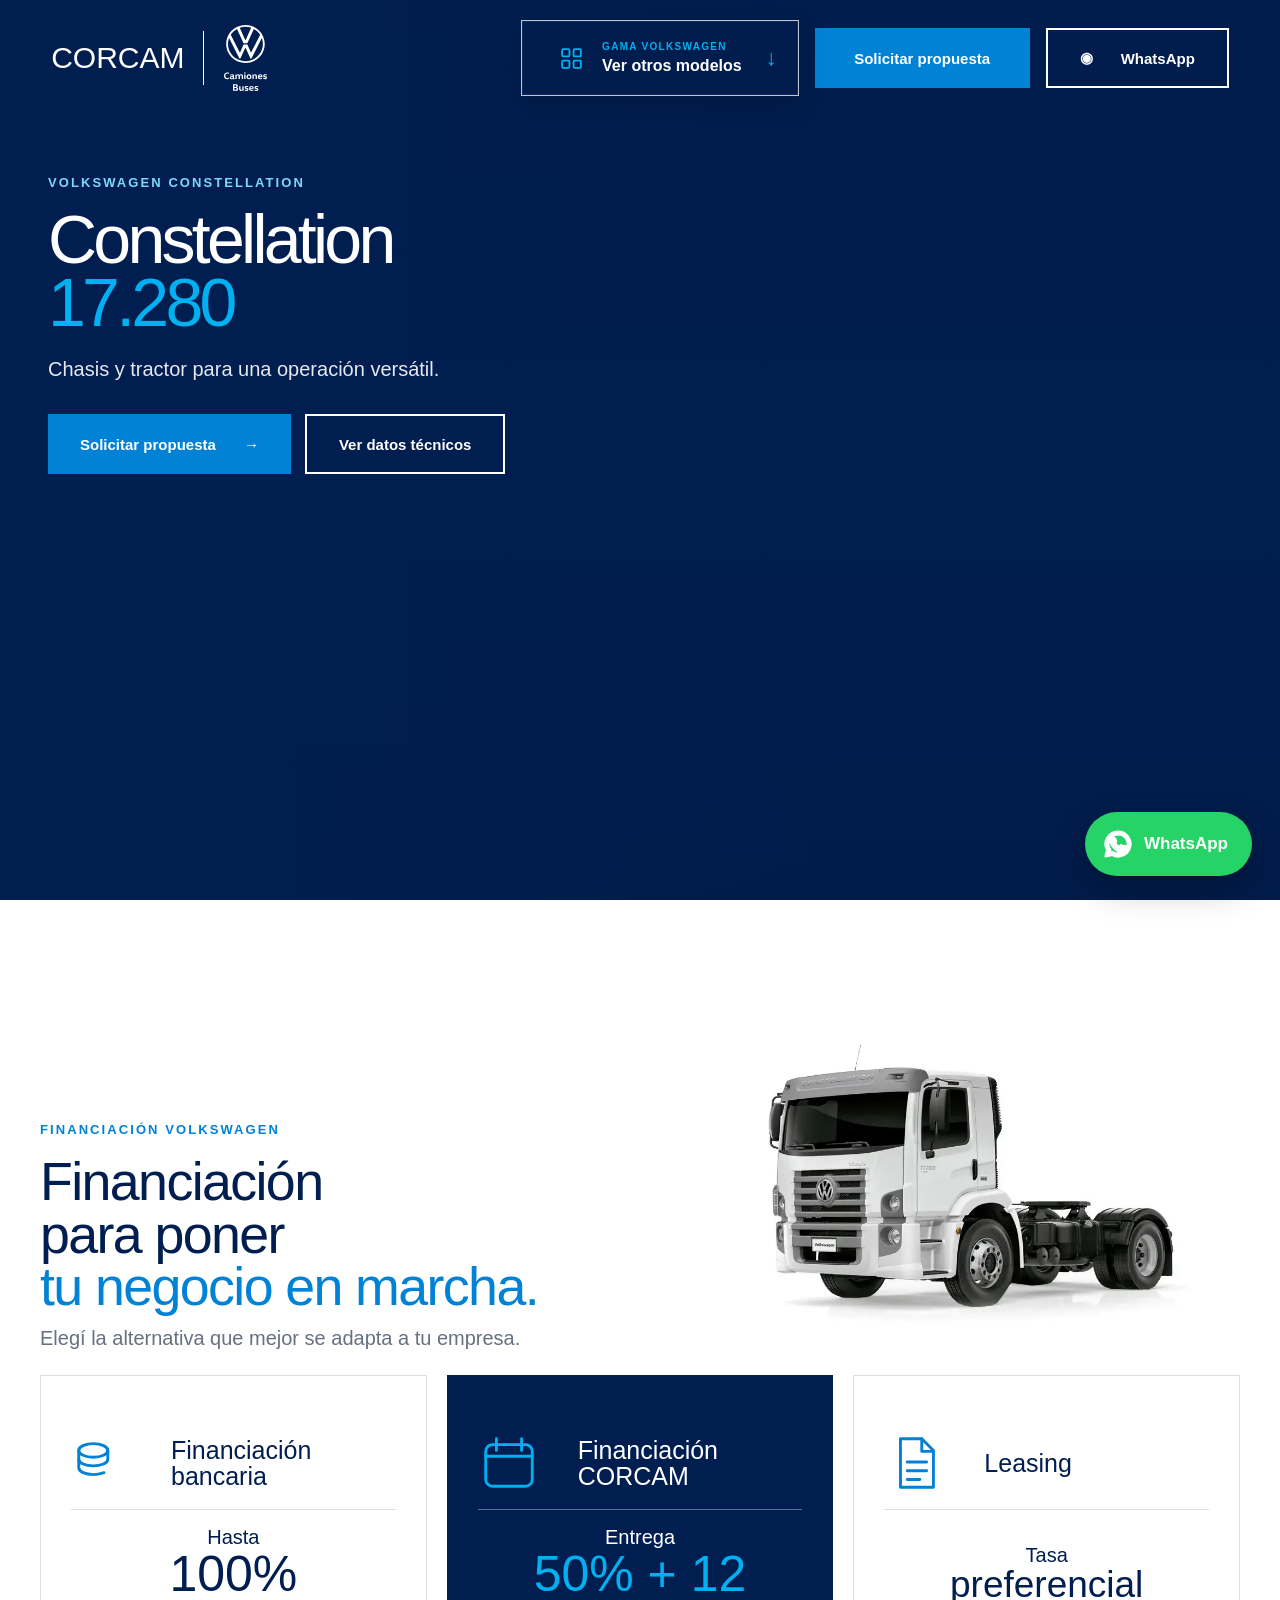
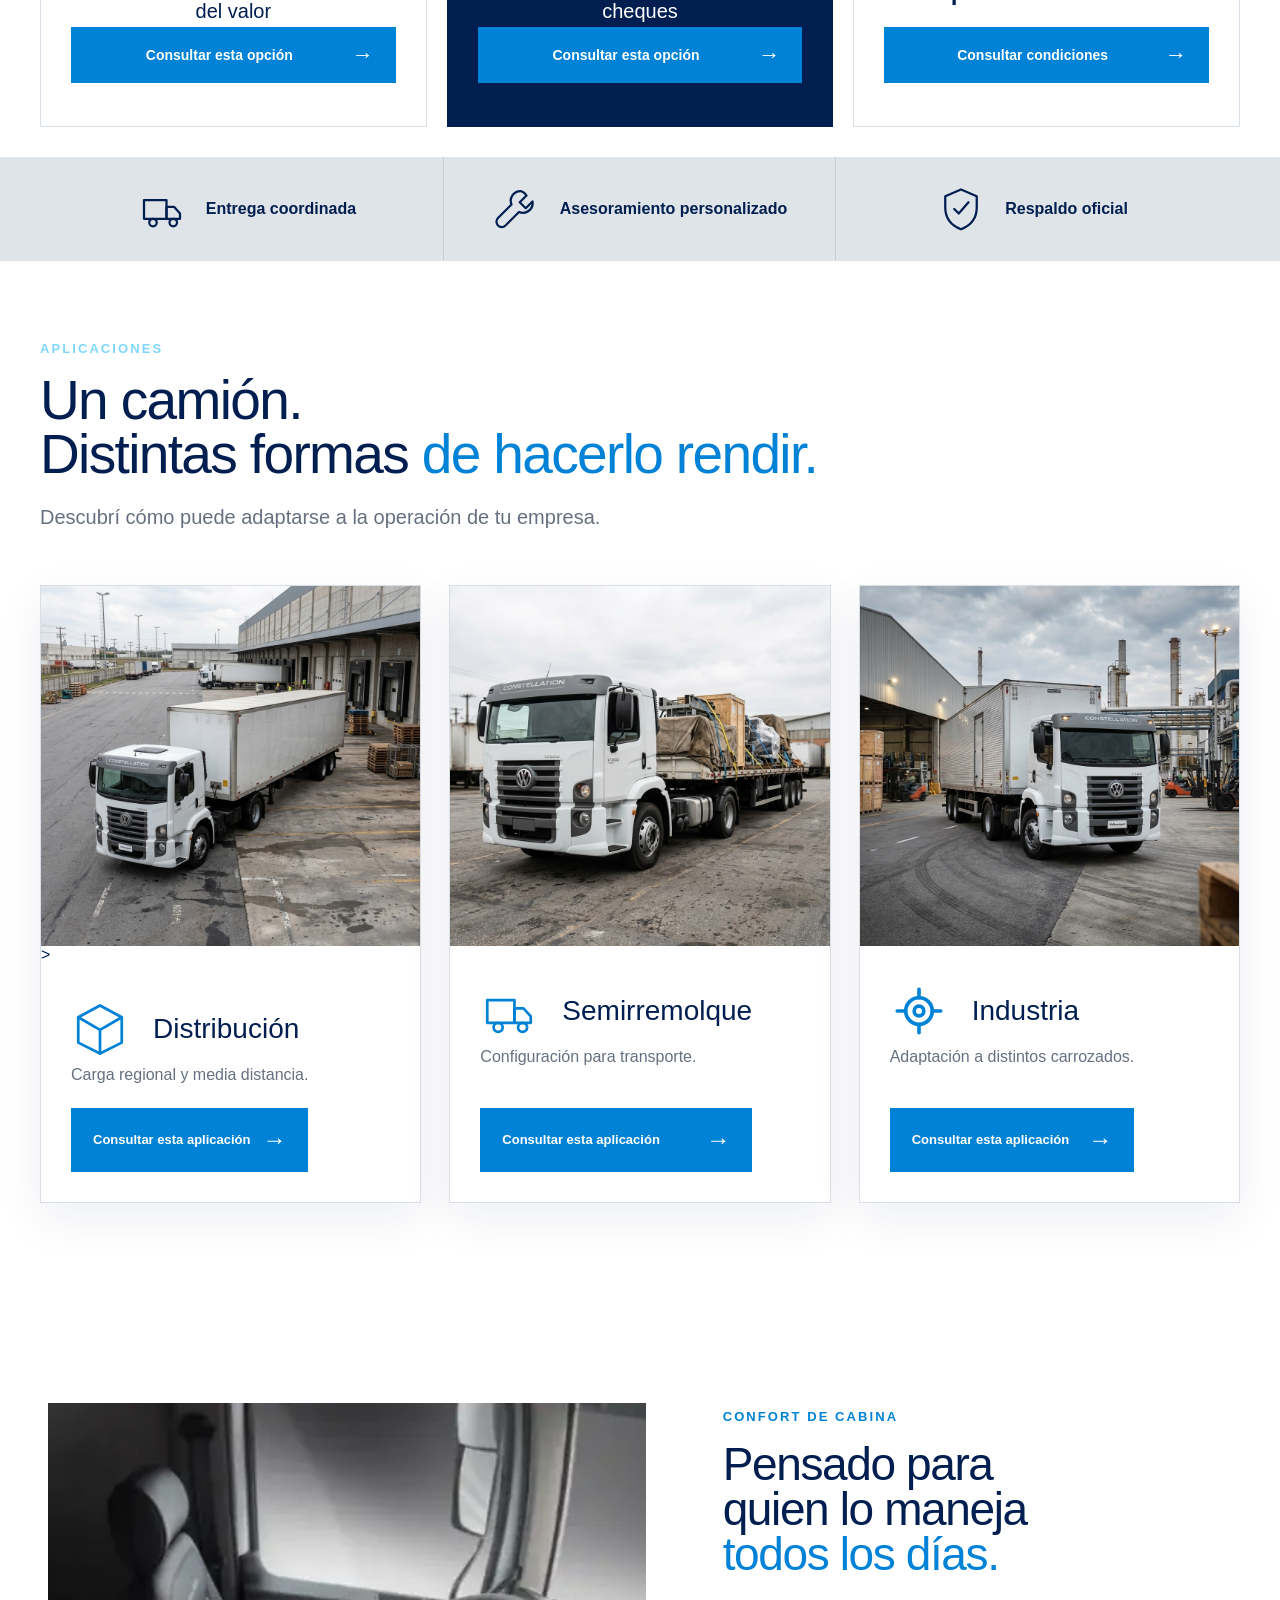
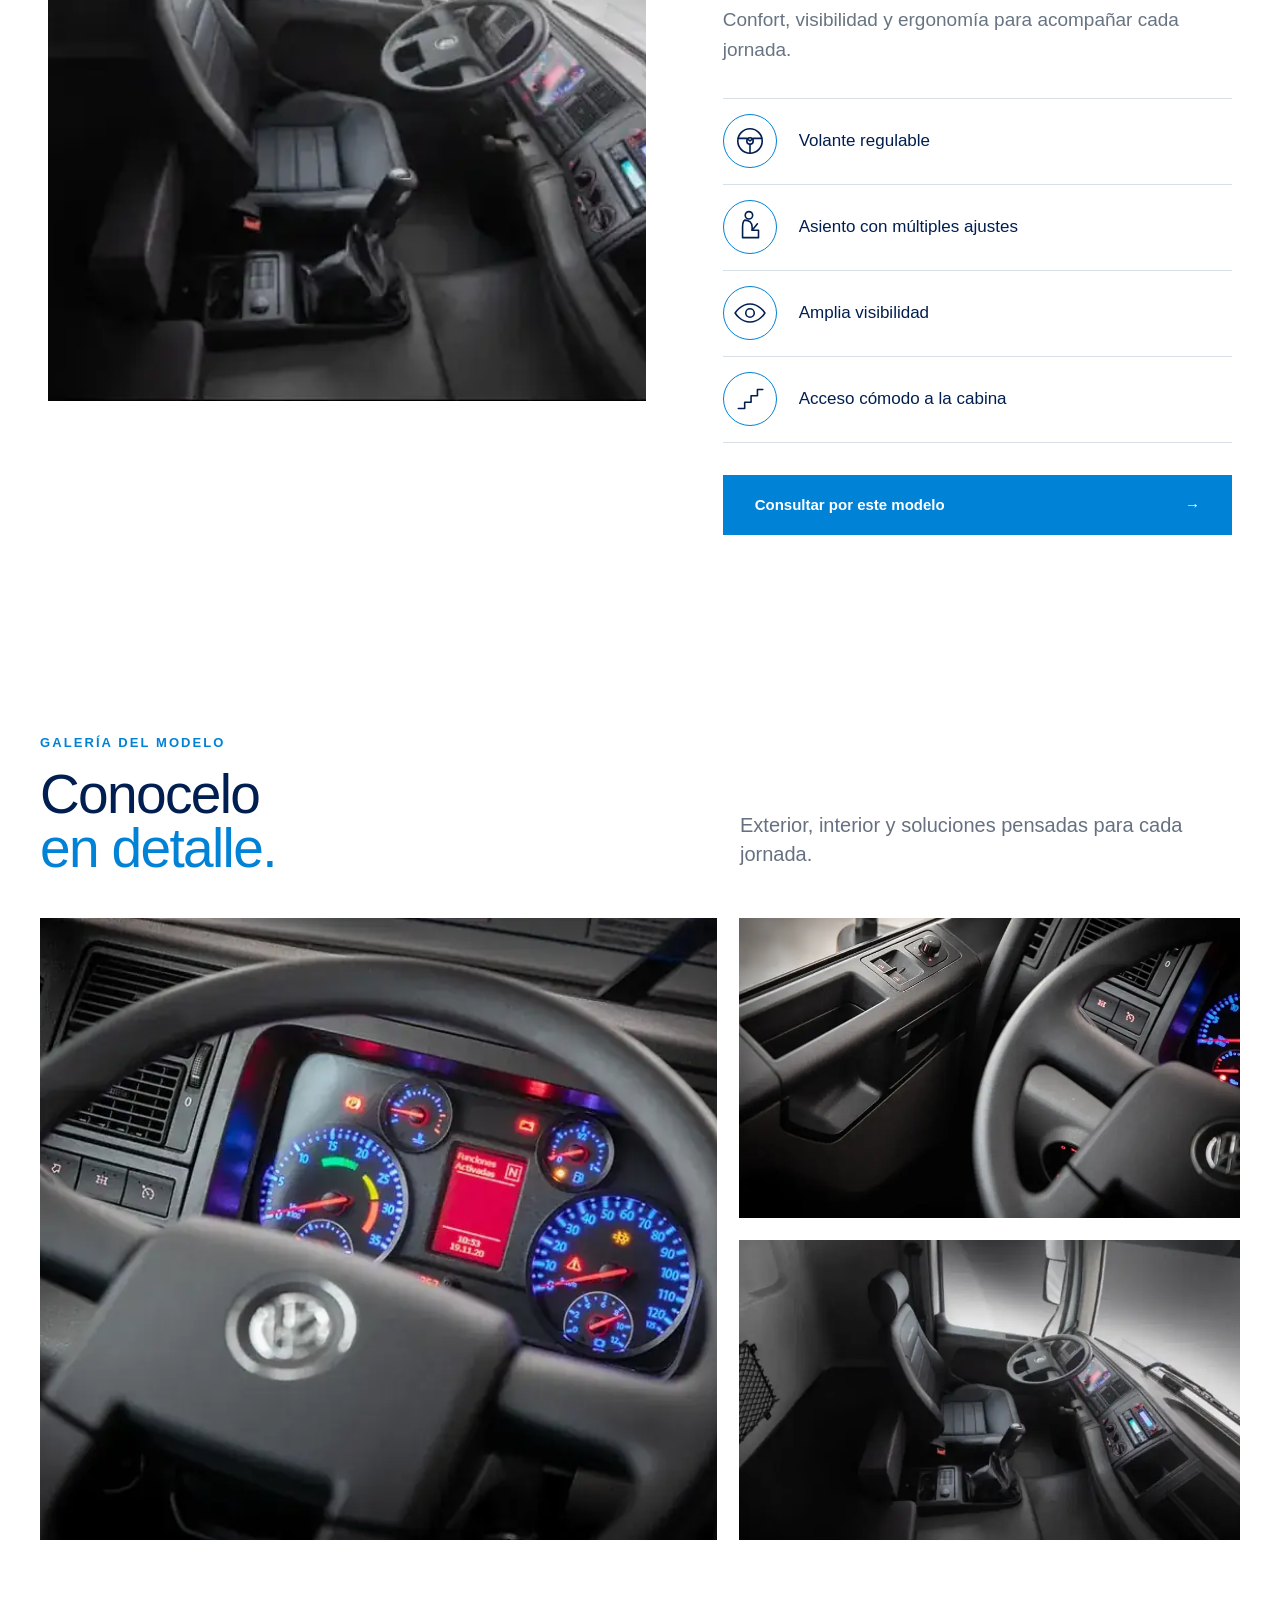
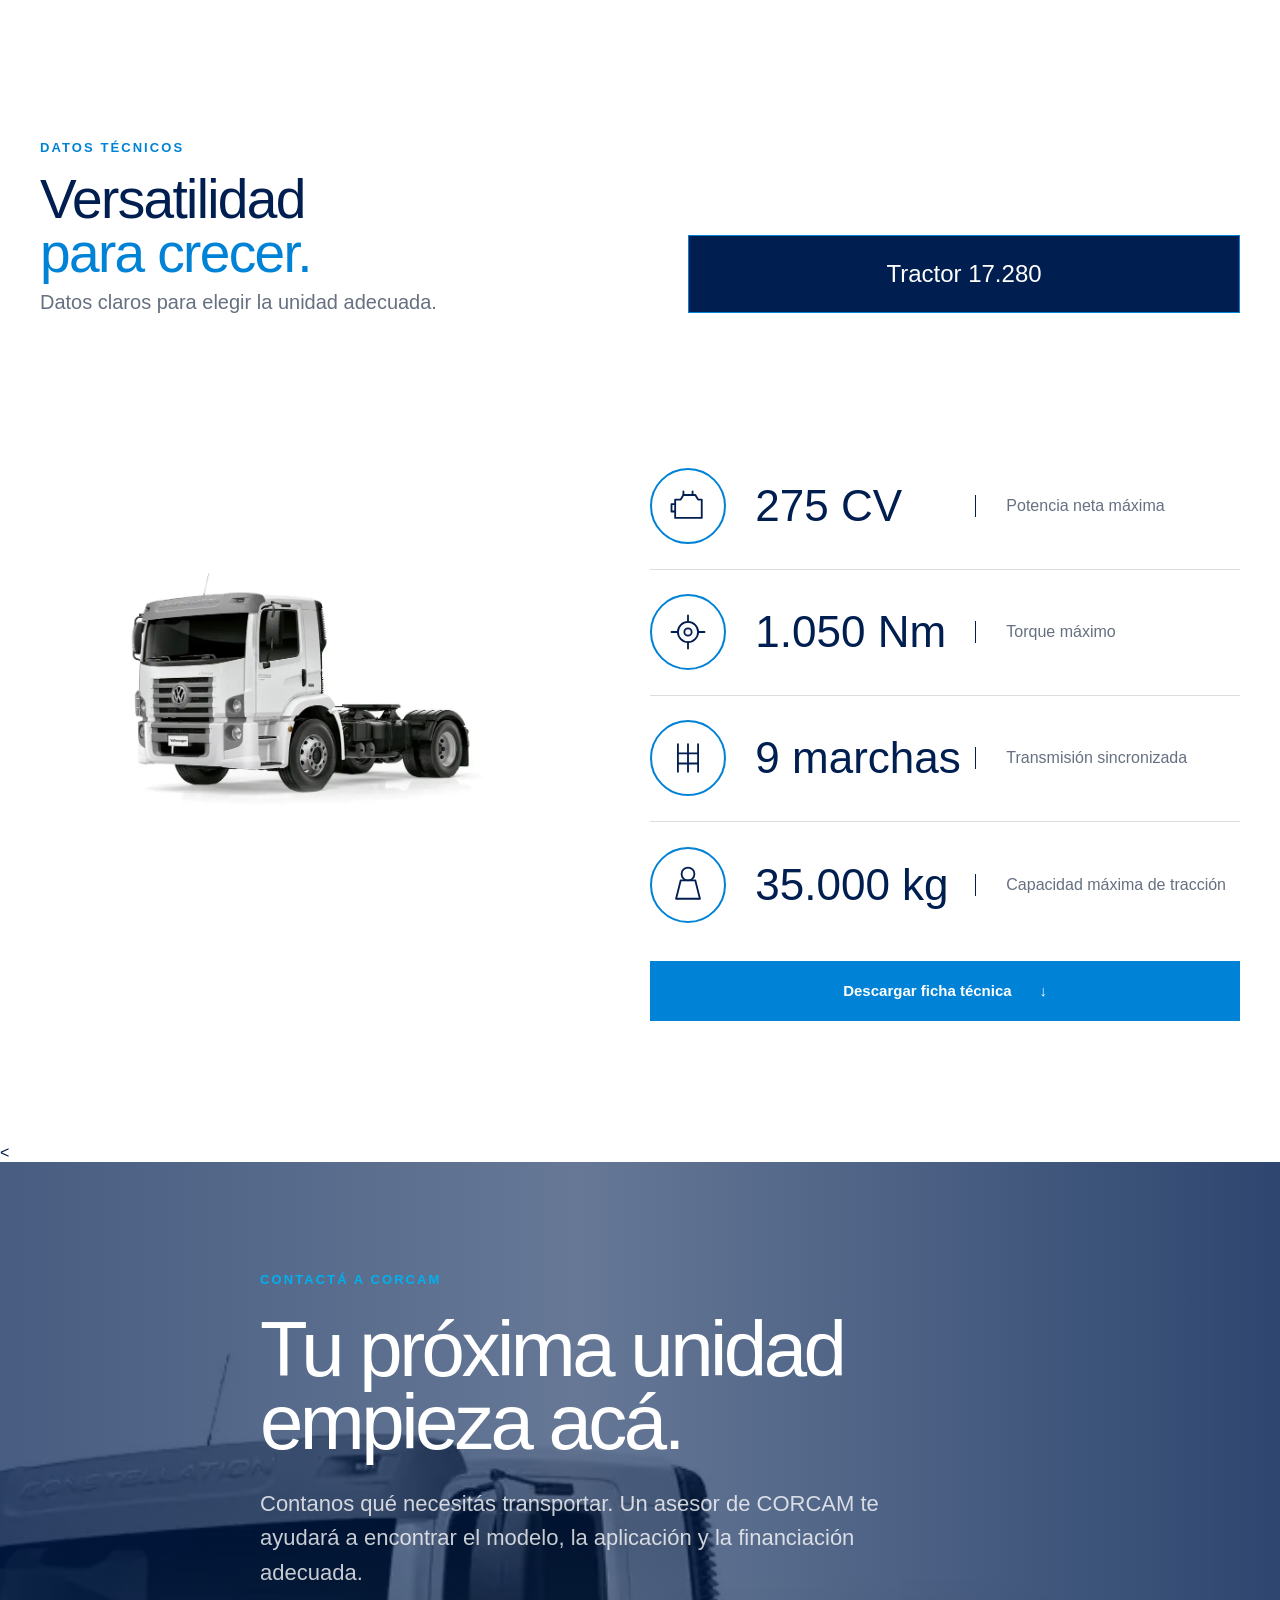
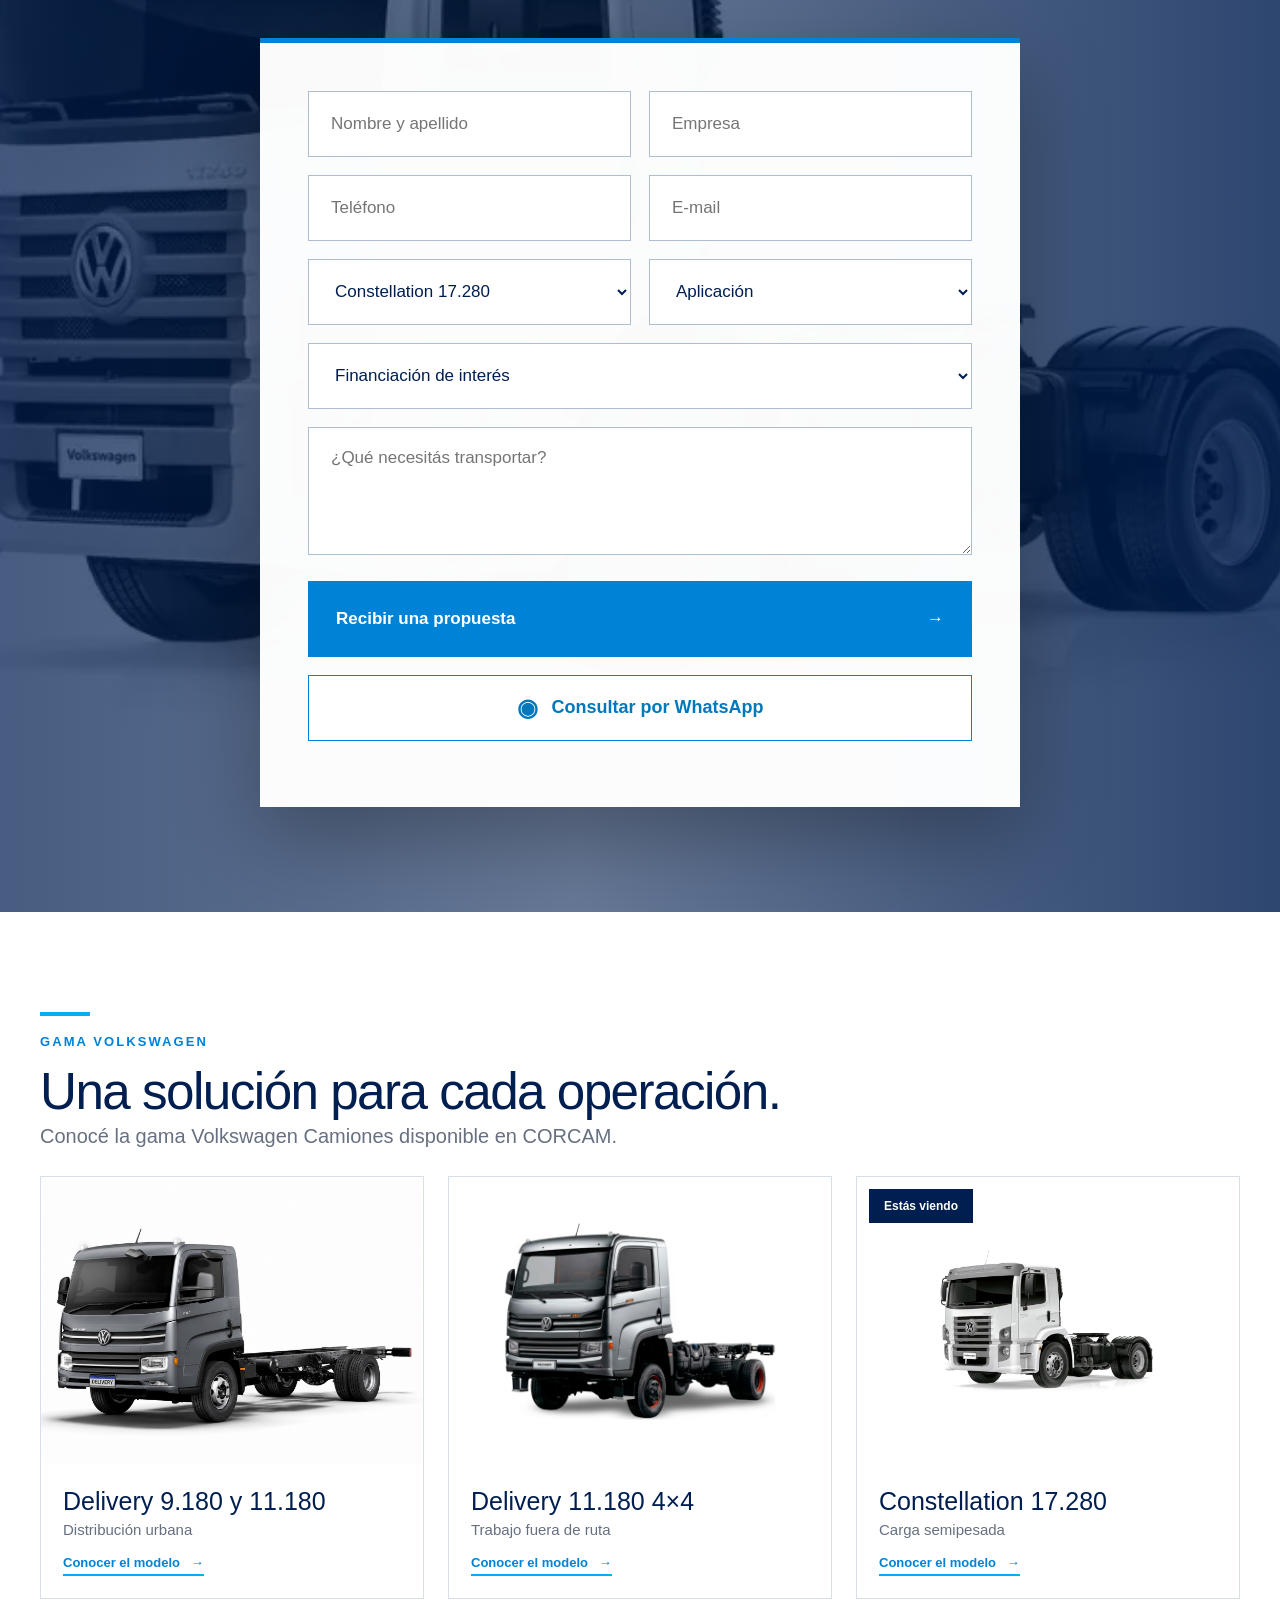
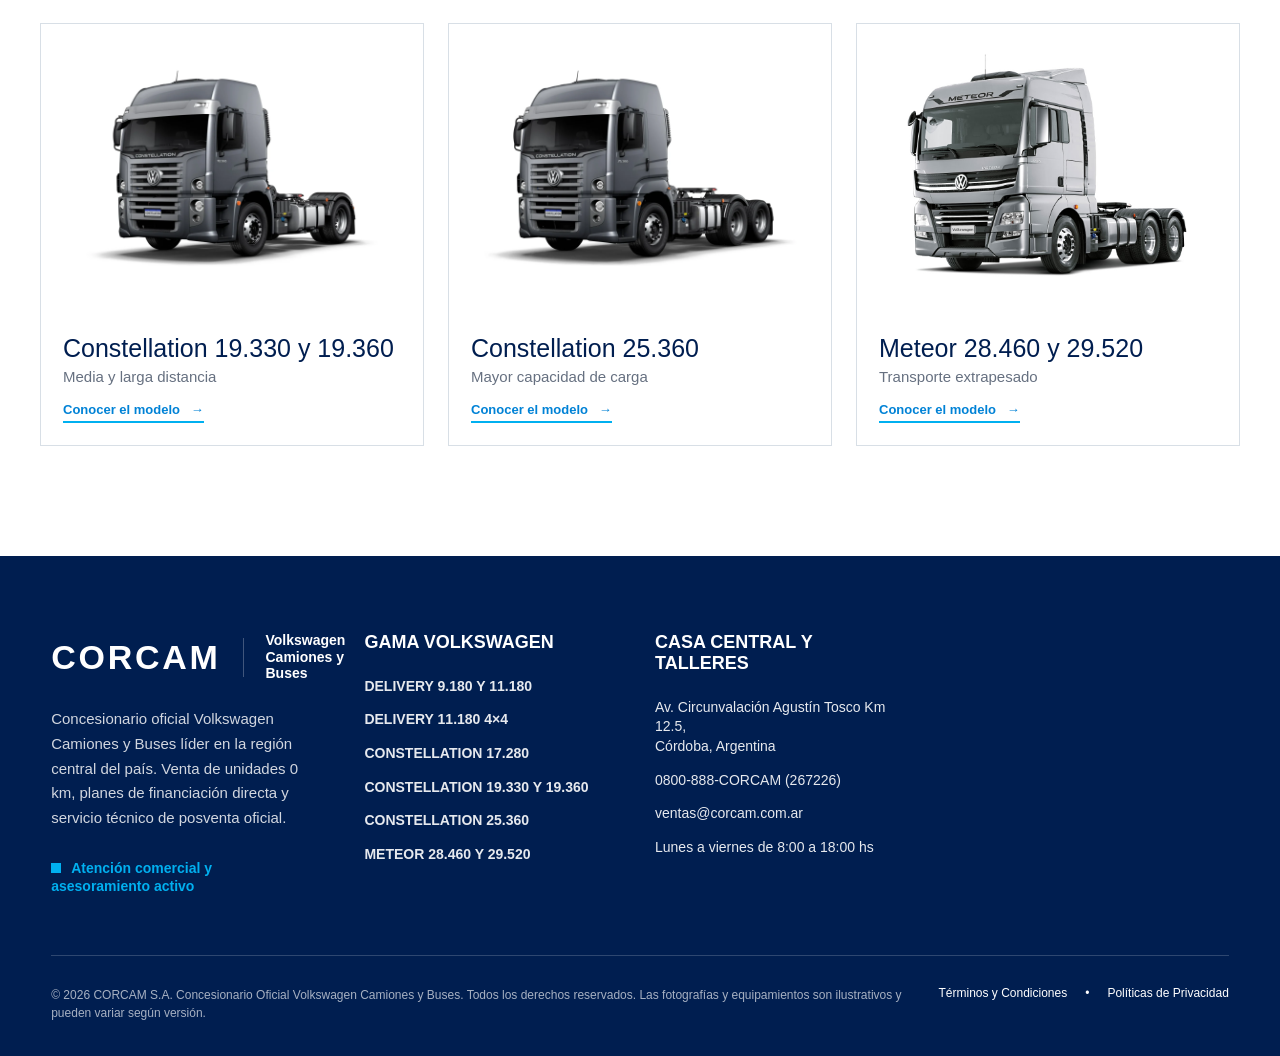
==== constellation-17280/index.html @ d04916b6 "Primer commit" ====
<!doctype html>
<html lang="es" data-model="constellation-17280" data-region="nacional">
<head>
  <meta charset="utf-8">
  <meta name="viewport" content="width=device-width,initial-scale=1">
  <meta name="description" content="Constellation 17.280 en CORCAM Volkswagen Camiones.">
  <title>Constellation 17.280 | CORCAM Volkswagen Camiones</title>
  <link rel="stylesheet" href="../assets/css/styles.css">
  <script>window.CORCAM_ANALYTICS={gtmId:"GTM-XXXXXXX"};</script>
  <script>window.CORCAM_PAGE={"model":"constellation-17280","region":"nacional","campaign":"","variants":[["Tractor 17.280",[["engine","275 CV","Potencia neta máxima"],["gear","1.050 Nm","Torque máximo"],["gearbox","9 marchas","Transmisión sincronizada"],["weight","35.000 kg","Capacidad máxima de tracción"]]]],"sheet":"../fichas/constellation-17280.pdf"};</script>
  <script src="../assets/js/analytics.js" defer></script>
  <script src="../assets/js/app.js" defer></script>
</head>
<body>
  <header class="topbar" id="inicio">
    <a class="brand" href="#inicio" aria-label="CORCAM Volkswagen Camiones y Buses"><strong>CORCAM</strong><i></i><img src="../assets/images/general/vw-logo-white.svg" alt="Volkswagen Camiones y Buses"></a>
     <nav><button
  class="model-trigger"
  type="button"
  aria-expanded="false"
  aria-controls="model-menu"
>
  <span class="model-trigger-icon" aria-hidden="true">
    <svg viewBox="0 0 24 24">
      <rect x="3" y="3" width="7" height="7" rx="1"></rect>
      <rect x="14" y="3" width="7" height="7" rx="1"></rect>
      <rect x="3" y="14" width="7" height="7" rx="1"></rect>
      <rect x="14" y="14" width="7" height="7" rx="1"></rect>
    </svg>
  </span>

  <span class="model-trigger-copy">
    <small>Gama Volkswagen</small>
    <strong>Ver otros modelos</strong>
  </span>

  <span class="model-trigger-arrow" aria-hidden="true">↓</span>
</button>

<a
  class="button button-primary"
  href="#contacto"
  data-track="cta_click"
  data-location="header"
>
  Solicitar propuesta
</a>

<a
  class="button button-outline whatsapp-link"
  href="#contacto"
  data-location="header"
>
  <span class="wa" aria-hidden="true">◉</span>
  WhatsApp
</a>

</nav>

<button
  class="mobile-trigger"
  type="button"
  aria-label="Abrir navegación"
  aria-expanded="false"
>
  ☰
</button>

<div class="model-menu" id="model-menu" hidden>
  <a href="../delivery-9180-11180/">
    Delivery 9.180 y 11.180
  </a>

  <a href="../delivery-11180-4x4/">
    Delivery 11.180 4×4
  </a>

  <a href="../constellation-17280/">
    Constellation 17.280
  </a>

  <a href="../constellation-19330-19360/">
    Constellation 19.330 y 19.360
  </a>

  <a href="../constellation-25360-6x2/">
    Constellation 25.360
  </a>

  <a href="../meteor-28460-29520/">
    Meteor 28.460 y 29.520
  </a>
</div>
  </header>
  <main>
   <section class="hero">

  <!--
    MOBILE: video 9:16
    DESKTOP: video 16:9
  -->
  <video
    class="hero-video"
    autoplay
    muted
    loop
    playsinline
    webkit-playsinline
    preload="metadata"
    poster="../assets/images/constellation-17280/hero.webp"
    aria-label="Volkswagen Constellation 17.280 en operación"
  >

    <!-- VIDEO MOBILE 9:16 -->
    <source
      media="(max-width: 768px)"
      src="../assets/videos/constellation-17280-hero-mobile.mp4"
      type="video/mp4"
    >

    <!-- VIDEO DESKTOP 16:9 -->
    <source
      src="../assets/videos/constellation-17280-hero.mp4"
      type="video/mp4"
    >

  </video>

  <div class="hero-shade"></div>

  <div class="section-shell hero-content">

    <div class="hero-copy">

      <p class="eyebrow eyebrow-light">
        Volkswagen Constellation
      </p>

      <h1>
        Constellation<br>
        <strong>17.280</strong>
      </h1>

      <p class="hero-description">
        Chasis y tractor para una operación versátil.
      </p>

      <div class="hero-actions">

        <a
          class="button button-primary"
          href="#contacto"
          data-track="cta_click"
          data-location="hero"
        >
          Solicitar propuesta
          <span>→</span>
        </a>

        <a
          class="button button-secondary"
          href="#modelo"
        >
          Ver datos técnicos
        </a>

      </div>

    </div>

  </div>

</section>

    <section class="finance-section" id="financiacion">
      <div class="section-shell finance-heading"><div><p class="eyebrow">Financiación Volkswagen</p><h2>Financiación<br>para poner<br><em>tu negocio en marcha.</em></h2><p>Elegí la alternativa que mejor se adapta a tu empresa.</p></div>
        <!-- IMAGEN 2 · FINANCIACIÓN -->
        <img src="../assets/images/constellation-17280/image-04.webp" alt="Constellation 17.280">
      </div>
      <div class="section-shell finance-grid"><button class="finance-card" data-finance="Financiación bancaria"><div class="card-head"><span class="line-icon" data-icon="coins"></span><h3>Financiación<br>bancaria</h3></div><hr><p>Hasta <strong>100%</strong><span>del valor</span></p><b>Consultar esta opción <i>→</i></b></button><button class="finance-card featured" data-finance="Financiación Corcam"><div class="card-head"><span class="line-icon" data-icon="calendar"></span><h3>Financiación<br>CORCAM</h3></div><hr><p>Entrega <strong>50% + 12</strong><span>cheques</span></p><b>Consultar esta opción <i>→</i></b></button><button class="finance-card" data-finance="Leasing"><div class="card-head"><span class="line-icon" data-icon="document"></span><h3>Leasing</h3></div><hr><p>Tasa <strong class="word">preferencial</strong></p><b>Consultar condiciones <i>→</i></b></button></div>
      <div class="trust-bar"><span><i data-icon="truck"></i>Entrega coordinada</span><span><i data-icon="tools"></i>Asesoramiento personalizado</span><span><i data-icon="shield"></i>Respaldo oficial</span></div>
    </section>

    <section class="applications-section" id="aplicaciones"><div class="section-shell"><p class="eyebrow eyebrow-light">Aplicaciones</p><h2>Un camión.<br>Distintas formas <em>de hacerlo rendir.</em></h2><p>Descubrí cómo puede adaptarse a la operación de tu empresa.</p><div class="application-grid">
          <button class="application-card" data-application="Distribución">
           <img
  src="../assets/images/constellation-17280/aplicacion-distribucion.webp"
  alt="Volkswagen Constellation 17.280 para distribución regional"
>
>
            <div><div class="app-head"><span class="app-icon" data-icon="box"></span><h3>Distribución</h3></div><p>Carga regional y media distancia.</p><b>Consultar esta aplicación <span>→</span></b></div>
          </button>
          <button class="application-card" data-application="Semirremolque">
            <img
  src="../assets/images/constellation-17280/aplicacion-refrigerado.webp"
  alt="Volkswagen Constellation 17.280 para transporte refrigerado"
>
            <div><div class="app-head"><span class="app-icon" data-icon="truck"></span><h3>Semirremolque</h3></div><p>Configuración para transporte.</p><b>Consultar esta aplicación <span>→</span></b></div>
          </button>
          <button class="application-card" data-application="Industria">
           <img
  src="../assets/images/constellation-17280/aplicacion-industria.webp"
  alt="Volkswagen Constellation 17.280 para aplicaciones industriales"
>
            <div><div class="app-head"><span class="app-icon" data-icon="gear"></span><h3>Industria</h3></div><p>Adaptación a distintos carrozados.</p><b>Consultar esta aplicación <span>→</span></b></div>
          </button>
      </div></div></section>

    <section class="cabin-section" id="cabina">

  <div class="cabin-image cabin-video-block">

    <video
      class="cabin-video"
      autoplay
      muted
      loop
      playsinline
      preload="metadata"
      poster="../assets/images/constellation-17280/image-01.webp"
      aria-label="Interior del Volkswagen Constellation 17.280"
    >
      <source
        src="../assets/videos/constellation-17280-cabina.mp4"
        type="video/mp4"
      >
    </video>

  </div>

  <div class="cabin-copy">

    <p class="eyebrow">
      Confort de cabina
    </p>

    <h2>
      Pensado para<br>
      quien lo maneja<br>
      <em>todos los días.</em>
    </h2>

    <p>
      Confort, visibilidad y ergonomía para acompañar cada jornada.
    </p>

    <ul>
      <li>
        <i data-icon="steering"></i>
        <span>Volante regulable</span>
      </li>

      <li>
        <i data-icon="seat"></i>
        <span>Asiento con múltiples ajustes</span>
      </li>

      <li>
        <i data-icon="eye"></i>
        <span>Amplia visibilidad</span>
      </li>

      <li>
        <i data-icon="steps"></i>
        <span>Acceso cómodo a la cabina</span>
      </li>
    </ul>

    <!-- IMAGEN 7 · DETALLE DE CABINA -->
    <img
      src="../assets/images/constellation-17280/image-03.webp"
      alt="Detalle de cabina del Constellation 17.280"
    >

    <a
      class="button button-primary"
      href="#contacto"
      data-track="cta_click"
      data-location="cabin"
    >
      Consultar por este modelo
      <span>→</span>
    </a>

  </div>

</section>

    <section class="gallery-section" id="galeria"><div class="section-shell"><p class="eyebrow">Galería del modelo</p><div class="gallery-heading"><h2>Conocelo<br><em>en detalle.</em></h2><p>Exterior, interior y soluciones pensadas para cada jornada.</p></div><div class="model-gallery">
          <figure class="gallery-item gallery-item-1"><img src="../assets/images/constellation-17280/image-02.webp" alt="Constellation 17.280: vista 1" loading="lazy"></figure>
          <figure class="gallery-item gallery-item-2"><img src="../assets/images/constellation-17280/image-03.webp" alt="Constellation 17.280: vista 2" loading="lazy"></figure>
          <figure class="gallery-item gallery-item-3"><img src="../assets/images/constellation-17280/image-01.webp" alt="Constellation 17.280: vista 3" loading="lazy"></figure>
      </div></div></section>

    <section class="technical-section" id="modelo"><div class="section-shell"><div class="technical-title"><p class="eyebrow">Datos técnicos</p><h2>Versatilidad<br><em>para crecer.</em></h2><p>Datos claros para elegir la unidad adecuada.</p></div><div class="technical-tabs" id="technical-tabs"></div><div class="technical-layout">
      <!-- IMAGEN 11 · DATOS TÉCNICOS -->
      <img src="../assets/images/constellation-17280/image-04.webp" alt="Constellation 17.280">
      <div><div class="technical-data" id="technical-data"></div><a class="button button-primary technical-download" id="technical-download" href="../fichas/constellation-17280.pdf" download>Descargar ficha técnica <span>↓</span></a><p class="pending-note" id="download-note"></p></div></div></div></section>
<<section
  class="contact-section"
  id="contacto"
  style="
    position: relative;
    overflow: hidden;
    background: #001e50;
  "
>

  <!-- IMAGEN DE FONDO -->
  <img
    src="../assets/images/constellation-17280/image-04.webp"
    alt=""
    aria-hidden="true"
    style="
      position: absolute;
      inset: 0;
      z-index: 0;
      display: block;
      width: 100%;
      height: 100%;
      max-width: none;
      object-fit: cover;
      object-position: center;
      opacity: 1;
      mix-blend-mode: normal;
      pointer-events: none;
    "
  >

  <!-- CAPA AZUL -->
  <div
    aria-hidden="true"
    style="
      position: absolute;
      inset: 0;
      z-index: 1;
      background: linear-gradient(
        90deg,
        rgba(0, 30, 80, 0.72) 0%,
        rgba(0, 30, 80, 0.60) 45%,
        rgba(0, 30, 80, 0.82) 100%
      );
      pointer-events: none;
    "
  ></div>

  <div
    class="section-shell contact-layout"
    style="position: relative; z-index: 2;"
  >

    <div class="contact-copy">

      <p class="eyebrow eyebrow-light">
        Contactá a CORCAM
      </p>

      <h2>
        Tu próxima unidad<br>
        <em>empieza acá.</em>
      </h2>

      <p>
        Contanos qué necesitás transportar. Un asesor de CORCAM te ayudará
        a encontrar el modelo, la aplicación y la financiación adecuada.
      </p>

    </div>

    <form class="lead-form" id="lead-form">

      <div class="field-row">

        <label>
          <span>Nombre y apellido</span>
          <input
            name="nombre"
            required
            autocomplete="name"
            placeholder="Nombre y apellido"
          >
        </label>

        <label>
          <span>Empresa</span>
          <input
            name="empresa"
            autocomplete="organization"
            placeholder="Empresa"
          >
        </label>

      </div>

      <div class="field-row">

        <label>
          <span>Teléfono</span>
          <input
            name="telefono"
            required
            autocomplete="tel"
            placeholder="Teléfono"
          >
        </label>

        <label>
          <span>E-mail</span>
          <input
            type="email"
            name="email"
            required
            autocomplete="email"
            placeholder="E-mail"
          >
        </label>

      </div>

      <div class="field-row">

        <label>
          <span>Modelo de interés</span>

          <select name="modelo" id="form-model">

            <option value="delivery-9180-11180">
              Delivery 9.180 y 11.180
            </option>

            <option value="delivery-11180-4x4">
              Delivery 11.180 4×4
            </option>

            <option
              value="constellation-17280"
              selected
            >
              Constellation 17.280
            </option>

            <option value="constellation-19330-19360">
              Constellation 19.330 y 19.360
            </option>

            <option value="constellation-25360-6x2">
              Constellation 25.360
            </option>

            <option value="meteor-28460-29520">
              Meteor 28.460 y 29.520
            </option>

          </select>
        </label>

        <label>
          <span>Aplicación</span>

          <select name="aplicacion" id="form-application">
            <option value="">Aplicación</option>
            <option value="Distribución">Distribución</option>
            <option value="Semirremolque">Semirremolque</option>
            <option value="Industria">Industria</option>
          </select>
        </label>

      </div>

      <label>
        <span>Financiación de interés</span>

        <select name="financiacion" id="form-finance">
          <option value="">Financiación de interés</option>
          <option value="Financiación bancaria">
            Financiación bancaria
          </option>
          <option value="Financiación CORCAM">
            Financiación CORCAM
          </option>
          <option value="Leasing">
            Leasing
          </option>
        </select>
      </label>

      <label>
        <span>¿Qué necesitás transportar?</span>

        <textarea
          name="mensaje"
          rows="4"
          placeholder="¿Qué necesitás transportar?"
        ></textarea>
      </label>

      <input
        type="hidden"
        name="region"
        id="form-region"
        value="nacional"
      >

      <input
        type="hidden"
        name="utm_source"
        id="utm-source"
      >

      <input
        type="hidden"
        name="utm_campaign"
        id="utm-campaign"
        value=""
      >

      <button
        class="button button-primary submit"
        type="submit"
      >
        Recibir una propuesta
        <span>→</span>
      </button>

      <a
        class="whatsapp-form whatsapp-link"
        href="#contacto"
        data-location="form"
      >
        <span>◉</span>
        Consultar por WhatsApp
      </a>

      <p
        class="form-status"
        id="form-status"
        role="status"
      ></p>

    </form>

  </div>

  <div
    class="contact-footer"
    style="position: relative; z-index: 2;"
  >
    <i></i>
    <strong>CORCAM</strong> · Volkswagen Camiones y Buses
    <i></i>
  </div>

</section>
    <section class="range-section" id="gama"><div class="section-shell"><div class="section-head"><span></span><p class="eyebrow">Gama Volkswagen</p><h2>Una solución para cada operación.</h2><p>Conocé la gama Volkswagen Camiones disponible en CORCAM.</p></div><div class="range-grid">
          <a class="range-card " href="../delivery-9180-11180/" data-track="model_navigation" data-model-target="delivery-9180-11180">
            <img src="../assets/images/general/range-1.webp" alt="Delivery 9.180 y 11.180">
            <div><small>01</small><h3>Delivery 9.180 y 11.180</h3><p>Distribución urbana</p><b>Conocer el modelo &nbsp; →</b></div>
          </a>
          <a class="range-card " href="../delivery-11180-4x4/" data-track="model_navigation" data-model-target="delivery-11180-4x4">
            <img src="../assets/images/general/range-2.webp" alt="Delivery 11.180 4×4">
            <div><small>02</small><h3>Delivery 11.180 4×4</h3><p>Trabajo fuera de ruta</p><b>Conocer el modelo &nbsp; →</b></div>
          </a>
          <a class="range-card current" href="../constellation-17280/" data-track="model_navigation" data-model-target="constellation-17280">
            <img src="../assets/images/general/range-3.webp" alt="Constellation 17.280">
            <div><small>03</small><h3>Constellation 17.280</h3><p>Carga semipesada</p><b>Conocer el modelo &nbsp; →</b></div>
          </a>
          <a class="range-card " href="../constellation-19330-19360/" data-track="model_navigation" data-model-target="constellation-19330-19360">
            <img src="../assets/images/general/range-4.webp" alt="Constellation 19.330 y 19.360">
            <div><small>04</small><h3>Constellation 19.330 y 19.360</h3><p>Media y larga distancia</p><b>Conocer el modelo &nbsp; →</b></div>
          </a>
          <a class="range-card " href="../constellation-25360-6x2/" data-track="model_navigation" data-model-target="constellation-25360-6x2">
            <img src="../assets/images/general/range-5.webp" alt="Constellation 25.360">
            <div><small>05</small><h3>Constellation 25.360</h3><p>Mayor capacidad de carga</p><b>Conocer el modelo &nbsp; →</b></div>
          </a>
          <a class="range-card " href="../meteor-28460-29520/" data-track="model_navigation" data-model-target="meteor-28460-29520">
            <img src="../assets/images/general/range-6.webp" alt="Meteor 28.460 y 29.520">
            <div><small>06</small><h3>Meteor 28.460 y 29.520</h3><p>Transporte extrapesado</p><b>Conocer el modelo &nbsp; →</b></div>
          </a>
      </div></div></section>

    
  </main>
  <a
  class="whatsapp-float whatsapp-link"
  href="#contacto"
  data-location="floating"
  aria-label="Consultar por WhatsApp"
>
  <svg viewBox="0 0 32 32" aria-hidden="true">
    <path d="M16 3a13 13 0 0 0-11.2 19.6L3 29l6.6-1.7A13 13 0 1 0 16 3Zm0 23.6a10.5 10.5 0 0 1-5.3-1.4l-.4-.2-3.9 1 1.1-3.8-.3-.4A10.6 10.6 0 1 1 16 26.6Zm5.8-7.9c-.3-.2-1.9-1-2.2-1.1-.3-.1-.5-.2-.7.2-.2.3-.8 1.1-1 1.3-.2.2-.4.2-.7.1-1.9-.9-3.2-1.7-4.5-3.9-.3-.6.3-.6.9-1.9.1-.2 0-.4 0-.6l-1-2.5c-.3-.7-.6-.6-.9-.6h-.8c-.3 0-.7.1-1 .5-.4.4-1.4 1.4-1.4 3.4s1.5 4 1.7 4.3c.2.3 2.9 4.5 7.1 6.3 2.6 1.1 3.6 1.2 4.9 1 1.5-.2 4-1.6 4.5-3.2.6-1.6.6-2.9.4-3.2-.2-.2-.5-.3-.8-.5Z"/>
  </svg>

  <span>WhatsApp</span>
</a>
<footer class="site-footer">
  <div class="site-footer__grid">

    <div class="site-footer__brand">
      <div class="site-footer__logo">
        <strong>CORCAM</strong>

        <span>
          Volkswagen<br>
          Camiones y Buses
        </span>
      </div>

      <p>
        Concesionario oficial Volkswagen Camiones y Buses líder en la región
        central del país. Venta de unidades 0 km, planes de financiación
        directa y servicio técnico de posventa oficial.
      </p>

      <b>Atención comercial y asesoramiento activo</b>
    </div>

    <div>
      <h2>Gama Volkswagen</h2>

      <nav class="site-footer__links">
        <a href="../delivery-9180-11180/">Delivery 9.180 y 11.180</a>
        <a href="../delivery-11180-4x4/">Delivery 11.180 4×4</a>
        <a href="../constellation-17280/">Constellation 17.280</a>
        <a href="../constellation-19330-19360/">
          Constellation 19.330 y 19.360
        </a>
        <a href="../constellation-25360-6x2/">Constellation 25.360</a>
        <a href="../meteor-28460-29520/">Meteor 28.460 y 29.520</a>
      </nav>
    </div>

   

    <div>
      <h2>Casa central y talleres</h2>

      <address class="site-footer__contact">
        <span>
          Av. Circunvalación Agustín Tosco Km 12.5,<br>
          Córdoba, Argentina
        </span>

        <a href="tel:0800888267226">
          0800-888-CORCAM (267226)
        </a>

        <a href="mailto:ventas@corcam.com.ar">
          ventas@corcam.com.ar
        </a>

        <span>Lunes a viernes de 8:00 a 18:00 hs</span>
      </address>
    </div>

  </div>

  <div class="site-footer__bottom">
    <p>
      © 2026 CORCAM S.A. Concesionario Oficial Volkswagen Camiones y Buses.
      Todos los derechos reservados. Las fotografías y equipamientos son
      ilustrativos y pueden variar según versión.
    </p>

    <nav>
      <a href="#">Términos y Condiciones</a>
      <span>•</span>
      <a href="#">Políticas de Privacidad</a>
    </nav>
  </div>
</footer>
</body>
</html>
---- assets/css/styles.css ----
/* =========================================================
   CORCAM · LANDINGS VOLKSWAGEN CAMIONES
   Stylesheet consolidado
   ========================================================= */

/* ---------- Fuentes ---------- */

@font-face {
  font-family: "VW Head";
  src:
    url("../fonts/VWHead-Regular.woff2") format("woff2"),
    url("../fonts/VWHead-Regular.otf") format("opentype");
  font-weight: 400;
  font-style: normal;
  font-display: swap;
}

/* =========================================================
   PORTADA · FORMULARIO COMERCIAL Y WHATSAPP FLOTANTE
   Estos estilos se aplican únicamente al index general.
   ========================================================= */

.home-landing .contact-section {
  padding-top: 110px;
  color: var(--white);
  background:
    radial-gradient(circle at 20% 70%, rgba(0, 149, 229, 0.2), transparent 38%),
    linear-gradient(135deg, #001e50 0%, #003b73 100%);
}

.home-landing .contact-copy .eyebrow,
.home-landing .contact-copy .eyebrow-light {
  color: #00b0f0;
}

.home-landing .contact-copy h2,
.home-landing .contact-copy h2 em {
  color: var(--white);
}

.home-landing .contact-copy > p:not(.eyebrow):not(.eyebrow-light) {
  color: rgba(255, 255, 255, 0.78);
}

.home-landing .contact-copy > img {
  filter: drop-shadow(0 28px 26px rgba(0, 0, 0, 0.25));
  mix-blend-mode: normal;
}

.home-landing .contact-benefits {
  margin: 28px 0 0;
  padding: 0;
  display: flex;
  flex-wrap: wrap;
  gap: 10px;
  list-style: none;
}

.home-landing .contact-benefits li {
  padding: 10px 14px;
  border: 1px solid rgba(255, 255, 255, 0.24);
  border-radius: 999px;
  color: var(--white);
  background: rgba(255, 255, 255, 0.08);
  font-size: 14px;
  font-weight: 700;
}

.home-landing .lead-form {
  border-top: 5px solid var(--vw-blue);
  box-shadow: 0 32px 80px rgba(0, 0, 0, 0.3);
}

.home-landing .lead-form .submit {
  min-height: 76px;
  font-size: 17px;
}

.home-landing .contact-footer {
  color: rgba(255, 255, 255, 0.7);
  border-color: rgba(255, 255, 255, 0.18);
}

.home-landing .whatsapp-float {
  position: fixed;
  right: 28px;
  bottom: 24px;
  z-index: 1000;
  min-height: 64px;
  padding: 0 24px 0 18px;
  display: inline-flex;
  align-items: center;
  gap: 11px;
  border-radius: 999px;
  color: #fff;
  background: #25d366;
  box-shadow: 0 14px 34px rgba(0, 0, 0, 0.24);
  font-size: 17px;
  font-weight: 700;
  text-decoration: none;
}

.home-landing .whatsapp-float svg {
  width: 30px;
  height: 30px;
  fill: currentColor;
}

@media (max-width: 700px) {
  .home-landing .contact-benefits {
    display: grid;
  }

  .home-landing .whatsapp-float {
    right: 16px;
    bottom: 16px;
    width: 58px;
    min-height: 58px;
    padding: 0;
    justify-content: center;
  }

  .home-landing .whatsapp-float span {
    display: none;
  }
}

@font-face {
  font-family: "VW Text";
  src: url("../fonts/vwtext-regular.woff2") format("woff2");
  font-weight: 400;
  font-style: normal;
  font-display: swap;
}

@font-face {
  font-family: "VW Text";
  src: url("../fonts/vwtext-bold.woff2") format("woff2");
  font-weight: 700;
  font-style: normal;
  font-display: swap;
}

/* ---------- Variables ---------- */

:root {
  --vw-navy: #001e50;
  --vw-navy-deep: #001432;
  --vw-blue: #0082d6;
  --vw-blue-dark: #006ba6;
  --vw-cyan: #00b0f0;
  --vw-grey: #dfe4e8;
  --vw-border: #d8dfe6;
  --vw-muted: #667080;
  --vw-soft: #f3f5f7;
  --white: #ffffff;
  --head: "VW Head", Arial, Helvetica, sans-serif;
  --text: "VW Text", Arial, Helvetica, sans-serif;
  --shell: min(1548px, calc(100% - 80px));
  --section-space: 100px;
}

/* ---------- Reset y base ---------- */

*,
*::before,
*::after {
  box-sizing: border-box;
}

html {
  width: 100%;
  scroll-behavior: smooth;
  overflow-x: clip;
}

body {
  width: 100%;
  min-width: 0;
  margin: 0;
  overflow-x: clip;
  color: var(--vw-navy);
  background: var(--white);
  font-family: var(--text);
}

main,
section,
header,
footer,
nav,
div,
form {
  min-width: 0;
}

img,
video,
svg {
  display: block;
  max-width: 100%;
}

img,
video {
  height: auto;
}

button,
input,
select,
textarea {
  max-width: 100%;
  font: inherit;
}

button,
a {
  touch-action: manipulation;
}

button {
  color: inherit;
}

a {
  color: inherit;
  text-decoration: none;
}

svg {
  fill: none;
  stroke: currentColor;
  stroke-width: 3;
  stroke-linecap: round;
  stroke-linejoin: round;
}

.section-shell {
  width: var(--shell);
  margin-inline: auto;
}

.eyebrow,
.overline {
  margin: 0 0 18px;
  color: var(--vw-blue);
  font-size: 13px;
  font-weight: 700;
  letter-spacing: 0.16em;
  text-transform: uppercase;
}

.eyebrow-light {
  color: #7fd8fb;
}

.hero h1,
.finance-heading h2,
.applications-section h2,
.cabin-copy h2,
.gallery-heading h2,
.technical-title h2,
.section-head h2,
.contact-copy h2 {
  margin: 0;
  font-family: var(--head);
  font-weight: 400;
  line-height: 0.98;
  letter-spacing: -0.03em;
}

.finance-heading h2 em,
.applications-section h2 em,
.cabin-copy h2 em,
.gallery-heading h2 em,
.technical-title h2 em,
.contact-copy h2 em {
  color: var(--vw-blue);
  font-style: normal;
}

/* ---------- Botones ---------- */

.button {
  min-height: 60px;
  padding: 0 32px;
  border: 0;
  border-radius: 0;
  display: inline-flex;
  align-items: center;
  justify-content: center;
  gap: 28px;
  font-size: 15px;
  font-weight: 700;
  cursor: pointer;
  transition:
    background-color 180ms ease,
    color 180ms ease,
    border-color 180ms ease;
}

.button-primary {
  color: var(--white);
  background: var(--vw-blue);
}

.button-primary:hover,
.button-primary:focus-visible {
  background: var(--vw-cyan);
}

.button-secondary,
.button-outline {
  color: var(--white);
  border: 2px solid var(--white);
  background: transparent;
}

.button-secondary:hover,
.button-outline:hover {
  color: var(--vw-navy);
  background: var(--white);
}

/* =========================================================
   CABECERA Y NAVEGACIÓN
   ========================================================= */

.topbar {
  position: absolute;
  z-index: 30;
  inset: 0 0 auto;
  height: 116px;
  padding-inline: max(4vw, calc((100vw - 1548px) / 2));
  display: flex;
  align-items: center;
  justify-content: space-between;
  color: var(--white);
}

.brand {
  height: 72px;
  display: flex;
  align-items: center;
  gap: 18px;
  color: var(--white);
}

.brand strong {
  font-family: var(--head);
  font-size: 30px;
  font-weight: 400;
}

.brand > i {
  width: 1px;
  height: 54px;
  background: currentColor;
}

.brand img {
  width: 48px;
  height: 66px;
  object-fit: contain;
}

.topbar nav {
  display: flex;
  align-items: center;
  gap: 16px;
}

.topbar .button-primary {
  min-width: 215px;
}

.model-trigger {
  padding: 18px;
  border: 0;
  color: var(--white);
  background: transparent;
  font-weight: 700;
  cursor: pointer;
}

.model-trigger span {
  margin-left: 10px;
  font-size: 22px;
}

.mobile-trigger {
  display: none;
  border: 0;
  color: var(--white);
  background: transparent;
  font-size: 28px;
}

.model-menu {
  position: absolute;
  top: 96px;
  right: max(4vw, calc((100vw - 1548px) / 2));
  width: min(520px, calc(100vw - 32px));
  padding: 8px;
  color: var(--vw-navy);
  background: var(--white);
  box-shadow: 0 22px 55px rgba(0, 30, 80, 0.24);
}

.model-menu[hidden] {
  display: none;
}

.model-menu a {
  display: block;
  padding: 15px;
  border-bottom: 1px solid var(--vw-border);
}

.model-menu a:hover,
.model-menu a.active {
  color: var(--white);
  background: var(--vw-blue);
}

/* =========================================================
   HERO
   Desktop: video · Mobile: imagen fija
   ========================================================= */

.hero {
  position: relative;
  width: 100%;
  min-height: 900px;
  overflow: hidden;
  color: var(--white);
  background: var(--vw-navy);
}

.hero-video,
.hero-mobile-image,
.hero-photo {
  position: absolute;
  inset: 0;
  z-index: 0;
  width: 100%;
  height: 100%;
  object-fit: cover;
  object-position: center;
}

.hero-mobile-image {
  display: none;
}

.hero-photo.product-cutout {
  left: auto;
  right: -2%;
  width: 68%;
  object-fit: contain;
  object-position: center right;
}

.hero-shade {
  position: absolute;
  inset: 0;
  z-index: 1;
  pointer-events: none;
  background: linear-gradient(
      90deg,
      rgba(0, 30, 80, 0.96) 0%,
      rgba(0, 30, 80, 0.86) 22%,
      rgba(0, 30, 80, 0.55) 38%,
      rgba(0, 30, 80, 0.15) 55%,
      rgba(0, 30, 80, 0) 72%
    ),
    linear-gradient(
      180deg,
      rgba(0, 20, 52, 0.12) 0%,
      rgba(0, 20, 52, 0) 55%,
      rgba(0, 20, 52, 0.22) 100%
    );
}

.hero-photo.product-cutout + .hero-shade {
  background: linear-gradient(
    90deg,
    rgba(0, 20, 50, 0.98) 0%,
    rgba(0, 30, 80, 0.9) 38%,
    rgba(0, 30, 80, 0.25) 66%,
    rgba(0, 30, 80, 0) 84%
  );
}

.hero-content {
  position: relative;
  z-index: 2;
  width: min(1680px, calc(100% - 96px));
  min-height: 900px;
  margin-inline: auto;
  padding: 175px 0 245px;
}

.hero-copy {
  width: min(620px, 48vw);
}

.hero-copy h1 {
  width: 100%;
  margin: 12px 0 22px;
  color: var(--white);
  font-size: clamp(68px, 5.3vw, 96px);
  line-height: 0.92;
  letter-spacing: -0.055em;
}

.hero-copy h1 strong {
  display: block;
  color: var(--vw-cyan);
  font-size: 0.9em;
  font-weight: 400;
  white-space: nowrap;
}

.hero-subtitle,
.hero-description {
  width: min(520px, 100%);
  margin: 0 0 30px;
  color: rgba(255, 255, 255, 0.9);
  font-size: 20px;
  line-height: 1.45;
}

.hero-actions {
  display: flex;
  flex-wrap: wrap;
  gap: 14px;
}

.hero-button {
  width: 385px;
  margin-top: 22px;
  justify-content: space-between;
}

/* Banda de financiación opcional del hero */

.hero-finance {
  position: absolute;
  bottom: 54px;
  left: 0;
  width: 720px;
  min-height: 132px;
  padding: 24px 30px;
  display: grid;
  grid-template-columns: 170px minmax(0, 1fr) 210px;
  align-items: center;
  gap: 30px;
  border: 1px solid var(--vw-cyan);
  color: var(--white);
  background: rgba(0, 35, 88, 0.88);
  box-shadow: 0 18px 45px rgba(0, 20, 52, 0.24);
  backdrop-filter: blur(10px);
}

.hero-finance-brand {
  display: flex;
  flex-direction: column;
}

.hero-finance-brand small,
.hero-finance-brand strong {
  color: var(--vw-cyan);
  font-size: 14px;
  font-weight: 700;
  line-height: 1.2;
  letter-spacing: 0.14em;
  text-transform: uppercase;
}

.hero-finance-offer {
  padding-left: 28px;
  border-left: 1px solid rgba(255, 255, 255, 0.25);
}

.hero-finance-offer > span {
  display: block;
  margin-bottom: 6px;
  font-size: 15px;
}

.hero-finance-offer > div {
  display: flex;
  align-items: baseline;
  gap: 8px;
  white-space: nowrap;
}

.hero-finance-offer strong {
  color: var(--vw-cyan);
  font-size: 38px;
  font-weight: 400;
  line-height: 1;
}

.hero-finance-offer i {
  color: var(--vw-cyan);
  font-size: 26px;
  font-style: normal;
}

.hero-finance-offer small {
  font-size: 16px;
}

.hero-finance > a {
  padding-left: 28px;
  border-left: 1px solid rgba(255, 255, 255, 0.25);
  display: flex;
  align-items: center;
  justify-content: space-between;
  gap: 18px;
  font-size: 16px;
  font-weight: 700;
  line-height: 1.2;
}

.hero-finance > a b {
  color: var(--vw-cyan);
  font-size: 24px;
  font-weight: 400;
  transition: transform 180ms ease;
}

.hero-finance > a:hover b {
  transform: translateY(4px);
}

/* Compatibilidad con el callout original */

.finance-callout {
  width: min(575px, 100%);
  min-height: 142px;
  padding: 23px 28px;
  display: flex;
  align-items: center;
  gap: 24px;
  border: 1px solid rgba(0, 176, 240, 0.9);
  color: var(--white);
  background: rgba(0, 30, 80, 0.74);
  backdrop-filter: blur(7px);
}

.finance-symbol {
  width: 98px;
  padding-right: 22px;
  border-right: 1px solid rgba(255, 255, 255, 0.55);
  color: var(--vw-cyan);
}

.finance-symbol svg {
  width: 68px;
  height: 68px;
}

.finance-callout > div {
  display: grid;
  gap: 5px;
}

.finance-callout small {
  font-size: 12px;
  font-weight: 700;
  letter-spacing: 0.16em;
  text-transform: uppercase;
}

.finance-callout strong {
  font-family: var(--head);
  font-size: 30px;
  font-weight: 400;
}

.finance-callout div span {
  font-size: 18px;
}

/* =========================================================
   FINANCIACIÓN
   ========================================================= */

.finance-section {
  padding: 90px 0 0;
  background: var(--white);
}

.finance-heading {
  min-height: 385px;
  display: grid;
  grid-template-columns: 1.2fr 1fr;
  align-items: end;
}

.finance-heading h2 {
  font-size: clamp(48px, 4.2vw, 72px);
}

.finance-heading p:last-child {
  margin: 14px 0 25px;
  color: var(--vw-muted);
  font-size: 20px;
}

.finance-heading > img {
  width: 100%;
  height: 385px;
  object-fit: contain;
  object-position: right bottom;
}

.finance-grid {
  display: grid;
  grid-template-columns: repeat(3, minmax(0, 1fr));
  gap: 20px;
}

.finance-card {
  min-width: 0;
  min-height: 352px;
  padding: 28px 30px 22px;
  border: 1px solid var(--vw-border);
  border-radius: 0;
  text-align: left;
  background: var(--white);
  cursor: pointer;
  transition:
    border-color 180ms ease,
    transform 180ms ease;
}

.finance-card:hover {
  border-color: var(--vw-blue);
  transform: translateY(-3px);
}

.finance-card.featured {
  color: var(--white);
  border-color: var(--vw-navy);
  background: var(--vw-navy);
}

.card-head {
  min-height: 76px;
  display: grid;
  grid-template-columns: 100px 1fr;
  align-items: center;
}

.line-icon {
  color: var(--vw-blue);
}

.featured .line-icon {
  color: var(--vw-cyan);
}

.line-icon svg {
  width: 62px;
  height: 62px;
}

.finance-card h3 {
  margin: 0;
  font-family: var(--head);
  font-size: 25px;
  font-weight: 400;
  line-height: 1.05;
}

.finance-card hr {
  margin: 8px 0 12px;
  border: 0;
  border-top: 1px solid var(--vw-border);
}

.finance-card.featured hr {
  border-color: rgba(255, 255, 255, 0.35);
}

.finance-card p {
  min-height: 105px;
  margin: 0;
  display: flex;
  flex-direction: column;
  align-items: center;
  justify-content: center;
  font-size: 20px;
  line-height: 1.05;
}

.finance-card p strong {
  color: var(--vw-navy);
  font-family: var(--head);
  font-size: 50px;
  font-weight: 400;
}

.finance-card.featured p strong {
  color: var(--vw-cyan);
}

.finance-card p strong.word {
  font-size: 37px;
}

.finance-card b {
  position: relative;
  min-height: 56px;
  padding: 14px 46px 14px 18px;
  display: flex;
  align-items: center;
  justify-content: center;
  color: var(--white);
  background: var(--vw-blue);
  font-size: 14px;
  text-align: center;
}

.finance-card b:hover {
  background: var(--vw-cyan);
}

.finance-card b i {
  position: absolute;
  right: 22px;
  font-size: 22px;
  font-style: normal;
}

.trust-bar {
  min-height: 104px;
  margin-top: 30px;
  padding-inline: max(4vw, calc((100vw - 1548px) / 2));
  display: grid;
  grid-template-columns: repeat(3, minmax(0, 1fr));
  background: var(--vw-grey);
}

.trust-bar span {
  display: flex;
  align-items: center;
  justify-content: center;
  gap: 20px;
  border-right: 1px solid #c6ced3;
  font-weight: 700;
}

.trust-bar span:last-child {
  border-right: 0;
}

.trust-bar i,
.cabin-copy li i {
  display: grid;
  place-items: center;
  font-style: normal;
}

.trust-bar svg {
  width: 48px;
  height: 48px;
  color: var(--vw-navy);
}

/* =========================================================
   APLICACIONES
   ========================================================= */

.applications-section {
  padding: 80px 0 100px;
  color: var(--vw-navy);
  background: var(--white);
}

.applications-section h2 {
  max-width: 1250px;
  margin-bottom: 24px;
  color: var(--vw-navy);
  font-size: clamp(48px, 4.3vw, 72px);
}

.applications-section > .section-shell > p:not(.eyebrow) {
  margin: 0 0 56px;
  color: var(--vw-muted);
  font-size: 20px;
}

.application-grid {
  display: grid;
  grid-template-columns: repeat(3, minmax(0, 1fr));
  gap: 28px;
}

.application-card {
  min-width: 0;
  padding: 0;
  overflow: hidden;
  display: flex;
  flex-direction: column;
  border: 1px solid #d9dfe7;
  border-radius: 0;
  color: var(--vw-navy);
  background: var(--white);
  text-align: left;
  cursor: pointer;
  box-shadow: 0 16px 45px rgba(0, 30, 80, 0.07);
  transition:
    transform 250ms ease,
    box-shadow 250ms ease,
    border-color 250ms ease;
}

.application-card:hover {
  transform: translateY(-6px);
  border-color: var(--vw-blue);
  box-shadow: 0 24px 60px rgba(0, 30, 80, 0.13);
}

.application-card > img {
  width: 100%;
  height: 360px;
  object-fit: cover;
  object-position: center;
}

.application-card > div {
  flex: 1;
  padding: 30px;
  display: flex;
  flex-direction: column;
}

.app-head {
  min-height: 70px;
  display: grid;
  grid-template-columns: 82px 1fr;
  align-items: center;
}

.app-icon {
  color: var(--vw-blue);
}

.app-icon svg {
  width: 58px;
  height: 58px;
}

.application-card h3 {
  margin: 0;
  font-family: var(--head);
  font-size: 28px;
  font-weight: 400;
}

.application-card p {
  margin: 2px 0 24px;
  color: var(--vw-muted);
  font-size: 16px;
}

.application-card b {
  width: 100%;
  margin-top: auto;
  padding: 18px 22px;
  display: flex;
  align-items: center;
  justify-content: space-between;
  color: var(--white);
  background: var(--vw-blue);
  font-size: 13px;
  text-align: center;
}

.application-card b:hover {
  background: var(--vw-blue-dark);
}

.application-card b span {
  font-size: 24px;
}

/* =========================================================
   CABINA
   ========================================================= */

.cabin-section {
  width: min(1480px, calc(100% - 96px));
  margin-inline: auto;
  padding: var(--section-space) 0;
  display: grid;
  grid-template-columns: minmax(0, 1.08fr) minmax(420px, 0.92fr);
  align-items: start;
  gap: clamp(64px, 6vw, 110px);
  background: var(--white);
}

.cabin-image {
  width: 100%;
  max-width: 800px;
  display: flex;
  flex-direction: column;
  gap: 20px;
}

.cabin-image .cabin-main-photo {
  width: 100%;
  aspect-ratio: 3 / 2;
  object-fit: cover;
  object-position: center;
}

.cabin-image .cabin-detail-photo {
  width: 100%;
  aspect-ratio: 16 / 6;
  object-fit: cover;
  object-position: center;
}

.cabin-copy {
  width: 100%;
  max-width: 540px;
  padding-top: 6px;
}

.cabin-copy h2 {
  max-width: 530px;
  font-size: clamp(46px, 3.4vw, 64px);
}

.cabin-copy > p:not(.eyebrow) {
  max-width: 500px;
  margin: 28px 0 34px;
  color: #687482;
  font-size: 19px;
  line-height: 1.55;
}

.cabin-copy ul {
  margin: 0;
  padding: 0;
  list-style: none;
  border-top: 1px solid var(--vw-border);
}

.cabin-copy li {
  min-height: 86px;
  display: grid;
  grid-template-columns: 76px 1fr;
  align-items: center;
  border-bottom: 1px solid var(--vw-border);
  font-size: 17px;
}

.cabin-copy li i {
  width: 54px;
  height: 54px;
  border: 1px solid var(--vw-blue);
  border-radius: 50%;
}

.cabin-copy li svg {
  width: 34px;
  height: 34px;
}

.cabin-copy > img {
  display: none;
}

.cabin-copy .button {
  width: 100%;
  margin-top: 32px;
  justify-content: space-between;
}

/* =========================================================
   GALERÍA
   ========================================================= */

.gallery-section {
  padding: var(--section-space) 0;
  background: var(--white);
}

.gallery-heading {
  margin-bottom: 42px;
  display: flex;
  align-items: end;
  justify-content: space-between;
  gap: 50px;
}

.gallery-heading h2 {
  font-size: clamp(50px, 4.3vw, 72px);
}

.gallery-heading p {
  max-width: 500px;
  margin: 0 0 7px;
  color: var(--vw-muted);
  font-size: 20px;
  line-height: 1.45;
}

.model-gallery {
  display: grid;
  grid-template-columns: 1.35fr 1fr;
  grid-template-rows: 300px 300px;
  gap: 22px;
}

.gallery-item {
  margin: 0;
  overflow: hidden;
  background: var(--vw-soft);
}

.gallery-item:first-child {
  grid-row: 1 / 3;
}

.gallery-item img {
  width: 100%;
  height: 100%;
  object-fit: cover;
  transition: transform 500ms ease;
}

.gallery-item:hover img {
  transform: scale(1.025);
}

/* =========================================================
   DATOS TÉCNICOS
   ========================================================= */

.technical-section {
  padding: var(--section-space) 0;
  background: var(--white);
}

.technical-section .section-shell {
  position: relative;
}

.technical-title h2 {
  font-size: clamp(50px, 4.3vw, 72px);
}

.technical-title > p:last-child {
  margin: 10px 0 0;
  color: var(--vw-muted);
  font-size: 20px;
}

.technical-tabs {
  position: absolute;
  top: 95px;
  right: 0;
  width: 46%;
  display: grid;
  grid-auto-flow: column;
  grid-auto-columns: 1fr;
}

.technical-tabs button {
  height: 78px;
  border: 1px solid var(--vw-blue);
  border-radius: 0;
  color: var(--vw-navy);
  background: var(--white);
  font-family: var(--head);
  font-size: 24px;
  cursor: pointer;
}

.technical-tabs button.active {
  color: var(--white);
  background: var(--vw-navy);
}

.technical-layout {
  margin-top: 20px;
  display: grid;
  grid-template-columns: minmax(0, 0.95fr) minmax(520px, 1.05fr);
  align-items: center;
  gap: clamp(50px, 6vw, 100px);
}

.technical-layout > img {
  width: 82%;
  max-width: 720px;
  max-height: 520px;
  margin: auto;
  object-fit: contain;
  object-position: center;
}

.technical-data {
  padding-top: 110px;
}

.technical-row {
  min-height: 126px;
  display: grid;
  grid-template-columns: 105px 220px 1fr;
  align-items: center;
  border-bottom: 1px solid #d9dee3;
}

.technical-row:last-child {
  border-bottom: 0;
}

.technical-row .spec-icon {
  width: 76px;
  height: 76px;
  display: grid;
  place-items: center;
  border: 2px solid var(--vw-blue);
  border-radius: 50%;
  color: var(--vw-navy);
  background: #ffffff;
}

.technical-row .spec-icon svg {
  width: 44px;
  height: 44px;
  fill: none;
  stroke: currentColor;
  stroke-width: 2;
  stroke-linecap: round;
  stroke-linejoin: round;
}

.technical-row strong {
  font-family: var(--head);
  font-size: 44px;
  font-weight: 400;
  line-height: 0.95;
}

.technical-row small {
  padding-left: 30px;
  border-left: 1px solid var(--vw-navy);
  color: var(--vw-muted);
  font-size: 16px;
  line-height: 1.35;
}

.technical-download {
  width: 100%;
  margin-top: 13px;
}

.pending-note {
  min-height: 15px;
  margin: 8px 0 0;
  color: #914040;
  font-size: 11px;
  text-align: center;
}

/* =========================================================
   GAMA
   ========================================================= */

.range-section {
  padding: 100px 0 110px;
  background: var(--white);
}

.section-head > span {
  display: block;
  width: 50px;
  height: 4px;
  margin-bottom: 18px;
  background: var(--vw-cyan);
}

.section-head h2 {
  font-size: clamp(44px, 4vw, 66px);
}

.section-head > p:last-child {
  margin: 8px 0 28px;
  color: var(--vw-muted);
  font-size: 20px;
}

.range-grid {
  display: grid;
  grid-template-columns: repeat(3, minmax(0, 1fr));
  gap: 24px;
}

.range-card {
  position: relative;
  min-width: 0;
  overflow: hidden;
  border: 1px solid var(--vw-border);
  background: var(--white);
  transition: border-color 180ms ease;
}

.range-card:hover {
  border-color: var(--vw-blue);
}

.range-card > img {
  width: 100%;
  height: 290px;
  object-fit: contain;
  object-position: center;
  background: var(--white);
}

.range-card:nth-child(3) > img {
  transform: scale(1.2);
  transform-origin: center;
}

.range-card > div {
  position: relative;
  z-index: 2;
  padding: 20px 22px 22px;
  background: var(--white);
}

.range-card small {
  display: none;
}

.range-card h3 {
  margin: 0 0 5px;
  font-family: var(--head);
  font-size: 25px;
  font-weight: 400;
}

.range-card p {
  margin: 0 0 15px;
  color: var(--vw-muted);
  font-size: 15px;
}

.range-card b {
  display: inline-block;
  padding-bottom: 4px;
  border-bottom: 2px solid var(--vw-cyan);
  color: var(--vw-blue);
  font-size: 13px;
}

.range-card.current::after {
  content: "Estás viendo";
  position: absolute;
  top: 12px;
  left: 12px;
  padding: 10px 15px;
  color: var(--white);
  background: var(--vw-navy);
  font-size: 12px;
  font-weight: 700;
}

/* =========================================================
   CONTACTO
   ========================================================= */

.contact-section {
  position: relative;
  overflow: hidden;
  padding: 105px 0;
  color: var(--white);

  background-color: #001e50;

  background-image:
    linear-gradient(
      90deg,
      rgba(0, 30, 80, 0.72) 0%,
      rgba(0, 30, 80, 0.64) 45%,
      rgba(0, 30, 80, 0.82) 100%
    ),
    url("../images/delivery-9180-11180/contacto.webp");

  background-repeat: no-repeat;
  background-position: center;
  background-size: cover;
}

.contact-layout {
  position: relative;
  z-index: 2;
  width: min(1740px, calc(100% - 108px));
  margin-inline: auto;
  padding-bottom: 0;
  display: grid;
  grid-template-columns:
    minmax(0, 1fr)
    minmax(520px, 0.86fr);
  align-items: center;
  gap: clamp(60px, 7vw, 120px);
}

.contact-copy {
  max-width: 780px;
  display: flex;
  flex-direction: column;
}

.contact-copy .eyebrow,
.contact-copy .eyebrow-light {
  margin-bottom: 26px;
  color: var(--vw-cyan);
}

.contact-copy h2 {
  max-width: 760px;
  margin: 0 0 28px;
  color: var(--white);
  font-size: clamp(60px, 5.2vw, 98px);
  line-height: 0.94;
  letter-spacing: -0.045em;
}

.contact-copy h2 em {
  color: var(--white);
  font-style: normal;
}

.contact-copy > p:not(.eyebrow):not(.eyebrow-light) {
  max-width: 690px;
  margin: 0;
  color: rgba(255, 255, 255, 0.82);
  font-size: 22px;
  line-height: 1.55;
}

/* Oculta la imagen rectangular anterior */
.contact-copy > img {
  display: none !important;
}

/* Beneficios comerciales */
.contact-benefits {
  margin: 34px 0 0;
  padding: 0;
  display: flex;
  flex-wrap: wrap;
  gap: 11px;
  list-style: none;
}

.contact-benefits li {
  padding: 11px 15px;
  border: 1px solid rgba(255, 255, 255, 0.3);
  border-radius: 999px;
  color: var(--white);
  background: rgba(0, 30, 80, 0.42);
  backdrop-filter: blur(7px);
  font-size: 14px;
  font-weight: 700;
}

.contact-benefits li::before {
  content: "✓";
  margin-right: 7px;
  color: var(--vw-cyan);
}

/* =========================================================
   FORMULARIO
   ========================================================= */

.lead-form {
  position: relative;
  padding: 48px;
  display: flex;
  flex-direction: column;
  gap: 18px;
  border: 0;
  border-top: 6px solid var(--vw-cyan);
  color: var(--vw-navy);
  background: rgba(255, 255, 255, 0.98);
  box-shadow:
    0 35px 90px rgba(0, 0, 0, 0.35),
    0 0 0 1px rgba(255, 255, 255, 0.15);
}

.lead-form .field-row,
.field-row {
  display: grid;
  grid-template-columns:
    repeat(2, minmax(0, 1fr));
  gap: 18px;
}

.lead-form label {
  display: block;
}

.lead-form label > span {
  position: absolute;
  width: 1px;
  height: 1px;
  overflow: hidden;
  clip: rect(0 0 0 0);
}

.lead-form input,
.lead-form select,
.lead-form textarea {
  width: 100%;
  border: 1px solid #aebed1;
  border-radius: 0;
  color: var(--vw-navy);
  background: var(--white);
  font-size: 17px;
  transition:
    border-color 180ms ease,
    box-shadow 180ms ease;
}

.lead-form input,
.lead-form select {
  height: 66px;
  padding: 0 22px;
}

.lead-form textarea {
  min-height: 128px;
  padding: 20px 22px;
  resize: vertical;
}

.lead-form input:focus,
.lead-form select:focus,
.lead-form textarea:focus {
  outline: none;
  border-color: var(--vw-blue);
  box-shadow:
    0 0 0 3px rgba(0, 139, 210, 0.12);
}

.lead-form .submit {
  width: 100%;
  min-height: 72px;
  margin-top: 4px;
  padding: 0 28px;
  justify-content: space-between;
  font-size: 17px;
}

.whatsapp-form {
  min-height: 66px;
  display: flex;
  align-items: center;
  justify-content: center;
  gap: 14px;
  border: 1px solid var(--vw-blue);
  color: #0078ba;
  background: var(--white);
  font-size: 18px;
  font-weight: 700;
  transition:
    background 180ms ease,
    color 180ms ease;
}

.whatsapp-form:hover {
  color: var(--white);
  background: var(--vw-blue);
}

.whatsapp-form span {
  font-size: 24px;
}

.form-status {
  margin: 0;
  color: #087e38;
  font-size: 12px;
}

/* Elimina el recuadro angosto anterior */
.contact-footer {
  display: none !important;
}

/* =========================================================
   CONTACTO RESPONSIVE
   ========================================================= */

@media (max-width: 1000px) {
  .contact-section {
    padding: 80px 0;

    background-image:
      linear-gradient(
        rgba(0, 30, 80, 0.78),
        rgba(0, 30, 80, 0.88)
      ),
      url("../images/delivery-9180-11180/contacto.webp");

    background-position: center;
    background-size: cover;
  }
}

  .contact-layout {
    width: min(100% - 40px, 760px);
    grid-template-columns: 1fr;
    gap: 48px;
  }

  .contact-copy {
    max-width: 100%;
  }

  .contact-copy h2 {
    font-size: clamp(52px, 10vw, 78px);
  }


@media (max-width: 700px) {
  .contact-section {
    padding: 65px 0;
    background-position: 58% center;
  }

  .contact-layout {
    width: calc(100% - 28px);
  }

  .contact-copy h2 {
    font-size: clamp(48px, 14vw, 64px);
  }

  .contact-copy > p:not(.eyebrow):not(.eyebrow-light) {
    font-size: 18px;
  }

  .contact-benefits {
    display: grid;
  }

  .contact-benefits li {
    width: fit-content;
  }

  .lead-form {
    padding: 30px 20px;
  }

  .lead-form .field-row,
  .field-row {
    grid-template-columns: 1fr;
  }
}

/* =========================================================
   ANALYTICS
   ========================================================= */

.analytics-toggle {
  position: fixed;
  z-index: 90;
  right: 18px;
  bottom: 18px;
  height: 46px;
  padding: 0 18px;
  border: 1px solid var(--vw-cyan);
  border-radius: 23px;
  color: var(--white);
  background: var(--vw-navy);
  box-shadow: 0 12px 35px rgba(0, 0, 0, 0.28);
  font-size: 12px;
  font-weight: 700;
  cursor: pointer;
}

.analytics-toggle span {
  margin-left: 7px;
  color: var(--vw-cyan);
}

.analytics-drawer {
  position: fixed;
  z-index: 100;
  top: 0;
  right: 0;
  width: min(430px, 100vw);
  height: 100vh;
  padding: 0 22px 24px;
  overflow: auto;
  color: #eaf4ff;
  background: var(--vw-navy-deep);
  box-shadow: -18px 0 55px rgba(0, 0, 0, 0.35);
  transform: translateX(105%);
  transition: transform 250ms ease;
}

.analytics-drawer.open {
  transform: translateX(0);
}

.analytics-drawer header {
  height: 88px;
  display: flex;
  align-items: center;
  justify-content: space-between;
  border-bottom: 1px solid #29425d;
}

.analytics-drawer header div {
  display: grid;
  gap: 4px;
}

.analytics-drawer header small {
  color: var(--vw-cyan);
  font-size: 10px;
  letter-spacing: 0.2em;
}

.analytics-drawer header strong {
  font-size: 19px;
}

.analytics-drawer header button {
  border: 0;
  color: var(--white);
  background: transparent;
  font-size: 30px;
  cursor: pointer;
}

.analytics-drawer section {
  padding: 20px 0;
  border-bottom: 1px solid #29425d;
}

.analytics-drawer label {
  display: grid;
  gap: 8px;
  color: #aebed0;
  font-size: 11px;
  text-transform: uppercase;
}

.analytics-drawer select {
  width: 100%;
  height: 48px;
  padding: 0 12px;
  border: 1px solid #4c6680;
  border-radius: 0;
  color: var(--white);
  background: #0a2847;
}

.analytics-go {
  width: 100%;
  height: 46px;
  margin-top: 10px;
  border: 0;
  color: var(--white);
  background: var(--vw-blue);
  font-size: 12px;
  font-weight: 700;
  cursor: pointer;
}

.analytics-meta {
  margin-top: 14px;
  display: grid;
  grid-template-columns: 1fr 1fr;
  gap: 8px;
}

.analytics-meta span {
  padding: 9px;
  color: #91a6ba;
  background: #092540;
  font-size: 10px;
}

.analytics-meta strong {
  display: block;
  margin-top: 4px;
  color: var(--white);
  font-size: 11px;
  word-break: break-word;
}

.analytics-stream-head {
  display: flex;
  align-items: center;
  justify-content: space-between;
}

.analytics-stream-head button {
  border: 0;
  color: var(--vw-cyan);
  background: transparent;
  font-size: 11px;
  cursor: pointer;
}

.analytics-stream {
  margin-top: 12px;
  display: grid;
  gap: 7px;
}

.analytics-event {
  width: 100%;
  padding: 10px;
  border: 1px solid #28445f;
  color: var(--white);
  background: #08223d;
  text-align: left;
  cursor: pointer;
}

.analytics-event strong {
  font-size: 12px;
}

.analytics-event span {
  float: right;
  color: var(--vw-cyan);
  font-size: 10px;
}

.analytics-event small {
  display: block;
  margin-top: 4px;
  color: #91a6ba;
}

.analytics-drawer pre {
  min-height: 150px;
  margin: 18px 0 0;
  padding: 14px;
  overflow: auto;
  color: #a9eaff;
  background: #00101f;
  font: 10px/1.45 monospace;
  white-space: pre-wrap;
  word-break: break-word;
}

/* =========================================================
   TABLET · hasta 1100 px
   ========================================================= */

@media (max-width: 1100px) {
  :root {
    --shell: calc(100% - 48px);
    --section-space: 88px;
  }

  .topbar {
    height: 82px;
    padding-inline: 24px;
  }

  .topbar nav {
    display: none;
  }

  .topbar.open nav {
    position: absolute;
    top: 82px;
    right: 0;
    left: 0;
    padding: 18px;
    display: flex;
    flex-direction: column;
    background: var(--vw-navy);
  }

  .mobile-trigger {
    display: block;
  }

  .brand {
    height: 58px;
  }

  .brand strong {
    font-size: 23px;
  }

  .brand > i {
    height: 42px;
  }

  .brand img {
    width: 38px;
    height: 50px;
  }

  .hero-content {
    width: calc(100% - 48px);
  }

  .hero-photo.product-cutout {
    right: -18%;
    width: 105%;
    opacity: 0.72;
  }

  .finance-heading {
    min-height: 0;
    padding-top: 20px;
    grid-template-columns: 1fr;
  }

  .finance-heading > img {
    height: 300px;
  }

  .finance-grid,
  .application-grid,
  .range-grid {
    grid-template-columns: repeat(2, minmax(0, 1fr));
  }

  .trust-bar {
    padding-inline: 0;
    grid-template-columns: 1fr;
  }

  .trust-bar span {
    min-height: 82px;
    border-right: 0;
    border-bottom: 1px solid #c7d0d6;
  }

  .trust-bar span:last-child {
    border-bottom: 0;
  }

  .cabin-section {
    width: min(760px, calc(100% - 48px));
    grid-template-columns: 1fr;
    gap: 58px;
  }

  .cabin-copy {
    max-width: 650px;
    padding-top: 0;
  }

  .gallery-heading {
    align-items: start;
    flex-direction: column;
    gap: 18px;
  }

  .model-gallery {
    grid-template-columns: 1fr 1fr;
    grid-template-rows: 420px 260px;
  }

  .gallery-item:first-child {
    grid-column: 1 / 3;
    grid-row: auto;
  }

  .technical-tabs {
    position: static;
    width: 100%;
    margin-top: 28px;
  }

  .technical-layout {
    grid-template-columns: 1fr;
    gap: 48px;
  }

  .technical-layout > img {
    width: 78%;
    max-height: 480px;
  }

  .technical-data {
    padding-top: 0;
  }

  .contact-layout {
    width: calc(100% - 68px);
    grid-template-columns: 1fr;
    gap: 54px;
  }

  .contact-copy {
    text-align: center;
  }

  .contact-copy h2,
  .contact-copy > p {
    margin-right: auto;
    margin-left: auto;
  }

  .contact-copy > img {
    height: 340px;
  }

  .lead-form {
    width: min(100%, 780px);
    margin-inline: auto;
  }
}

/* =========================================================
   MOBILE · hasta 700 px
   ========================================================= */

@media (max-width: 700px) {
  :root {
    --shell: calc(100% - 32px);
    --section-space: 70px;
  }

  html,
  body {
    overflow-x: clip;
  }

  .topbar {
    width: 100%;
    padding-inline: 16px;
  }

  .brand {
    gap: 10px;
  }

  .brand strong {
    font-size: 20px;
  }

  .brand > i {
    display: none;
  }

  .brand img {
    width: 34px;
    height: 44px;
  }

  .model-menu {
    right: 16px;
    left: 16px;
    width: auto;
  }

  /* Hero mobile limpio */

  .hero {
    min-height: 100svh;
  }

  .hero-video {
    display: none;
  }

  .hero-mobile-image {
    display: block;
    object-position: 60% center;
  }

  .hero-shade {
    background: linear-gradient(
        90deg,
        rgba(0, 30, 80, 0.94) 0%,
        rgba(0, 30, 80, 0.78) 55%,
        rgba(0, 30, 80, 0.3) 100%
      ),
      linear-gradient(
        180deg,
        rgba(0, 20, 52, 0.12) 0%,
        rgba(0, 20, 52, 0.05) 55%,
        rgba(0, 20, 52, 0.48) 100%
      );
  }

  .hero-content {
    width: calc(100% - 40px);
    min-height: 100svh;
    padding: 130px 0 64px;
    display: flex;
    align-items: flex-end;
  }

  .hero-copy {
    width: 100%;
    max-width: 100%;
  }

  .hero-copy h1 {
    margin: 10px 0 18px;
    font-size: clamp(52px, 16vw, 70px);
  }

  .hero-copy h1 strong {
    font-size: 0.72em;
    white-space: nowrap;
  }

  .hero-subtitle,
  .hero-description {
    width: 90%;
    margin-bottom: 26px;
    font-size: 17px;
  }

  .hero-actions {
    display: block;
  }

  .hero-actions .button-primary,
  .hero-button {
    width: min(100%, 250px);
    margin-top: 0;
  }

  .hero-actions .button-secondary,
  .hero-finance,
  .finance-callout {
    display: none;
  }

  /* Títulos */

  .finance-heading h2,
  .applications-section h2,
  .cabin-copy h2,
  .gallery-heading h2,
  .technical-title h2,
  .section-head h2,
  .contact-copy h2 {
    font-size: clamp(40px, 12vw, 52px);
  }

  /* Financiación */

  .finance-section {
    padding-top: 64px;
  }

  .finance-heading > img {
    width: 100%;
    height: 230px;
    object-position: center;
  }

  .finance-grid,
  .application-grid,
  .range-grid {
    grid-template-columns: 1fr;
  }

  .finance-card {
    width: 100%;
    padding: 24px 20px 20px;
  }

  .card-head {
    grid-template-columns: 76px 1fr;
  }

  .line-icon svg {
    width: 50px;
    height: 50px;
  }

  /* Aplicaciones */

  .applications-section {
    padding: 64px 0 72px;
  }

  .applications-section > .section-shell > p:not(.eyebrow) {
    margin-bottom: 34px;
    font-size: 17px;
  }

  .application-grid {
    gap: 24px;
  }

  .application-card > img {
  display: block;
  width: 100%;
  height: auto;
  aspect-ratio: 4 / 3;
  object-fit: contain;
  object-position: center;
}

.application-card > div {
  position: relative;
  z-index: 2;
  padding: 32px 20px 22px;
  overflow: visible;
  background: #ffffff;
}

.application-card .app-head {
  min-height: 0;
  margin-bottom: 12px;
  grid-template-columns: 64px minmax(0, 1fr);
  gap: 14px;
}

.application-card h3 {
  margin: 0;
  padding: 0;
  overflow: visible;
  font-size: 24px;
  line-height: 1.25;
}

  /* Cabina */

  .cabin-section {
    width: calc(100% - 32px);
    gap: 42px;
  }

  .cabin-image {
    gap: 12px;
  }

  .cabin-image .cabin-main-photo {
    aspect-ratio: 4 / 3;
  }

  .cabin-image .cabin-detail-photo {
    aspect-ratio: 16 / 7;
  }

  .cabin-copy > p:not(.eyebrow) {
    margin: 22px 0 28px;
    font-size: 17px;
  }

  .cabin-copy li {
    min-height: 78px;
    grid-template-columns: 68px 1fr;
  }

  .cabin-copy li i {
    width: 50px;
    height: 50px;
  }

  /* Galería */

  .gallery-heading p {
    font-size: 17px;
  }

  .model-gallery {
    grid-template-columns: 1fr;
    grid-template-rows: none;
    gap: 14px;
  }

  .gallery-item,
  .gallery-item:first-child {
    grid-column: auto;
    grid-row: auto;
    height: auto;
    aspect-ratio: 4 / 3;
  }

  .gallery-item img {
    width: 100%;
    height: 100%;
    object-fit: cover;
  }

  /* Datos técnicos */

  .technical-section .section-shell {
    width: calc(100% - 32px);
  }

  .technical-title > p:last-child {
    font-size: 17px;
  }

  .technical-tabs {
    grid-auto-flow: row;
    grid-template-columns: repeat(2, minmax(0, 1fr));
  }

  .technical-tabs button {
    height: 60px;
    font-size: 16px;
  }

  .technical-layout {
    gap: 30px;
  }

  .technical-layout > img {
    width: 100%;
    height: auto;
    max-height: 300px;
  }

  .technical-row {
    min-height: 110px;
    grid-template-columns: 72px minmax(0, 1fr);
  }

  .technical-row .spec-icon {
    width: 58px;
    height: 58px;
  }

  .technical-row svg {
    width: 37px;
    height: 37px;
  }

  .technical-row strong {
    font-size: 32px;
  }

  .technical-row small {
    grid-column: 2;
    padding: 5px 0 16px;
    border-left: 0;
  }

  /* Gama */

  .range-section {
    padding: 70px 0 78px;
  }

  .section-head > p:last-child {
    font-size: 17px;
  }

  .range-card > img {
    height: auto;
    aspect-ratio: 8 / 5;
    object-fit: contain;
  }

  /* Contacto */

  .contact-section {
    padding-top: 72px;
  }

  .contact-layout {
    width: calc(100% - 40px);
    padding-bottom: 72px;
    gap: 42px;
  }

  .contact-copy h2 {
    font-size: clamp(46px, 14vw, 64px);
  }

  .contact-copy > p:not(.eyebrow):not(.eyebrow-light) {
    font-size: 18px;
  }

  .contact-copy > img {
    width: 100%;
    height: auto;
    max-height: 250px;
    margin-top: 24px;
  }

  .lead-form {
    width: 100%;
    padding: 24px 20px;
    gap: 14px;
  }

  .lead-form .field-row,
  .field-row {
    grid-template-columns: 1fr;
    gap: 14px;
  }

  .lead-form input,
  .lead-form select {
    height: 60px;
  }

  .contact-footer {
    font-size: 11px;
    text-align: center;
  }

  .contact-footer i {
    width: 30px;
    margin-inline: 8px;
  }

  .analytics-toggle {
    right: 10px;
    bottom: 10px;
  }
}

/* ---------- Accesibilidad: movimiento reducido ---------- */

@media (prefers-reduced-motion: reduce) {
  html {
    scroll-behavior: auto;
  }

  *,
  *::before,
  *::after {
    animation-duration: 0.01ms !important;
    animation-iteration-count: 1 !important;
    transition-duration: 0.01ms !important;
  }
}

/* =========================================================
   FORMULARIO COMERCIAL
   ========================================================= */

.contact-section {
  padding-top: 110px;
  color: #ffffff;
  background:
    radial-gradient(
      circle at 20% 70%,
      rgba(0, 176, 240, 0.2),
      transparent 38%
    ),
    linear-gradient(
      135deg,
      #001e50 0%,
      #003b73 100%
    );
}

.contact-copy .eyebrow,
.contact-copy .eyebrow-light {
  color: #00b0f0;
}

.contact-copy h2,
.contact-copy h2 em {
  color: #ffffff;
}

.contact-copy > p:not(.eyebrow):not(.eyebrow-light) {
  color: rgba(255, 255, 255, 0.78);
}

.contact-copy > img {
  mix-blend-mode: normal;
  filter: drop-shadow(0 28px 26px rgba(0, 0, 0, 0.25));
}

.contact-benefits {
  margin: 28px 0 0;
  padding: 0;
  display: flex;
  flex-wrap: wrap;
  gap: 10px;
  list-style: none;
}

.contact-benefits li {
  padding: 10px 14px;
  border: 1px solid rgba(255, 255, 255, 0.25);
  border-radius: 999px;
  color: #ffffff;
  background: rgba(255, 255, 255, 0.08);
  font-size: 14px;
  font-weight: 700;
}

.lead-form {
  border-top: 5px solid #0082d6;
  box-shadow: 0 32px 80px rgba(0, 0, 0, 0.3);
}

.lead-form .submit {
  min-height: 76px;
  font-size: 17px;
}

/* =========================================================
   FOOTER
   ========================================================= */

.site-footer {
  padding: 76px clamp(30px, 4vw, 80px) 34px;
  color: #ffffff;
  background: #001e50;
}

.site-footer__grid {
  width: min(1680px, 100%);
  margin: 0 auto;
  display: grid;
  grid-template-columns: 1.1fr 1fr 1.1fr 1.15fr;
  gap: clamp(40px, 5vw, 90px);
}

.site-footer h2 {
  margin: 0 0 24px;
  color: #ffffff;
  font-size: 18px;
  font-weight: 700;
  text-transform: uppercase;
}

.site-footer__logo {
  margin-bottom: 25px;
  display: flex;
  align-items: center;
  gap: 22px;
}

.site-footer__logo strong {
  padding-right: 22px;
  border-right: 1px solid rgba(255, 255, 255, 0.25);
  font-size: 34px;
  letter-spacing: 0.08em;
}

.site-footer__logo span {
  font-size: 14px;
  font-weight: 700;
  line-height: 1.2;
}

.site-footer__brand p {
  max-width: 390px;
  margin: 0 0 28px;
  color: rgba(255, 255, 255, 0.82);
  font-size: 15px;
  line-height: 1.65;
}

.site-footer__brand b {
  color: #00b0f0;
  font-size: 14px;
}

.site-footer__brand b::before {
  content: "";
  width: 10px;
  height: 10px;
  margin-right: 10px;
  display: inline-block;
  background: #00b0f0;
}

.site-footer__links,
.site-footer__contact {
  display: flex;
  flex-direction: column;
  gap: 14px;
}

.site-footer__links a,
.site-footer__contact a,
.site-footer__contact span {
  color: rgba(255, 255, 255, 0.9);
  font-size: 14px;
  font-style: normal;
  line-height: 1.4;
  text-decoration: none;
}

.site-footer__links a {
  font-weight: 700;
  text-transform: uppercase;
}

.site-footer__links a:hover,
.site-footer__contact a:hover {
  color: #00b0f0;
}

.site-footer__services {
  margin: 0;
  padding: 0;
  display: grid;
  gap: 14px;
  list-style: none;
}

.site-footer__services li {
  color: rgba(255, 255, 255, 0.9);
  font-size: 14px;
  line-height: 1.4;
}

.site-footer__services li::before {
  content: "";
  width: 8px;
  height: 8px;
  margin-right: 12px;
  display: inline-block;
  background: #00b0f0;
}

.site-footer__bottom {
  width: min(1680px, 100%);
  margin: 60px auto 0;
  padding-top: 30px;
  display: flex;
  justify-content: space-between;
  gap: 30px;
  border-top: 1px solid rgba(255, 255, 255, 0.18);
}

.site-footer__bottom p {
  margin: 0;
  color: rgba(255, 255, 255, 0.65);
  font-size: 12px;
  line-height: 1.5;
}

.site-footer__bottom nav {
  flex-shrink: 0;
  display: flex;
  gap: 18px;
}

.site-footer__bottom a,
.site-footer__bottom span {
  color: #ffffff;
  font-size: 12px;
  text-decoration: none;
}

/* =========================================================
   WHATSAPP FLOTANTE
   ========================================================= */

.whatsapp-float {
  position: fixed;
  right: 28px;
  bottom: 24px;
  z-index: 1000;
  min-height: 64px;
  padding: 0 24px 0 18px;
  display: inline-flex;
  align-items: center;
  gap: 11px;
  border-radius: 999px;
  color: #ffffff;
  background: #25d366;
  box-shadow: 0 14px 34px rgba(0, 0, 0, 0.24);
  font-size: 17px;
  font-weight: 700;
  text-decoration: none;
}

.whatsapp-float svg {
  width: 30px;
  height: 30px;
  fill: currentColor;
}

@media (max-width: 1000px) {
  .site-footer__grid {
    grid-template-columns: repeat(2, minmax(0, 1fr));
  }
}

@media (max-width: 700px) {
  .contact-benefits {
    display: grid;
  }

  .site-footer {
    padding: 55px 24px 28px;
  }

  .site-footer__grid {
    grid-template-columns: 1fr;
    gap: 42px;
  }

  .site-footer__bottom {
    margin-top: 45px;
    flex-direction: column;
  }

  .site-footer__bottom nav {
    flex-wrap: wrap;
  }

  .whatsapp-float {
    right: 16px;
    bottom: 16px;
    width: 58px;
    min-height: 58px;
    padding: 0;
    justify-content: center;
  }

  .whatsapp-float span {
    display: none;
  }
}


/* =========================================================
  /* =========================================================
   BOTÓN VER OTROS MODELOS
   ========================================================= */

.topbar .model-trigger {
  min-width: 270px;
  min-height: 76px;
  padding: 0 24px;

  display: inline-grid;
  grid-template-columns: 32px minmax(0, 1fr) 18px;
  align-items: center;
  gap: 14px;

  border: 1px solid rgba(255, 255, 255, 0.75);
  border-radius: 0;

  color: #ffffff;
  background: rgba(0, 30, 80, 0.58);
  backdrop-filter: blur(10px);
  -webkit-backdrop-filter: blur(10px);

  box-shadow:
    0 10px 30px rgba(0, 0, 0, 0.16),
    inset 0 0 0 1px rgba(255, 255, 255, 0.06);

  cursor: pointer;

  transition:
    background 180ms ease,
    color 180ms ease,
    border-color 180ms ease,
    transform 180ms ease,
    box-shadow 180ms ease;
}

.topbar .model-trigger:hover,
.topbar .model-trigger[aria-expanded="true"] {
  color: var(--vw-navy);
  background: #ffffff;
  border-color: #ffffff;
  transform: translateY(-2px);

  box-shadow: 0 16px 36px rgba(0, 0, 0, 0.22);
}

/* Ícono de gama */
.model-trigger-icon {
  width: 30px;
  height: 30px;
  display: grid;
  place-items: center;
  color: var(--vw-cyan);
}

.model-trigger-icon svg {
  width: 25px;
  height: 25px;
  display: block;

  fill: none;
  stroke: currentColor;
  stroke-width: 1.7;
  stroke-linecap: round;
  stroke-linejoin: round;

  transition:
    color 180ms ease,
    transform 180ms ease;
}

.topbar .model-trigger:hover .model-trigger-icon svg,
.topbar .model-trigger[aria-expanded="true"] .model-trigger-icon svg {
  color: var(--vw-blue);
  transform: scale(1.06);
}

/* Textos */
.model-trigger-copy {
  min-width: 0;
  display: flex;
  flex-direction: column;
  align-items: flex-start;
  gap: 5px;
  text-align: left;
}

.model-trigger-copy small {
  color: var(--vw-cyan);
  font-size: 10px;
  font-weight: 700;
  line-height: 1;
  letter-spacing: 0.13em;
  text-transform: uppercase;
}

.model-trigger-copy strong {
  color: inherit;
  font-size: 16px;
  font-weight: 700;
  line-height: 1.1;
  white-space: nowrap;
}

/* Flecha */
.model-trigger-arrow {
  color: var(--vw-cyan);
  font-size: 18px;
  line-height: 1;
  transition:
    color 180ms ease,
    transform 180ms ease;
}

.topbar .model-trigger:hover .model-trigger-arrow,
.topbar .model-trigger[aria-expanded="true"] .model-trigger-arrow {
  color: var(--vw-blue);
}

.topbar .model-trigger[aria-expanded="true"] .model-trigger-arrow {
  transform: rotate(180deg);
}

/* =========================================================
   MENÚ DESPLEGABLE
   ========================================================= */

.topbar .model-menu {
  min-width: 330px;
  padding: 12px;

  border: 1px solid rgba(0, 30, 80, 0.1);
  border-top: 4px solid var(--vw-cyan);

  color: var(--vw-navy);
  background: #ffffff;

  box-shadow: 0 24px 60px rgba(0, 30, 80, 0.28);
}

.topbar .model-menu[hidden] {
  display: none;
}

.topbar .model-menu a {
  padding: 15px 17px;
  display: block;

  border-bottom: 1px solid #dce3e9;

  color: var(--vw-navy);
  background: transparent;

  font-size: 14px;
  font-weight: 700;
  line-height: 1.25;
  text-decoration: none;

  transition:
    padding-left 180ms ease,
    color 180ms ease,
    background 180ms ease;
}

.topbar .model-menu a:last-child {
  border-bottom: 0;
}

.topbar .model-menu a:hover {
  padding-left: 23px;
  color: var(--vw-blue);
  background: #f2f7fa;
}

/* =========================================================
   MOBILE
   ========================================================= */

@media (max-width: 1000px) {
  .topbar .model-trigger {
    width: 100%;
    min-width: 0;
    min-height: 64px;
  }

  .topbar .model-menu {
    width: 100%;
    min-width: 0;
  }
}

@media (max-width: 560px) {
  .topbar .model-trigger {
    padding: 0 18px;
    grid-template-columns: 28px minmax(0, 1fr) 16px;
    gap: 11px;
  }

  .model-trigger-icon {
    width: 27px;
    height: 27px;
  }

  .model-trigger-icon svg {
    width: 23px;
    height: 23px;
  }

  .model-trigger-copy strong {
    font-size: 15px;
  }
}

/* =========================================================
   VIDEO INTERIOR · CONSTELLATION 25.360
   ========================================================= */

.cabin-section .cabin-video-block {
  position: relative;
  width: 100%;
  height: 598px;
  min-height: 598px;
  overflow: hidden;
  background: #001e50;
}

.cabin-section .cabin-video {
  position: absolute;
  inset: 0;

  width: 100%;
  height: 100%;

  display: block;

  object-fit: cover;
  object-position: center center;
}

/* Tablet y mobile */
@media (max-width: 1000px) {
  .cabin-section .cabin-video-block {
    height: auto;
    min-height: 0;
    aspect-ratio: 3 / 4;
  }
}

/* =========================================================
   VIDEO VERTICAL DE CABINA · METEOR
   ========================================================= */

.cabin-video-block {
  position: relative;
  align-self: stretch;
  min-height: 0;
  overflow: hidden;
  background: #001e50;
}

.cabin-video {
  position: absolute;
  inset: 0;
  width: 100%;
  height: 100%;
  display: block;
  border: 0;
  object-fit: cover;
  object-position: center;
}

/* Celulares y tablets */
@media (max-width: 900px) {
  .cabin-video-block {
    width: 100%;
    min-height: auto;
    aspect-ratio: 3 / 4;
  }

  .cabin-video {
    position: absolute;
    inset: 0;
  }
}
/* =========================================================
   HERO DELIVERY · DESKTOP 16:9 / MOBILE 9:16
   ========================================================= */

.hero {
  position: relative;
  overflow: hidden;
}

.hero-video {
  position: absolute;
  inset: 0;
  z-index: 0;
  width: 100%;
  height: 100%;
  max-width: none;
  display: block;
  object-fit: cover;
  object-position: center;
}

/* Desktop */
.hero-video-desktop {
  display: block;
}

.hero-video-mobile {
  display: none;
}

/* Capas ubicadas sobre los videos */
.hero-shade {
  position: absolute;
  inset: 0;
  z-index: 1;
}

.hero-content {
  position: relative;
  z-index: 2;
}

/* Mobile */
@media (max-width: 768px) {
  .hero {
    min-height: 100svh;
  }

  .hero-video.hero-video-desktop {
    display: none !important;
  }

  .hero-video.hero-video-mobile {
    display: block !important;
    width: 100%;
    height: 100%;
    object-fit: cover;
    object-position: center;
  }

  /* Por si la imagen mobile anterior todavía aparece */
  .hero-mobile-image {
    display: none !important;
  }
}
/* =========================================================
   CORRECCIÓN DEL CONTENIDO DEL HERO EN MOBILE
   ========================================================= */

@media (max-width: 768px) {

  .hero {
    min-height: 100svh;
  }

  /* Elimina la distribución en columnas de escritorio */
  .hero .hero-content {
    position: relative;
    z-index: 2;

    width: 100%;
    min-height: 100svh;
    margin: 0;
    padding: 120px 22px 38px;

    display: flex !important;
    flex-direction: column !important;
    align-items: flex-start !important;
    justify-content: flex-end !important;
    gap: 0;

    grid-template-columns: none !important;
    grid-template-rows: none !important;
  }

  /* Todos los elementos ocupan la misma columna */
  .hero .hero-content > * {
    width: 100%;
    max-width: 100%;
    grid-column: auto !important;
    grid-row: auto !important;
  }

  .hero .overline {
    width: auto;
    margin: 0 0 12px;
    font-size: 11px;
    line-height: 1.2;
    letter-spacing: 0.17em;
  }

  .hero .hero-content h1 {
    width: 100%;
    max-width: 330px;
    margin: 0 0 14px;

    font-size: clamp(38px, 11vw, 52px);
    line-height: 0.95;
    letter-spacing: -0.035em;
  }

  .hero .hero-subtitle {
    width: 100%;
    max-width: 330px;
    margin: 0 0 20px;

    font-size: 16px;
    line-height: 1.4;
  }

  .hero .finance-callout {
    width: 100%;
    max-width: 360px;
    margin: 0 0 16px;
  }

  .hero .hero-button {
    width: 100%;
    max-width: 360px;
    min-height: 58px;
    margin: 0;

    display: flex;
    align-items: center;
    justify-content: space-between;
  }

  /* Video vertical ocupando todo el hero */
  .hero .hero-video-mobile {
    display: block !important;
    width: 100%;
    height: 100%;
    object-fit: cover;
    object-position: center;
  }

  .hero .hero-video-desktop {
    display: none !important;
  }
}

.hero-content h1 > strong {
  color: var(--vw-cyan);
  font: inherit;
  font-weight: inherit;
}
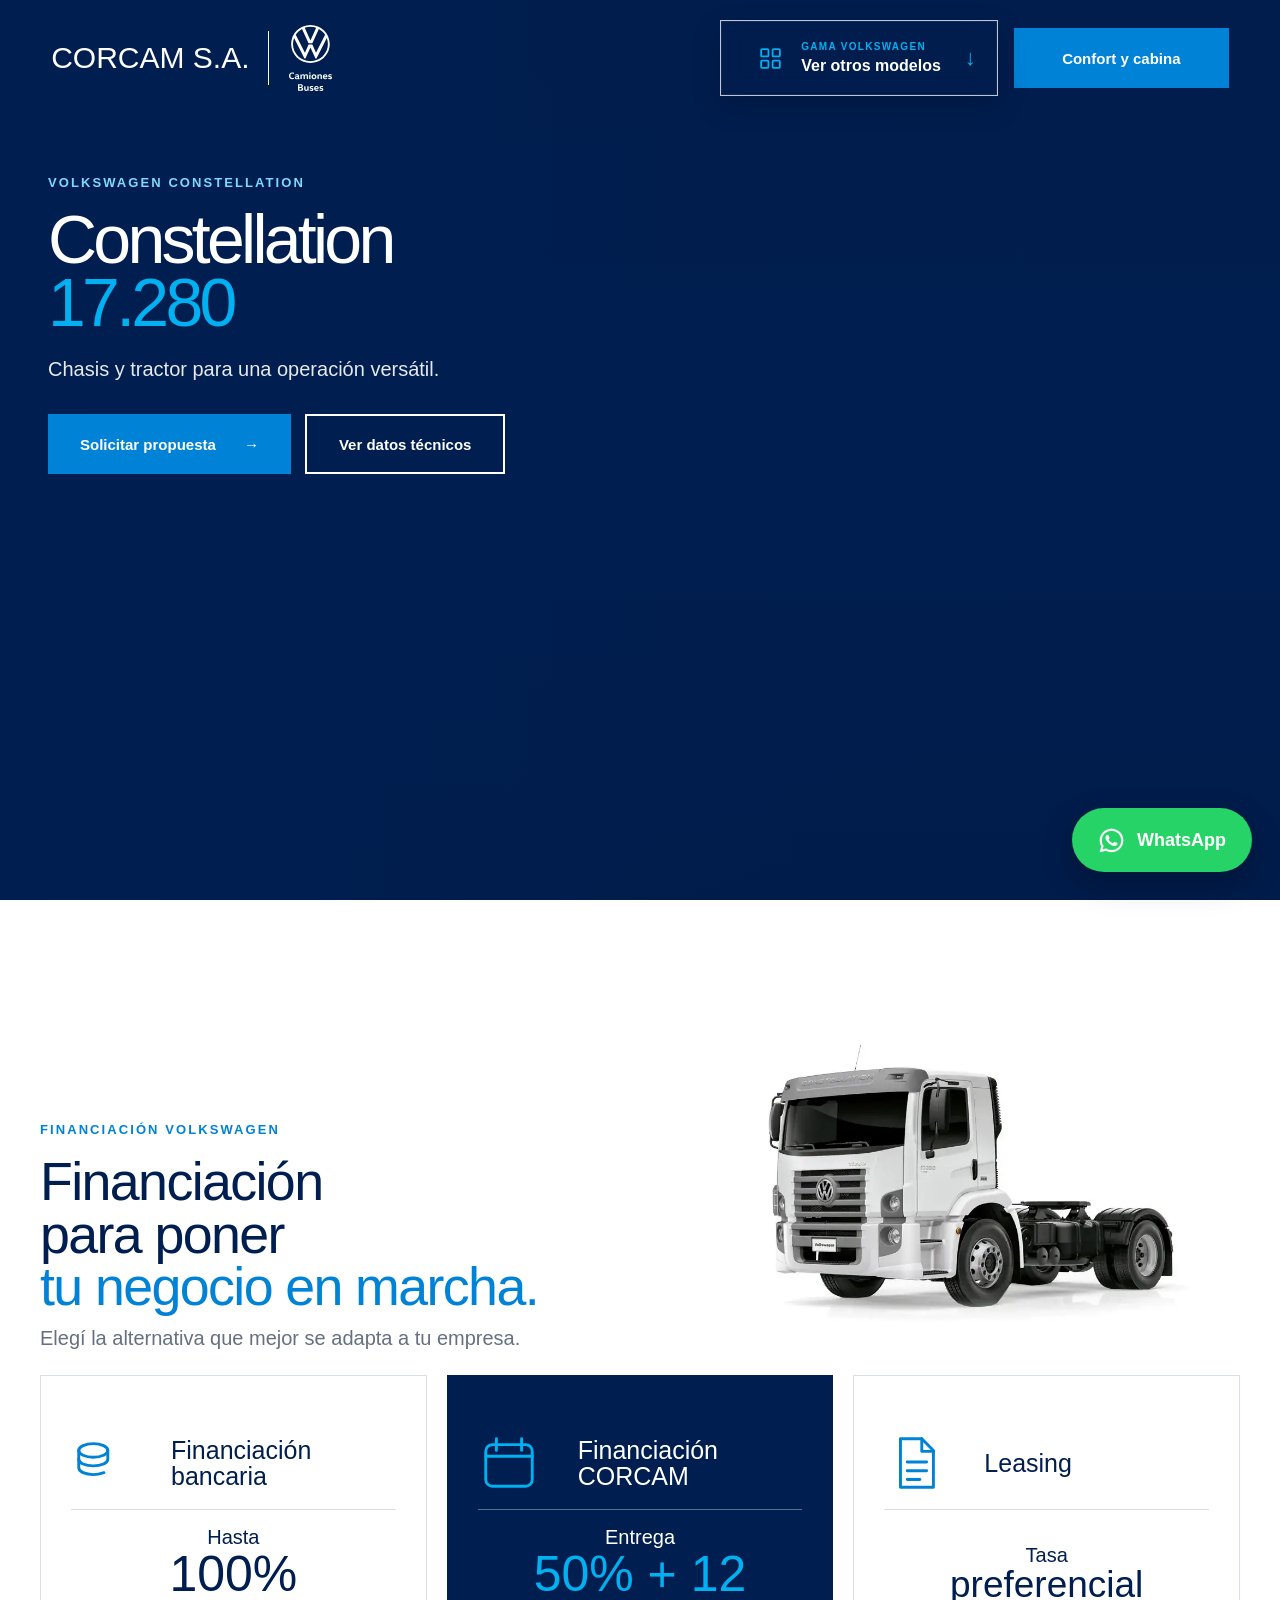
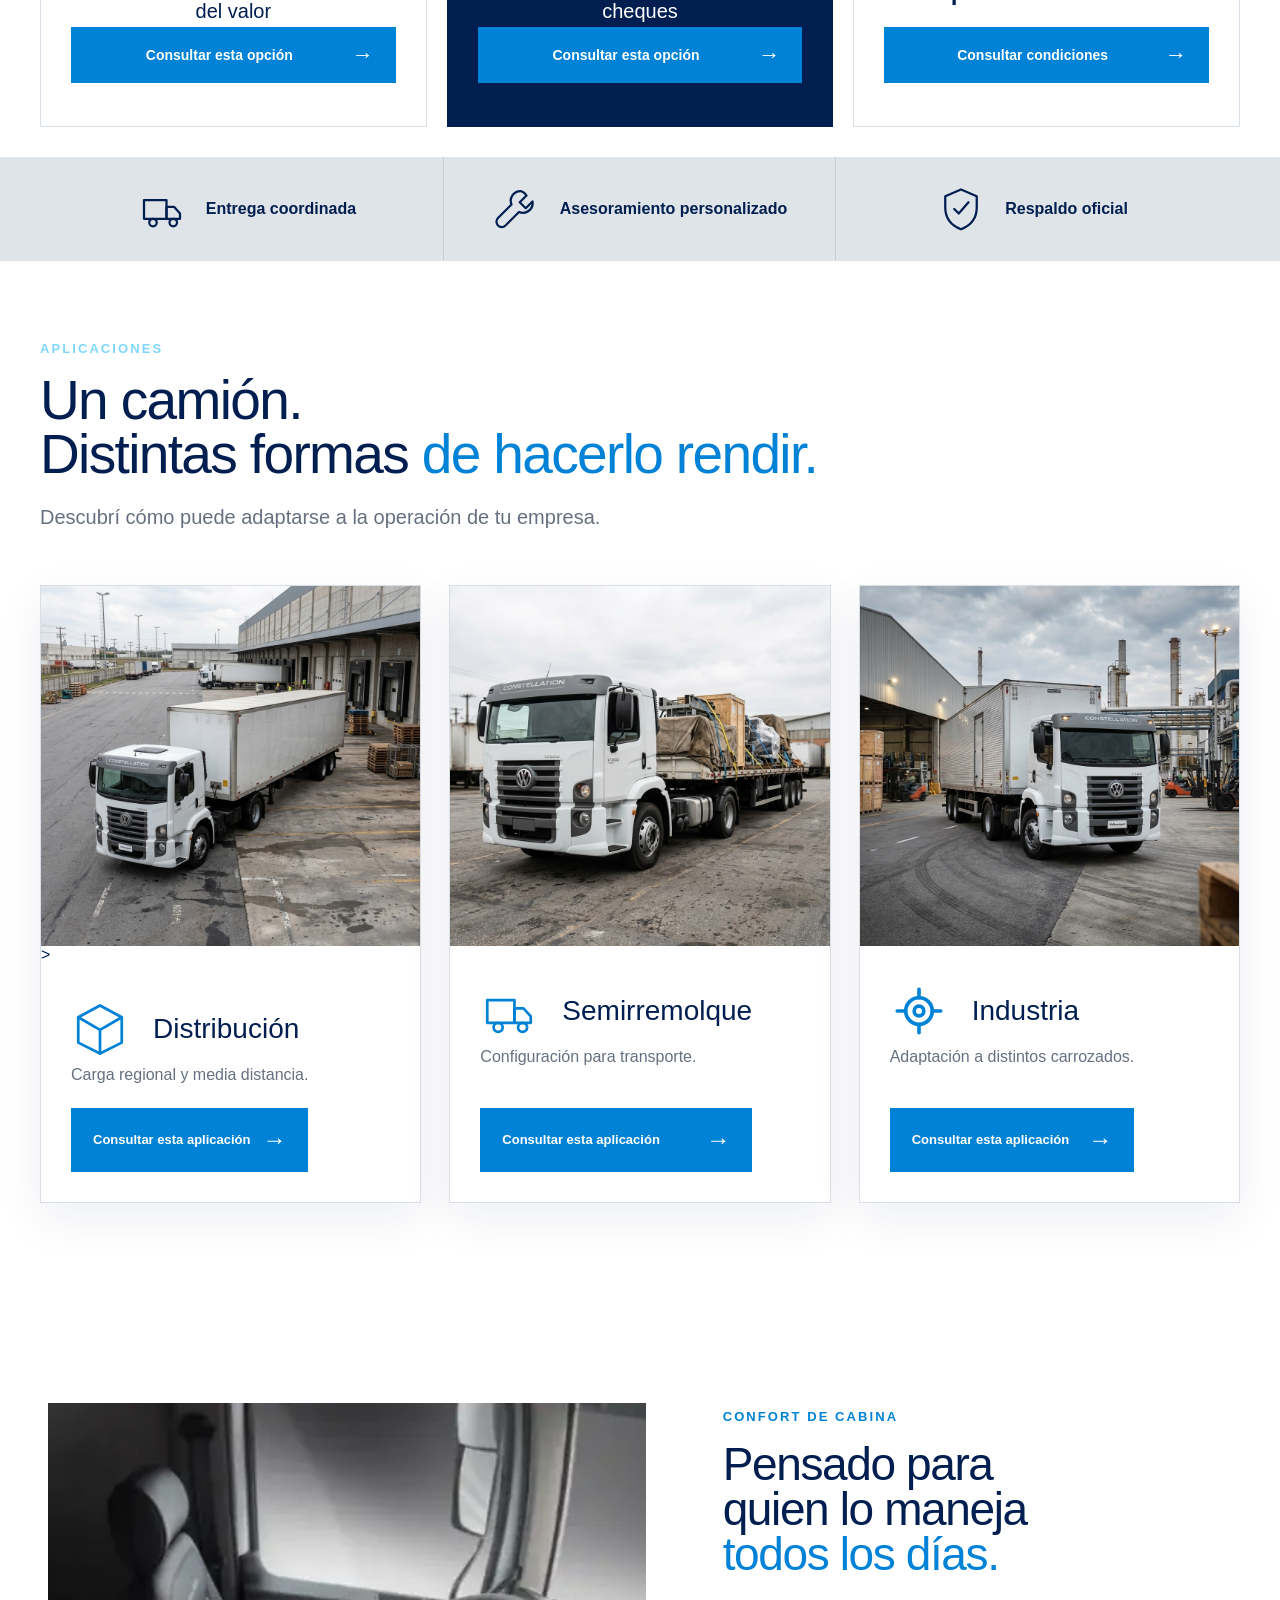
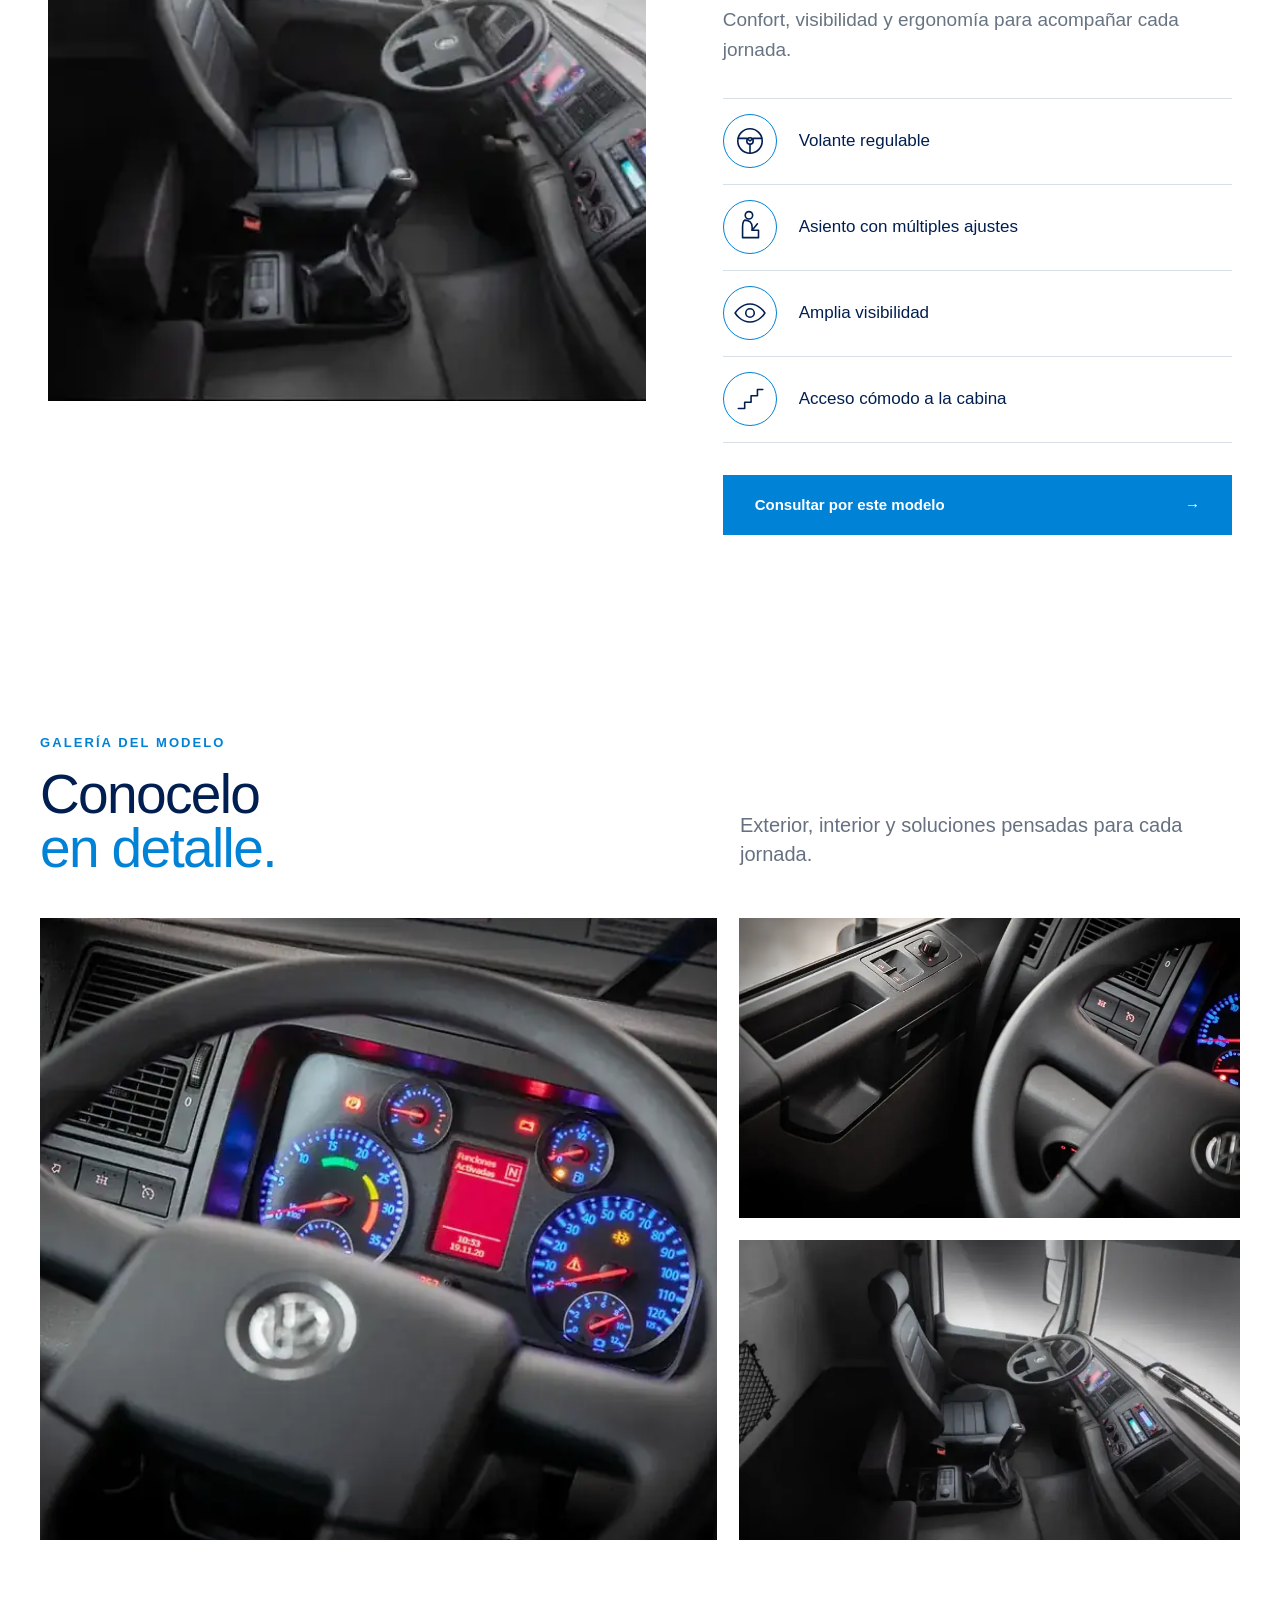
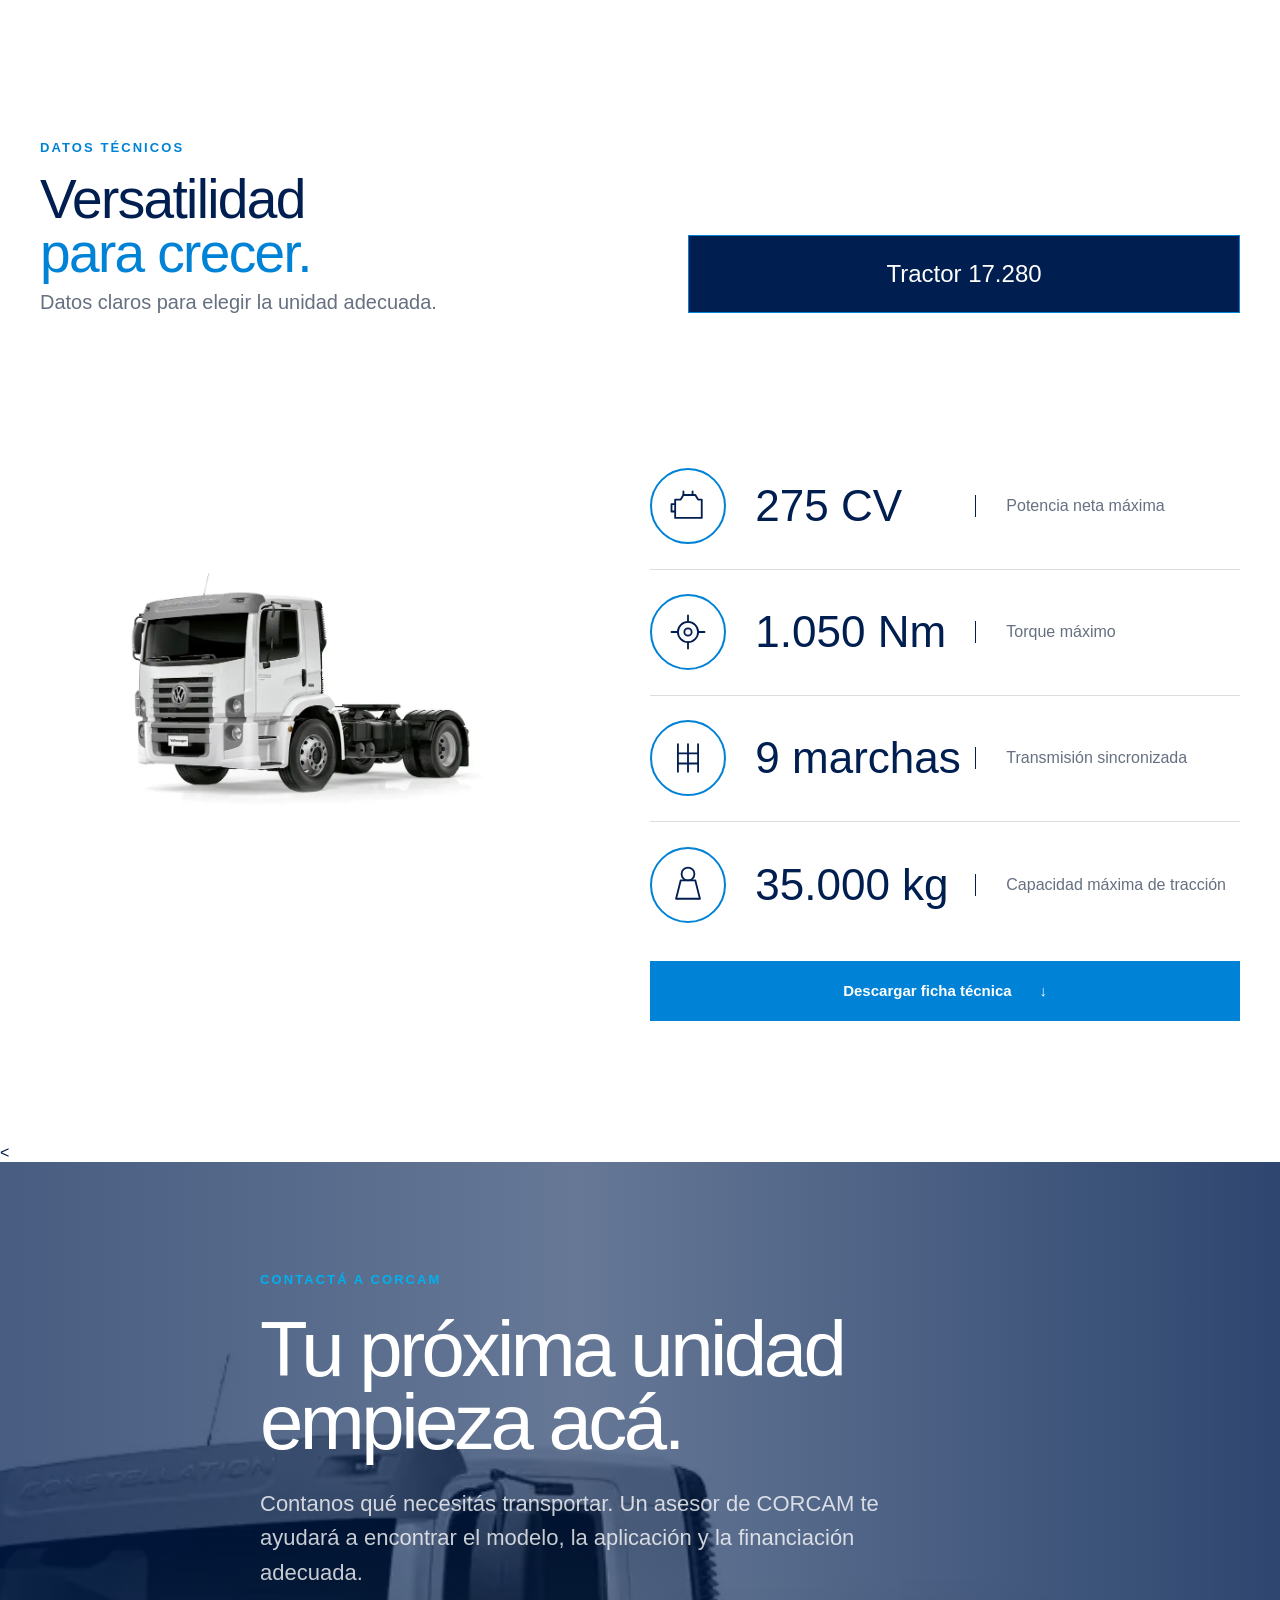
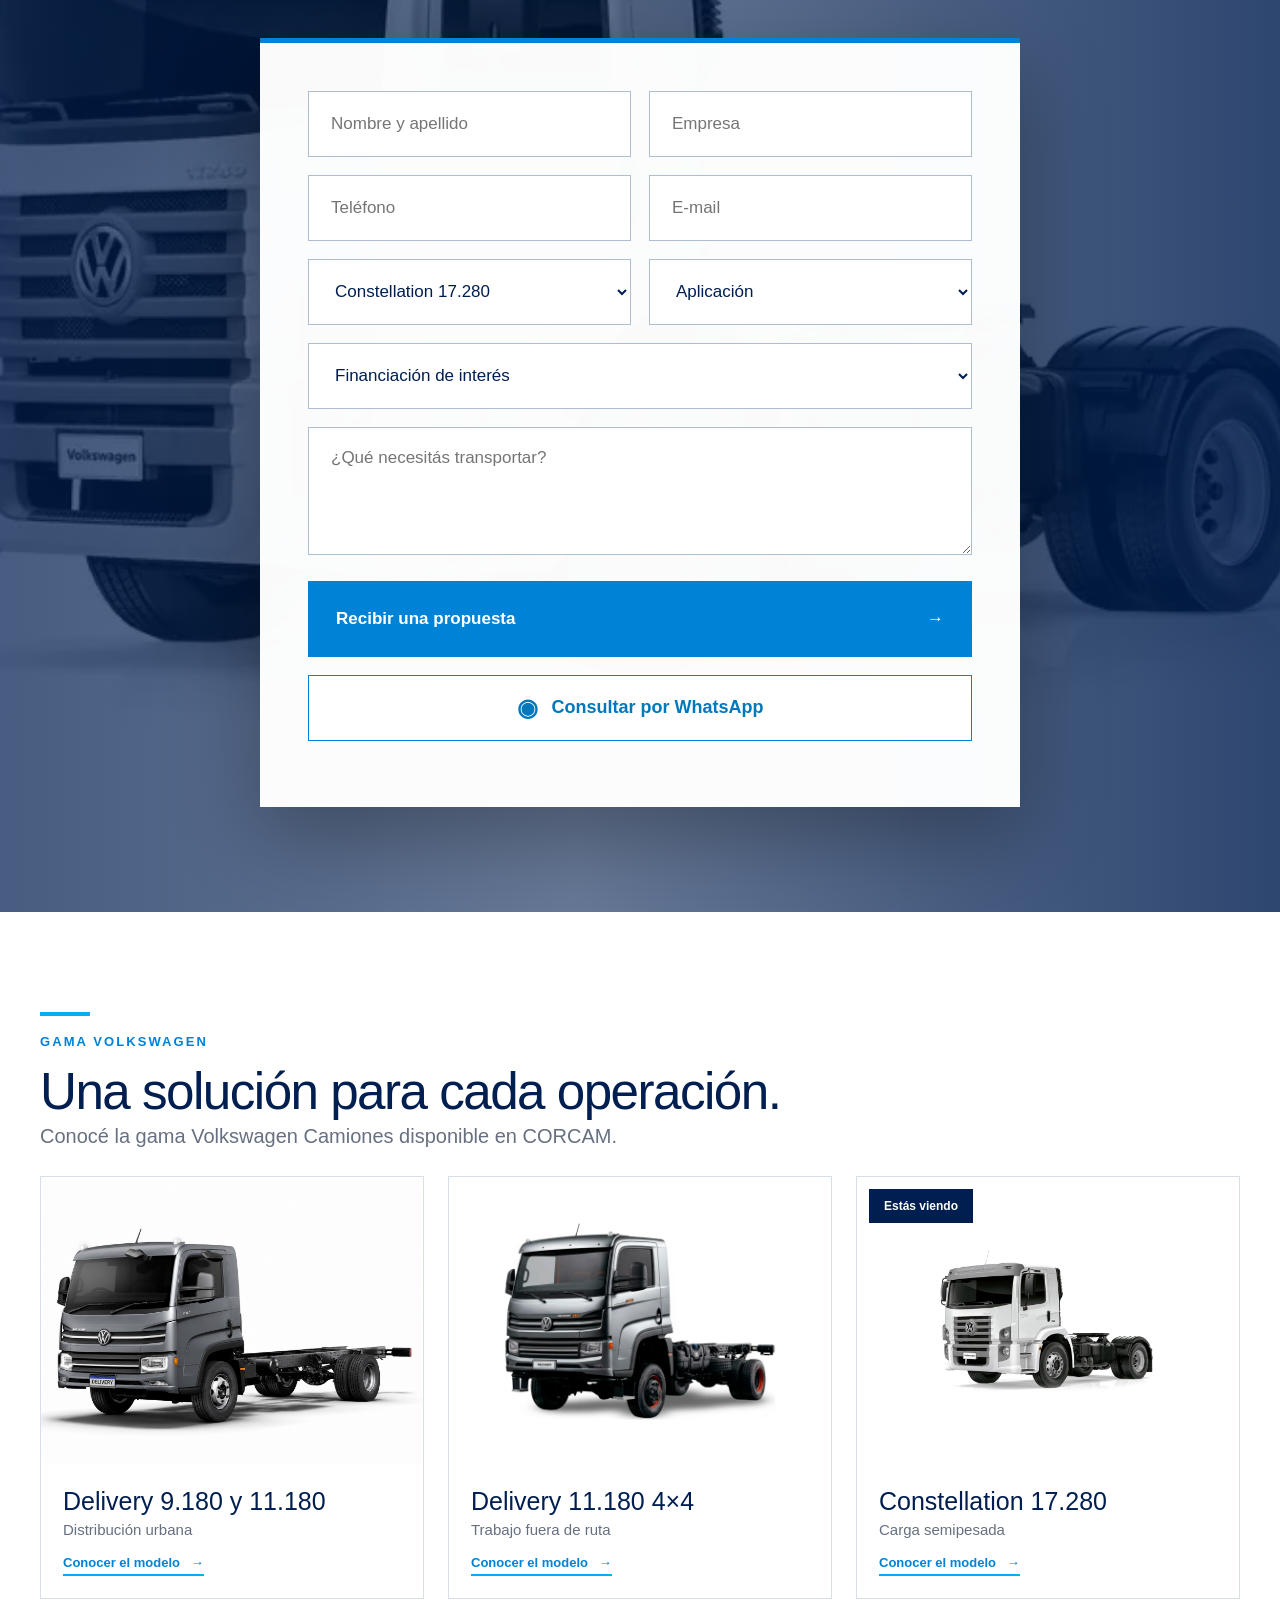
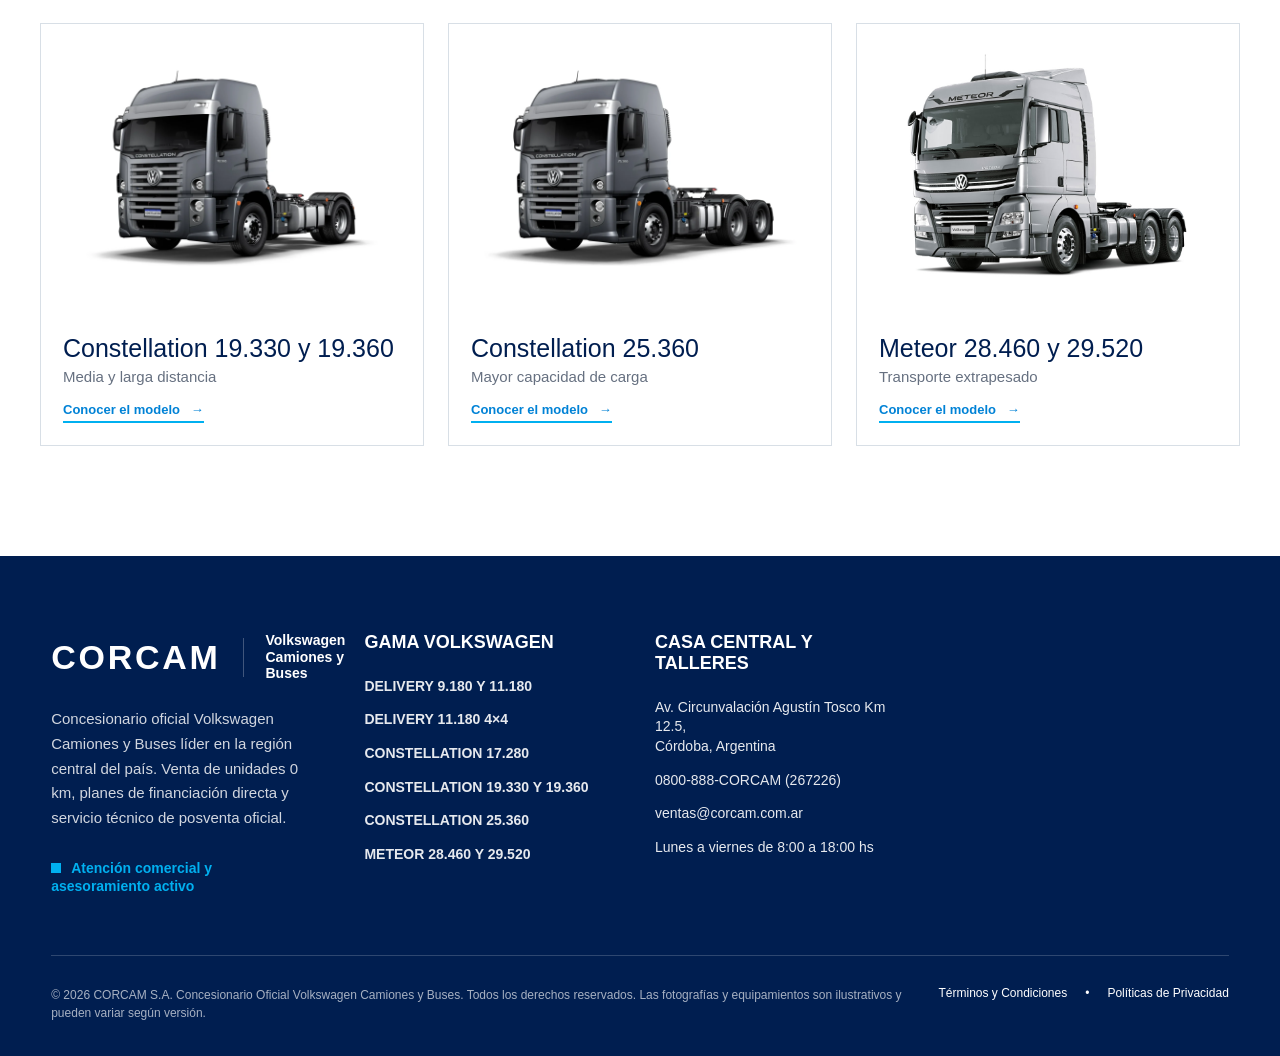
==== commit 10e287c6: "cambios" ====
--- a/constellation-17280/index.html
+++ b/constellation-17280/index.html
@@ -13,7 +13,20 @@
 </head>
 <body>
   <header class="topbar" id="inicio">
-    <a class="brand" href="#inicio" aria-label="CORCAM Volkswagen Camiones y Buses"><strong>CORCAM</strong><i></i><img src="../assets/images/general/vw-logo-white.svg" alt="Volkswagen Camiones y Buses"></a>
+    <a
+  class="brand"
+  href="#inicio"
+  aria-label="CORCAM S.A. Volkswagen Camiones y Buses"
+>
+  <strong>CORCAM S.A.</strong>
+
+  <i aria-hidden="true"></i>
+
+  <img
+    src="../assets/images/general/vw-logo-white.svg"
+    alt="Volkswagen Camiones y Buses"
+  >
+</a>
      <nav><button
   class="model-trigger"
   type="button"
@@ -39,21 +52,14 @@
 
 <a
   class="button button-primary"
-  href="#contacto"
+  href="#cabina"
   data-track="cta_click"
   data-location="header"
 >
-  Solicitar propuesta
+  Confort y cabina
 </a>
 
-<a
-  class="button button-outline whatsapp-link"
-  href="#contacto"
-  data-location="header"
->
-  <span class="wa" aria-hidden="true">◉</span>
-  WhatsApp
-</a>
+
 
 </nav>
 
@@ -581,14 +587,23 @@
     
   </main>
   <a
-  class="whatsapp-float whatsapp-link"
-  href="#contacto"
+  class="whatsapp-float"
+  href="https://wa.me/5493515938421?text=Hola%20CORCAM%2C%20quiero%20consultar%20por%20un%20camión."
+  target="_blank"
+  rel="noopener noreferrer"
   data-location="floating"
-  aria-label="Consultar por WhatsApp"
->
-  <svg viewBox="0 0 32 32" aria-hidden="true">
-    <path d="M16 3a13 13 0 0 0-11.2 19.6L3 29l6.6-1.7A13 13 0 1 0 16 3Zm0 23.6a10.5 10.5 0 0 1-5.3-1.4l-.4-.2-3.9 1 1.1-3.8-.3-.4A10.6 10.6 0 1 1 16 26.6Zm5.8-7.9c-.3-.2-1.9-1-2.2-1.1-.3-.1-.5-.2-.7.2-.2.3-.8 1.1-1 1.3-.2.2-.4.2-.7.1-1.9-.9-3.2-1.7-4.5-3.9-.3-.6.3-.6.9-1.9.1-.2 0-.4 0-.6l-1-2.5c-.3-.7-.6-.6-.9-.6h-.8c-.3 0-.7.1-1 .5-.4.4-1.4 1.4-1.4 3.4s1.5 4 1.7 4.3c.2.3 2.9 4.5 7.1 6.3 2.6 1.1 3.6 1.2 4.9 1 1.5-.2 4-1.6 4.5-3.2.6-1.6.6-2.9.4-3.2-.2-.2-.5-.3-.8-.5Z"/>
-  </svg>
+  aria-label="Consultar a CORCAM por WhatsApp"
+>
+ <svg
+  class="whatsapp-icon"
+  viewBox="0 0 448 512"
+  aria-hidden="true"
+>
+  <path
+    fill="currentColor"
+    d="M380.9 97.1C339 55.1 283.2 32 223.9 32c-122.4 0-222 99.6-222 222 0 39.1 10.2 77.3 29.6 111L.1 480l117.7-30.9c32.4 17.7 68.9 27 106 27h.1c122.3 0 224.1-99.6 224.1-222 0-59.3-25.2-115-67.1-157zm-157 341.6c-33.2 0-65.7-8.9-94-25.8l-6.7-4-69.8 18.3 18.6-68-4.4-7c-18.5-29.4-28.2-63.4-28.2-98.2 0-101.7 82.8-184.5 184.6-184.5 49.3 0 95.6 19.2 130.4 54.1 34.8 34.9 56.2 81.2 56.1 130.5 0 101.8-84.9 184.6-186.6 184.6zm101.2-138.2c-5.5-2.8-32.8-16.1-37.9-18-5.1-1.9-8.8-2.8-12.5 2.8-3.7 5.6-14.3 18-17.6 21.8-3.2 3.7-6.5 4.2-12 1.4-32.6-16.3-54-29.1-75.6-66-5.7-9.8 5.7-9.1 16.3-30.3 1.8-3.7.9-6.9-.5-9.7-1.4-2.8-12.5-30.1-17.1-41.2-4.5-10.8-9.1-9.3-12.5-9.5-3.2-.2-6.9-.2-10.6-.2-3.7 0-9.7 1.4-14.8 6.9-5.1 5.6-19.4 19-19.4 46.3 0 27.3 19.9 53.7 22.6 57.4 2.8 3.7 39.1 59.7 94.8 83.7 13.2 5.7 23.5 9.1 31.5 11.7 13.3 4.2 25.4 3.6 35 2.2 10.7-1.6 32.8-13.4 37.4-26.4 4.6-13 4.6-24.1 3.2-26.4-1.3-2.5-5-3.9-10.5-6.6z"
+  />
+</svg>
 
   <span>WhatsApp</span>
 </a>
--- a/assets/css/styles.css
+++ b/assets/css/styles.css
@@ -2669,28 +2669,50 @@
 .whatsapp-float {
   position: fixed;
   right: 28px;
-  bottom: 24px;
+  bottom: 28px;
   z-index: 1000;
+
   min-height: 64px;
-  padding: 0 24px 0 18px;
+  padding: 0 26px;
+
   display: inline-flex;
   align-items: center;
-  gap: 11px;
+  justify-content: center;
+  gap: 12px;
+
+  border: 0;
   border-radius: 999px;
+
   color: #ffffff;
   background: #25d366;
-  box-shadow: 0 14px 34px rgba(0, 0, 0, 0.24);
-  font-size: 17px;
+  box-shadow: 0 12px 32px rgba(0, 0, 0, 0.22);
+
+  font-size: 18px;
   font-weight: 700;
+  line-height: 1;
   text-decoration: none;
-}
-
-.whatsapp-float svg {
-  width: 30px;
-  height: 30px;
+
+  transition:
+    transform 180ms ease,
+    background-color 180ms ease,
+    box-shadow 180ms ease;
+}
+
+.whatsapp-float:hover {
+  color: #ffffff;
+  background: #1fbd5a;
+  transform: translateY(-3px);
+  box-shadow: 0 16px 38px rgba(0, 0, 0, 0.28);
+}
+
+.whatsapp-float svg,
+.whatsapp-icon {
+  width: 27px;
+  height: 27px;
+  flex: 0 0 27px;
+  display: block;
   fill: currentColor;
 }
-
 @media (max-width: 1000px) {
   .site-footer__grid {
     grid-template-columns: repeat(2, minmax(0, 1fr));
@@ -3185,4 +3207,16 @@
   color: var(--vw-cyan);
   font: inherit;
   font-weight: inherit;
+}
+#technical-model-image {
+  opacity: 1;
+  transform: scale(1);
+  transition:
+    opacity 160ms ease,
+    transform 160ms ease;
+}
+
+#technical-model-image.is-changing {
+  opacity: 0;
+  transform: scale(0.98);
 }
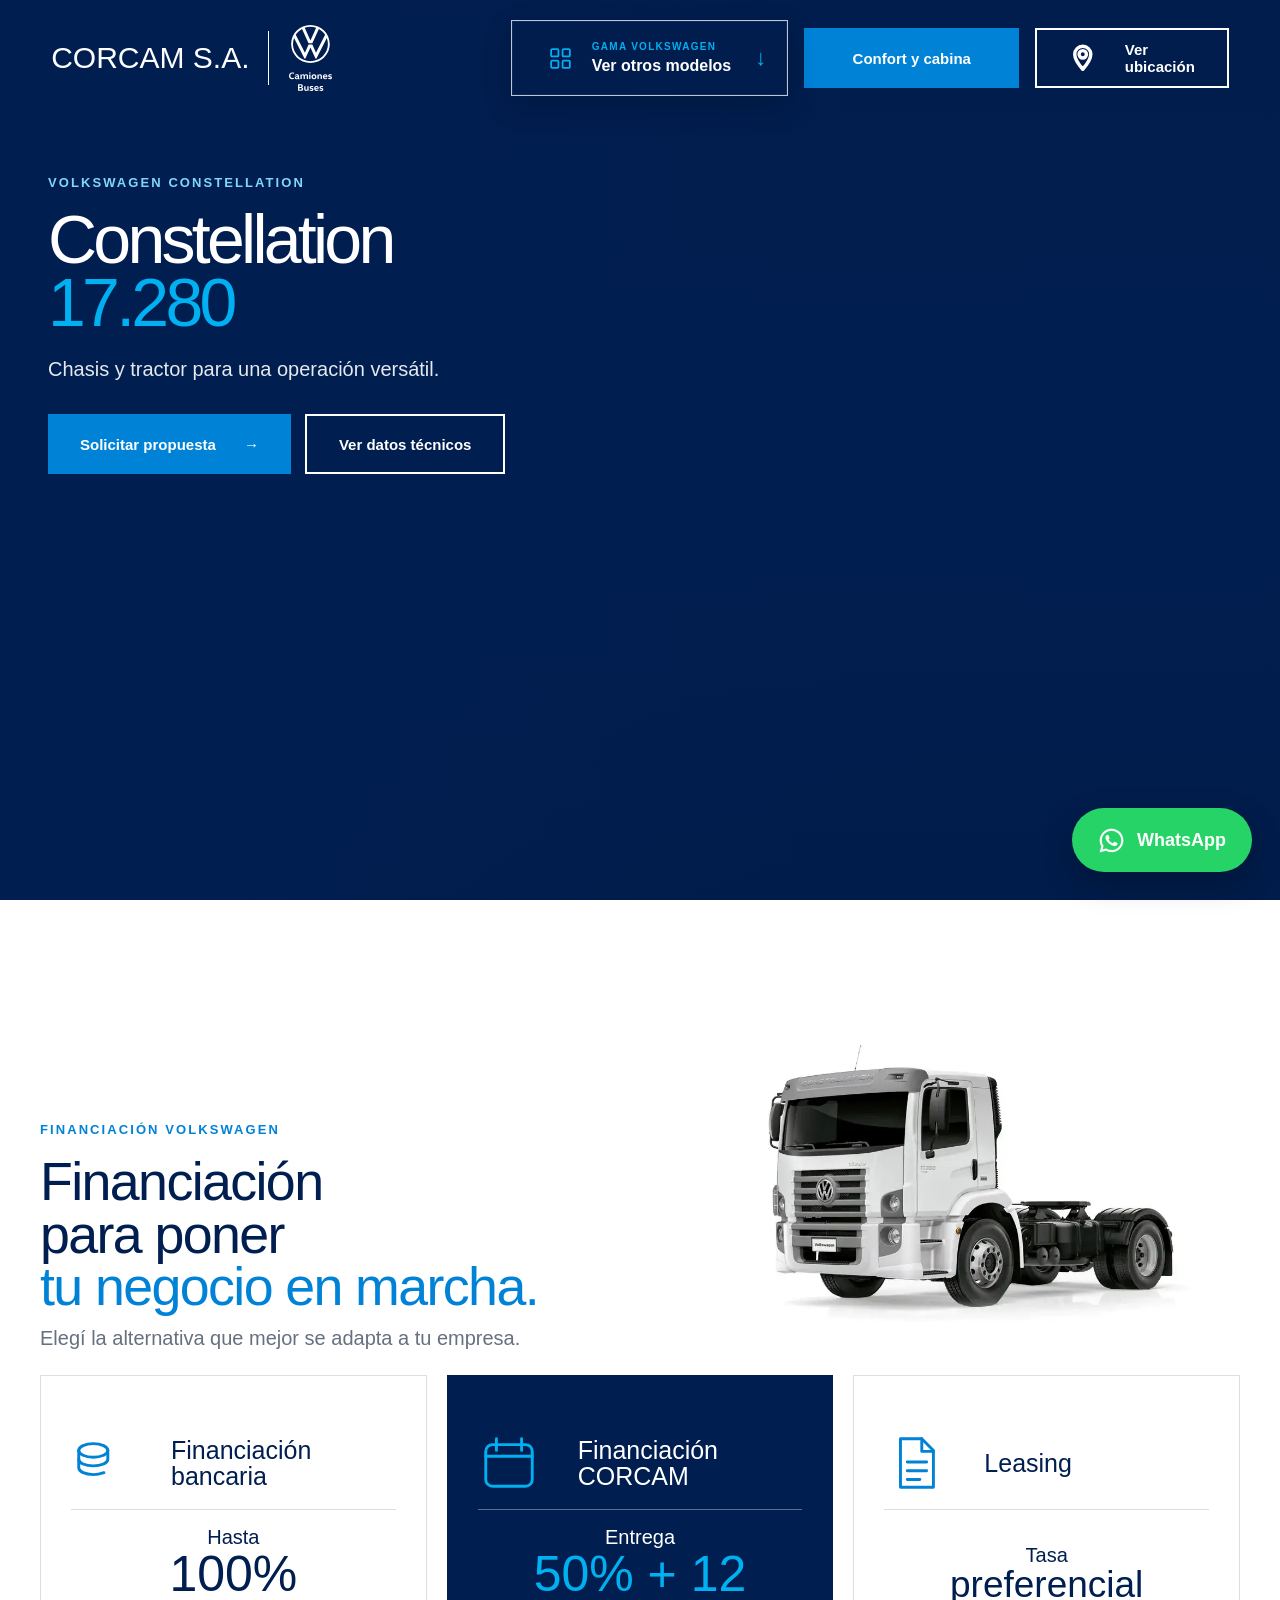
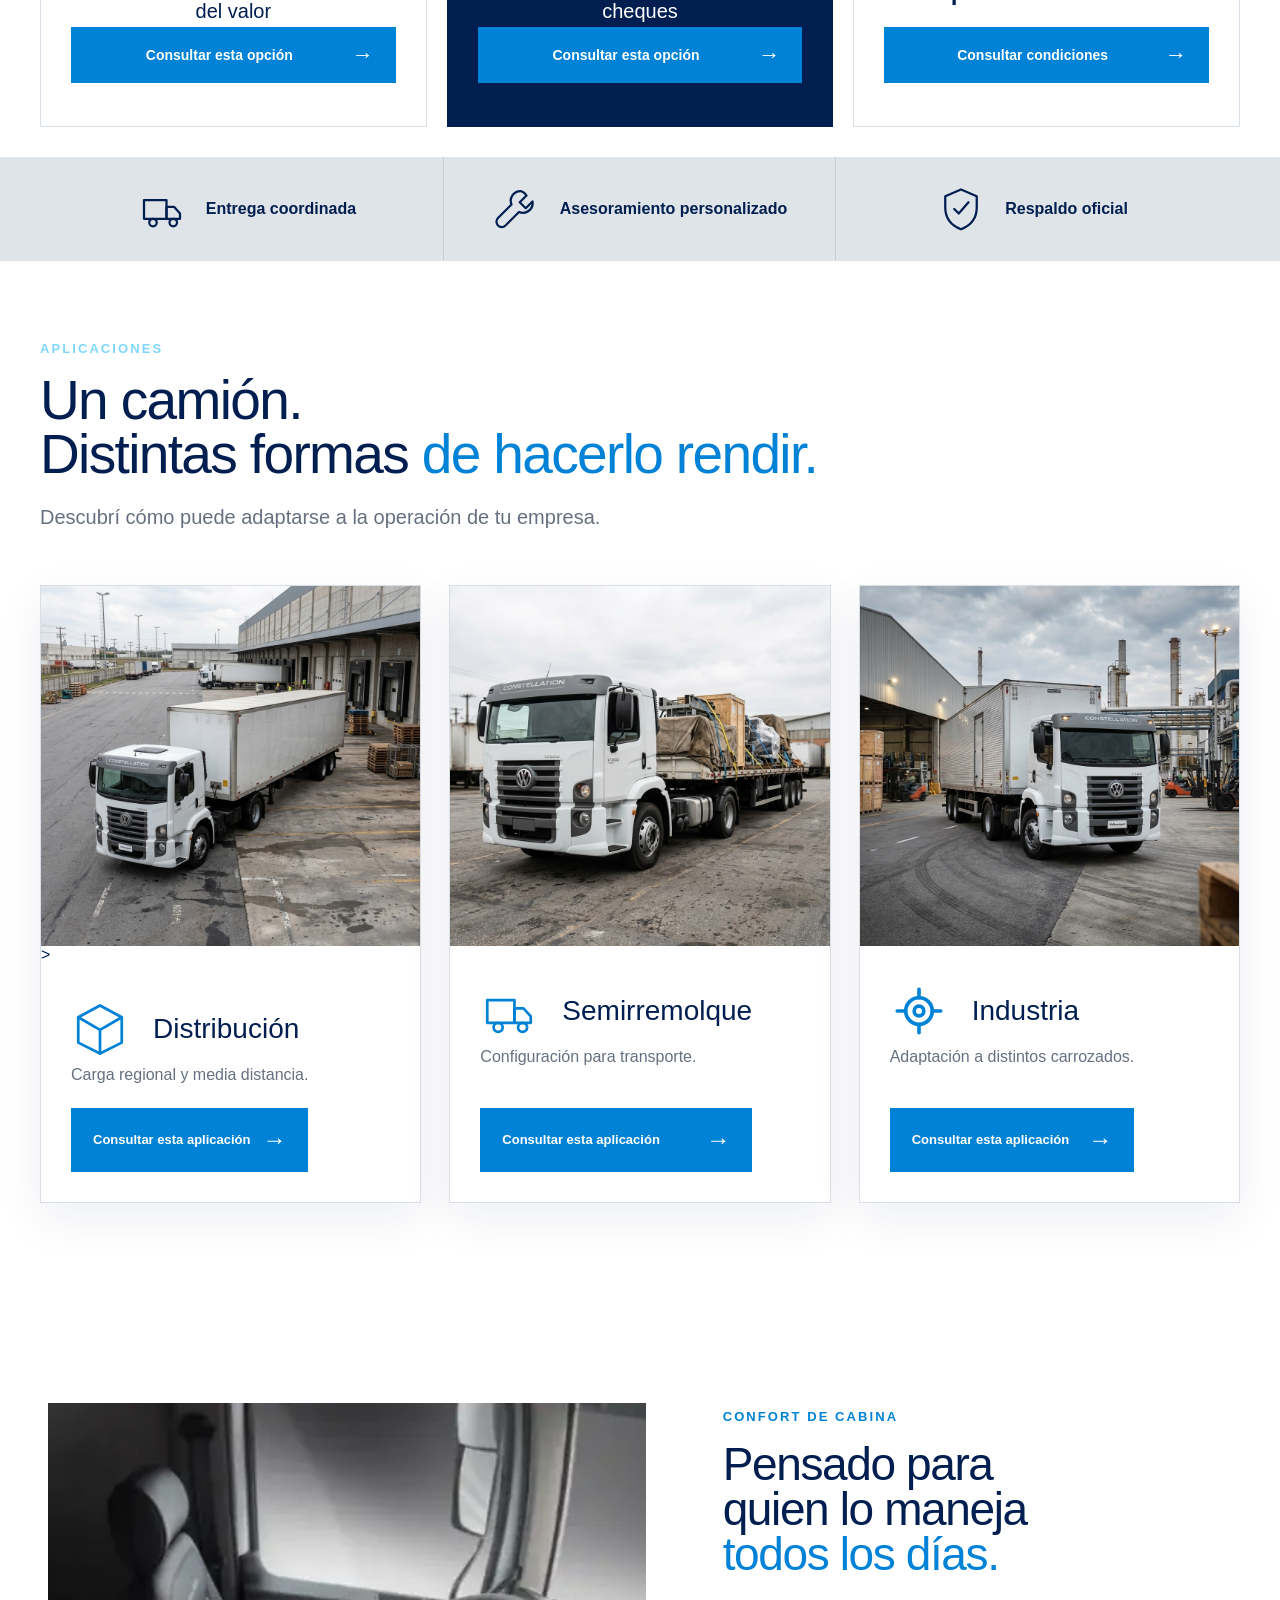
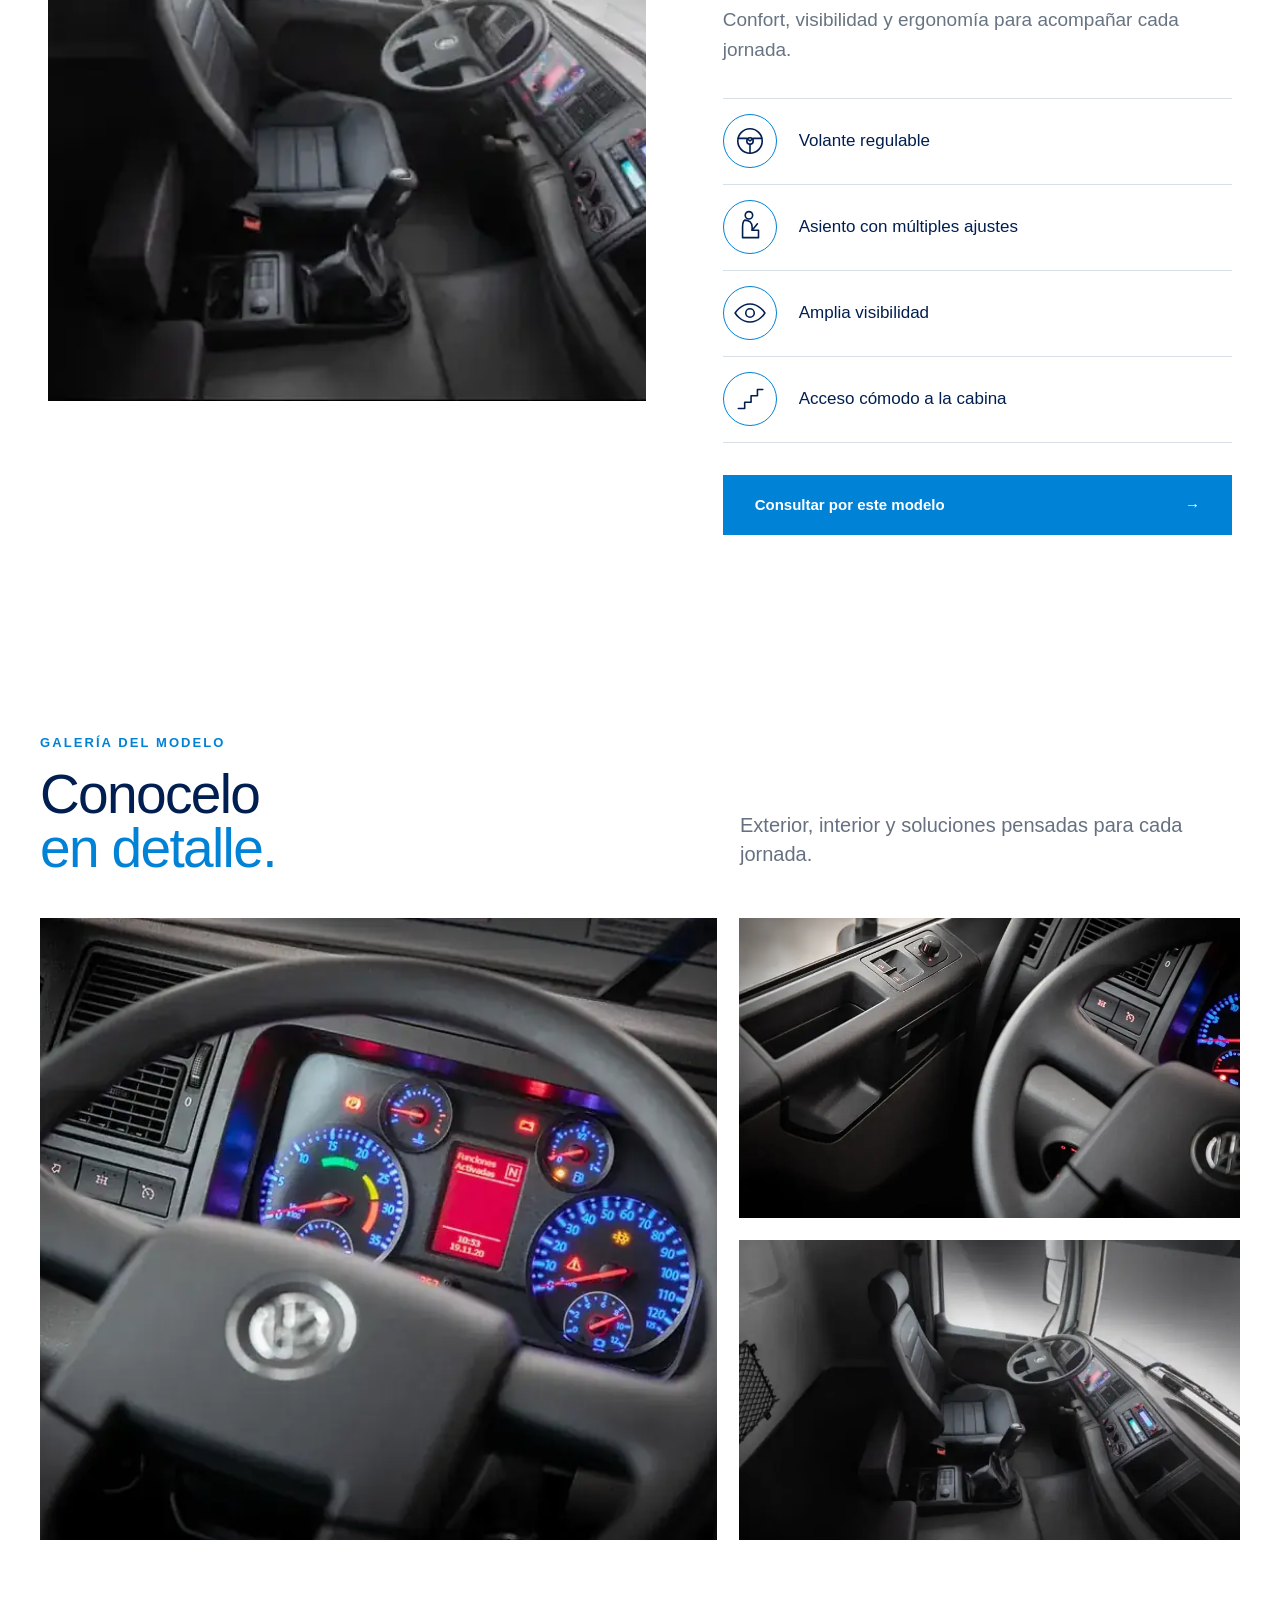
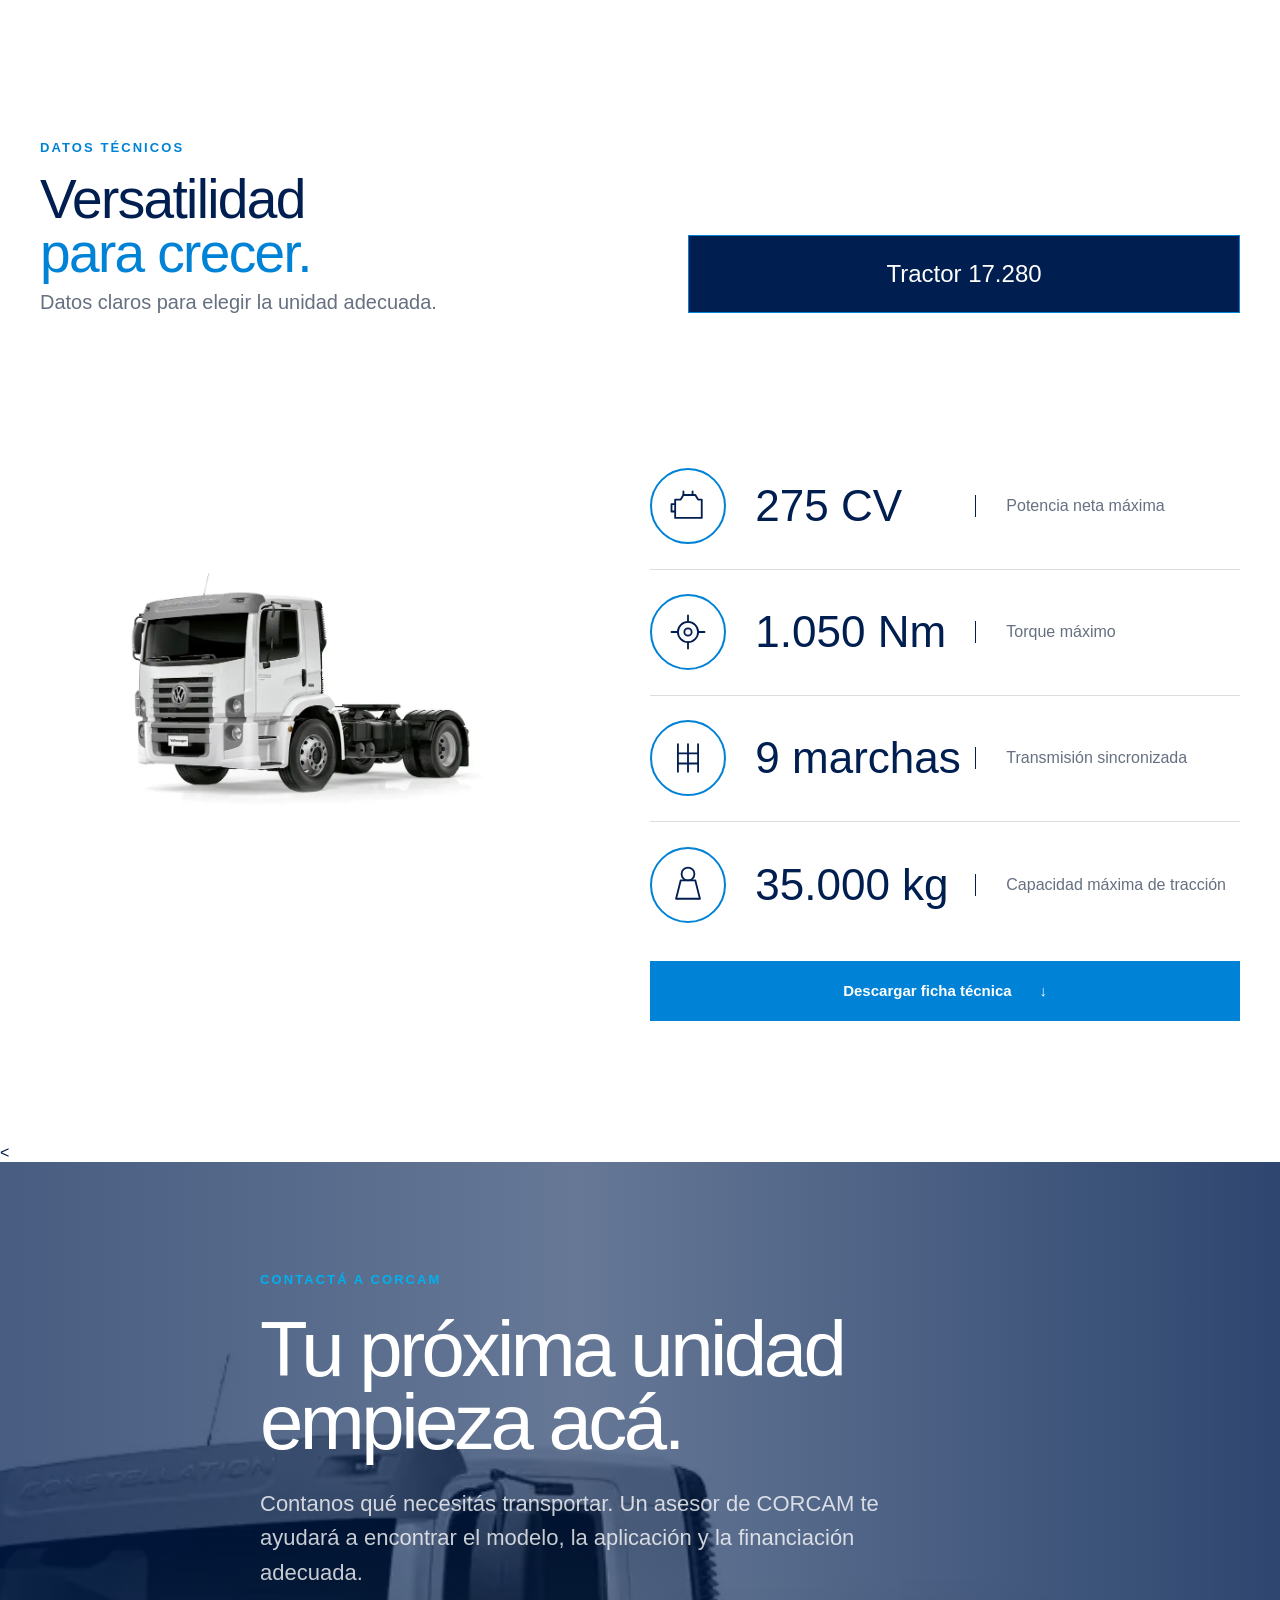
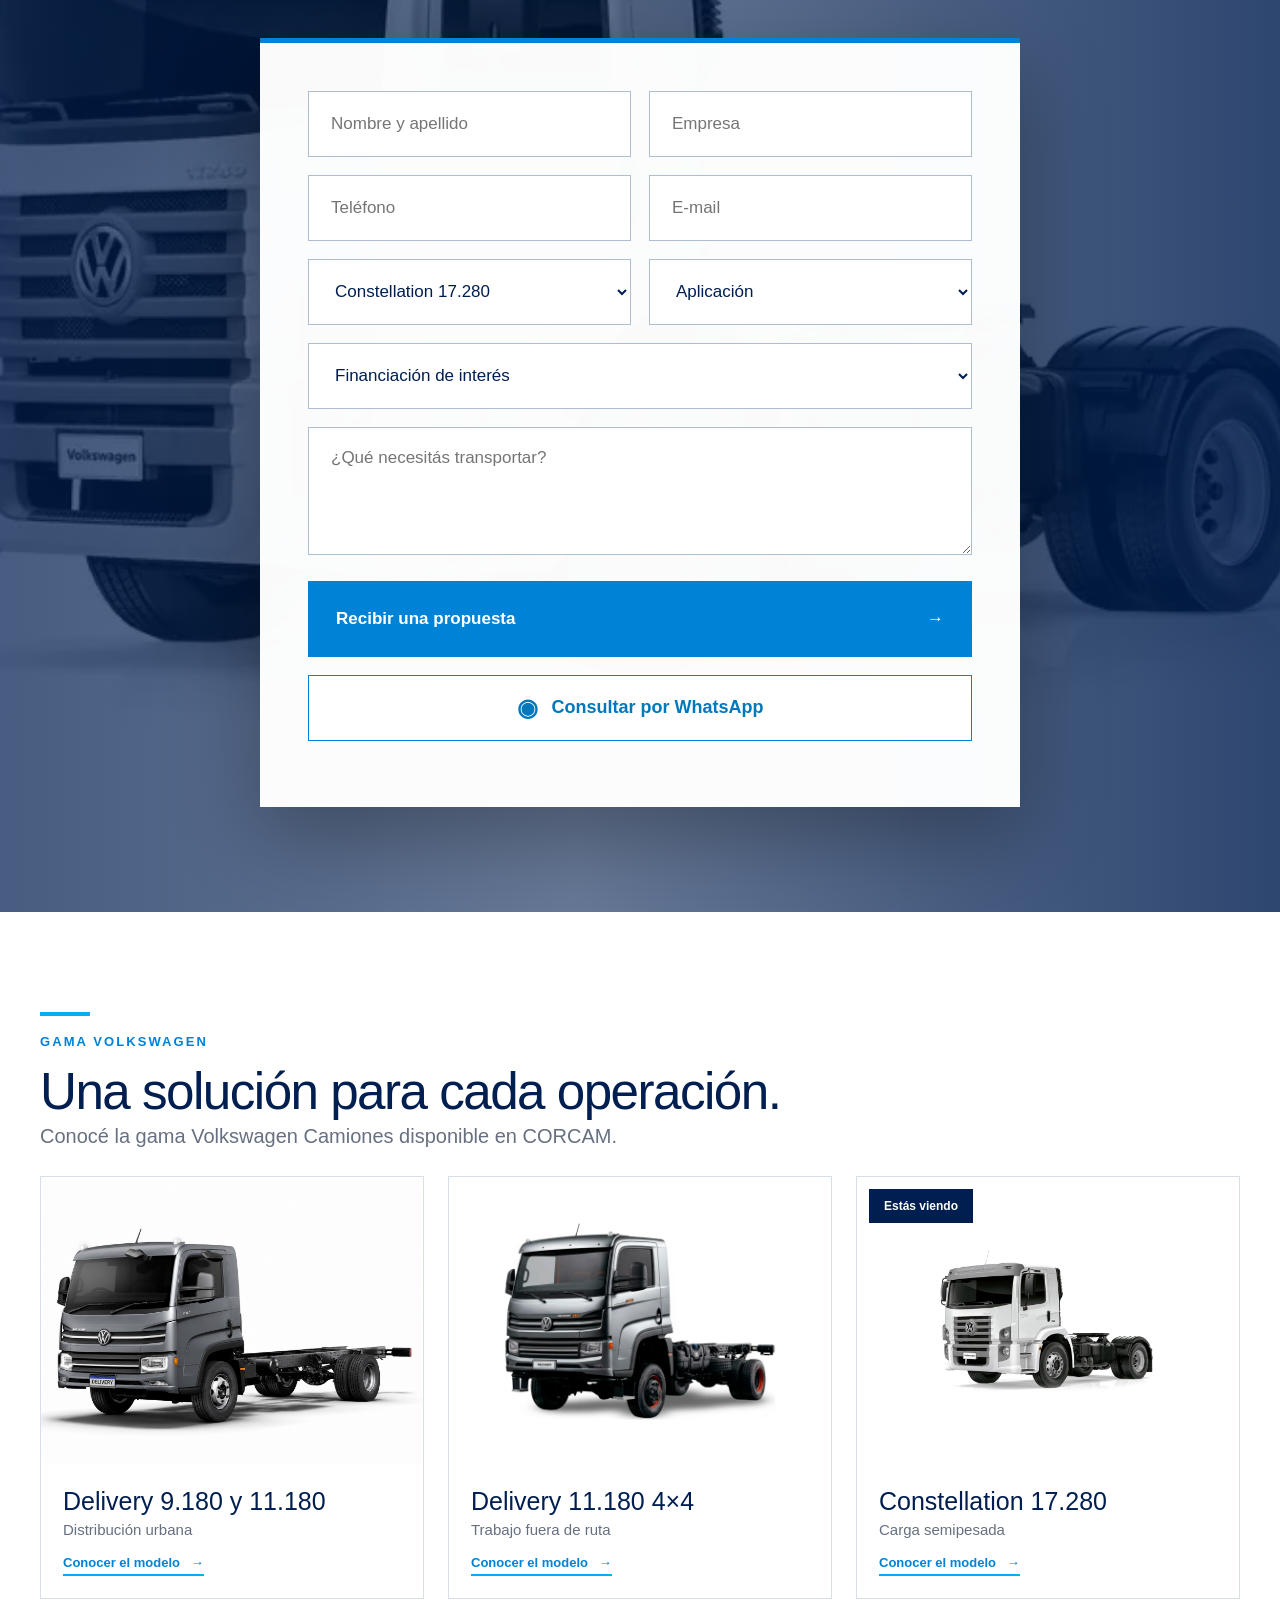
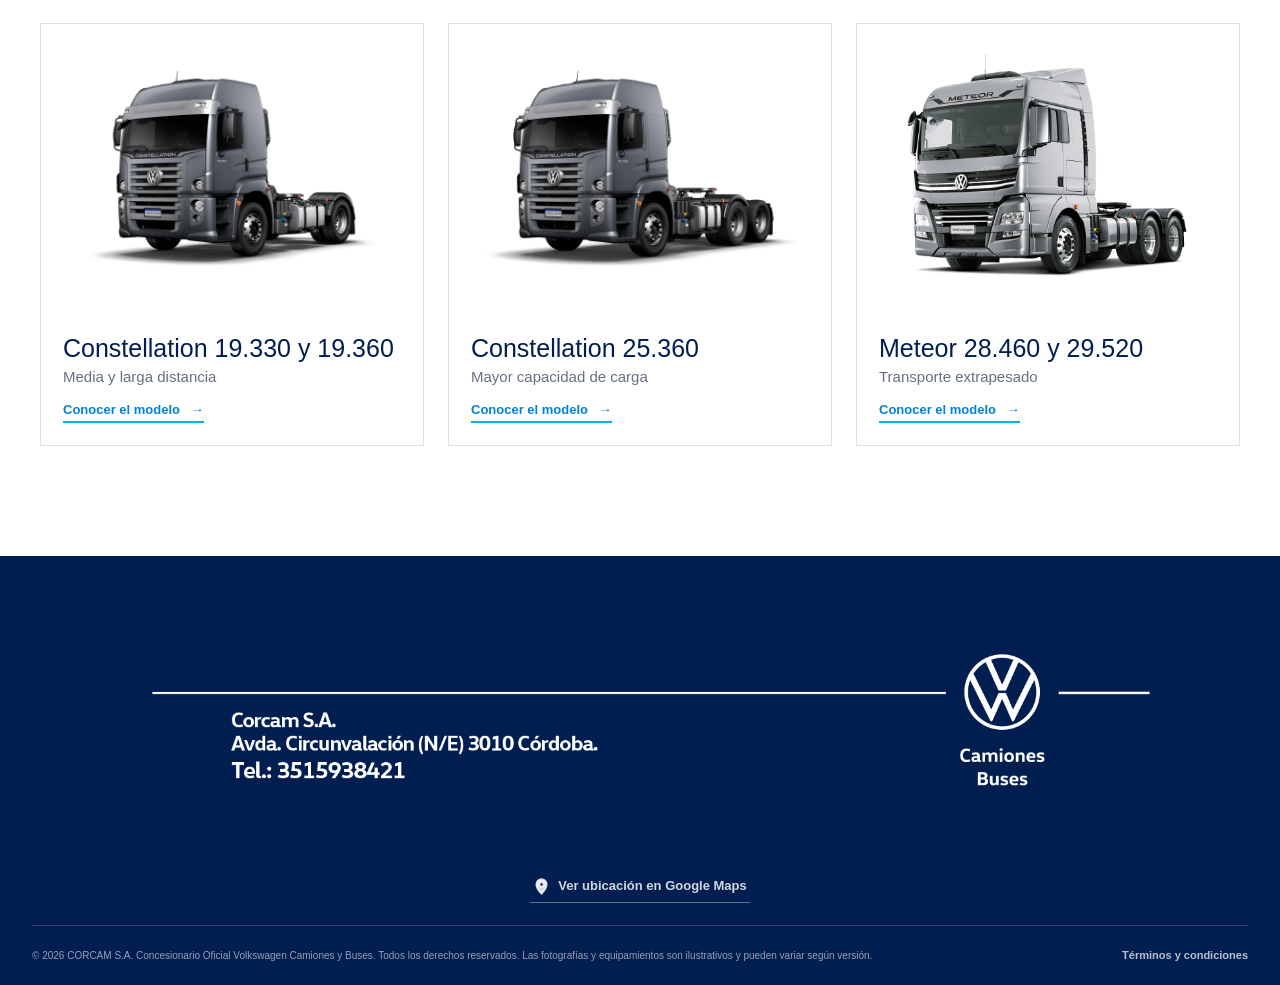
==== commit 7084721f: "cambios de footer" ====
--- a/constellation-17280/index.html
+++ b/constellation-17280/index.html
@@ -59,7 +59,21 @@
   Confort y cabina
 </a>
 
-
+<a
+  class="button button-outline header-location"
+  href="https://www.google.com/maps/search/?api=1&query=CORCAM+S.A.+Av.+Circunvalaci%C3%B3n+Agust%C3%ADn+Tosco+Km+12.5+C%C3%B3rdoba+Argentina"
+  target="_blank"
+  rel="noopener noreferrer"
+  data-track="location_click"
+  data-location="header"
+  aria-label="Ver ubicación de CORCAM S.A. en Google Maps"
+>
+  <svg viewBox="0 0 24 24" aria-hidden="true">
+    <path d="M12 2a7 7 0 0 0-7 7c0 5.1 7 13 7 13s7-7.9 7-13a7 7 0 0 0-7-7Zm0 10.2A3.2 3.2 0 1 1 12 5.8a3.2 3.2 0 0 1 0 6.4Z"/>
+  </svg>
+
+  <span>Ver ubicación</span>
+</a>
 
 </nav>
 
@@ -608,80 +622,47 @@
   <span>WhatsApp</span>
 </a>
 <footer class="site-footer">
-  <div class="site-footer__grid">
-
-    <div class="site-footer__brand">
-      <div class="site-footer__logo">
-        <strong>CORCAM</strong>
-
-        <span>
-          Volkswagen<br>
-          Camiones y Buses
-        </span>
-      </div>
-
-      <p>
-        Concesionario oficial Volkswagen Camiones y Buses líder en la región
-        central del país. Venta de unidades 0 km, planes de financiación
-        directa y servicio técnico de posventa oficial.
-      </p>
-
-      <b>Atención comercial y asesoramiento activo</b>
-    </div>
-
-    <div>
-      <h2>Gama Volkswagen</h2>
-
-      <nav class="site-footer__links">
-        <a href="../delivery-9180-11180/">Delivery 9.180 y 11.180</a>
-        <a href="../delivery-11180-4x4/">Delivery 11.180 4×4</a>
-        <a href="../constellation-17280/">Constellation 17.280</a>
-        <a href="../constellation-19330-19360/">
-          Constellation 19.330 y 19.360
-        </a>
-        <a href="../constellation-25360-6x2/">Constellation 25.360</a>
-        <a href="../meteor-28460-29520/">Meteor 28.460 y 29.520</a>
-      </nav>
-    </div>
-
-   
-
-    <div>
-      <h2>Casa central y talleres</h2>
-
-      <address class="site-footer__contact">
-        <span>
-          Av. Circunvalación Agustín Tosco Km 12.5,<br>
-          Córdoba, Argentina
-        </span>
-
-        <a href="tel:0800888267226">
-          0800-888-CORCAM (267226)
-        </a>
-
-        <a href="mailto:ventas@corcam.com.ar">
-          ventas@corcam.com.ar
-        </a>
-
-        <span>Lunes a viernes de 8:00 a 18:00 hs</span>
-      </address>
-    </div>
+
+  <div class="section-shell footer-content">
+
+    <img
+      class="footer-brand-image"
+      src="../assets/images/general/footer-corcam.png"
+      alt="CORCAM S.A. Volkswagen Camiones y Buses"
+    >
+
+    <a
+      class="footer-map-link"
+      href="https://www.google.com/maps/search/?api=1&query=CORCAM+S.A.+Av.+Circunvalaci%C3%B3n+Agust%C3%ADn+Tosco+Km+12.5+C%C3%B3rdoba+Argentina"
+      target="_blank"
+      rel="noopener noreferrer"
+      data-track="location_click"
+      data-location="footer"
+      aria-label="Ver ubicación de CORCAM S.A. en Google Maps"
+    >
+      <svg viewBox="0 0 24 24" aria-hidden="true">
+        <path d="M12 2a7 7 0 0 0-7 7c0 5.1 7 13 7 13s7-7.9 7-13a7 7 0 0 0-7-7Zm0 10.2A3.2 3.2 0 1 1 12 5.8a3.2 3.2 0 0 1 0 6.4Z"/>
+      </svg>
+
+      <span>Ver ubicación en Google Maps</span>
+    </a>
 
   </div>
 
-  <div class="site-footer__bottom">
+  <div class="section-shell footer-bottom">
+
     <p>
       © 2026 CORCAM S.A. Concesionario Oficial Volkswagen Camiones y Buses.
       Todos los derechos reservados. Las fotografías y equipamientos son
       ilustrativos y pueden variar según versión.
     </p>
 
-    <nav>
-      <a href="#">Términos y Condiciones</a>
-      <span>•</span>
-      <a href="#">Políticas de Privacidad</a>
-    </nav>
+    <a href="../terminos-y-condiciones/">
+      Términos y condiciones
+    </a>
+
   </div>
+
 </footer>
 </body>
 </html>
--- a/assets/css/styles.css
+++ b/assets/css/styles.css
@@ -2518,150 +2518,6 @@
    FOOTER
    ========================================================= */
 
-.site-footer {
-  padding: 76px clamp(30px, 4vw, 80px) 34px;
-  color: #ffffff;
-  background: #001e50;
-}
-
-.site-footer__grid {
-  width: min(1680px, 100%);
-  margin: 0 auto;
-  display: grid;
-  grid-template-columns: 1.1fr 1fr 1.1fr 1.15fr;
-  gap: clamp(40px, 5vw, 90px);
-}
-
-.site-footer h2 {
-  margin: 0 0 24px;
-  color: #ffffff;
-  font-size: 18px;
-  font-weight: 700;
-  text-transform: uppercase;
-}
-
-.site-footer__logo {
-  margin-bottom: 25px;
-  display: flex;
-  align-items: center;
-  gap: 22px;
-}
-
-.site-footer__logo strong {
-  padding-right: 22px;
-  border-right: 1px solid rgba(255, 255, 255, 0.25);
-  font-size: 34px;
-  letter-spacing: 0.08em;
-}
-
-.site-footer__logo span {
-  font-size: 14px;
-  font-weight: 700;
-  line-height: 1.2;
-}
-
-.site-footer__brand p {
-  max-width: 390px;
-  margin: 0 0 28px;
-  color: rgba(255, 255, 255, 0.82);
-  font-size: 15px;
-  line-height: 1.65;
-}
-
-.site-footer__brand b {
-  color: #00b0f0;
-  font-size: 14px;
-}
-
-.site-footer__brand b::before {
-  content: "";
-  width: 10px;
-  height: 10px;
-  margin-right: 10px;
-  display: inline-block;
-  background: #00b0f0;
-}
-
-.site-footer__links,
-.site-footer__contact {
-  display: flex;
-  flex-direction: column;
-  gap: 14px;
-}
-
-.site-footer__links a,
-.site-footer__contact a,
-.site-footer__contact span {
-  color: rgba(255, 255, 255, 0.9);
-  font-size: 14px;
-  font-style: normal;
-  line-height: 1.4;
-  text-decoration: none;
-}
-
-.site-footer__links a {
-  font-weight: 700;
-  text-transform: uppercase;
-}
-
-.site-footer__links a:hover,
-.site-footer__contact a:hover {
-  color: #00b0f0;
-}
-
-.site-footer__services {
-  margin: 0;
-  padding: 0;
-  display: grid;
-  gap: 14px;
-  list-style: none;
-}
-
-.site-footer__services li {
-  color: rgba(255, 255, 255, 0.9);
-  font-size: 14px;
-  line-height: 1.4;
-}
-
-.site-footer__services li::before {
-  content: "";
-  width: 8px;
-  height: 8px;
-  margin-right: 12px;
-  display: inline-block;
-  background: #00b0f0;
-}
-
-.site-footer__bottom {
-  width: min(1680px, 100%);
-  margin: 60px auto 0;
-  padding-top: 30px;
-  display: flex;
-  justify-content: space-between;
-  gap: 30px;
-  border-top: 1px solid rgba(255, 255, 255, 0.18);
-}
-
-.site-footer__bottom p {
-  margin: 0;
-  color: rgba(255, 255, 255, 0.65);
-  font-size: 12px;
-  line-height: 1.5;
-}
-
-.site-footer__bottom nav {
-  flex-shrink: 0;
-  display: flex;
-  gap: 18px;
-}
-
-.site-footer__bottom a,
-.site-footer__bottom span {
-  color: #ffffff;
-  font-size: 12px;
-  text-decoration: none;
-}
-
 /* =========================================================
    WHATSAPP FLOTANTE
    ========================================================= */
@@ -3219,4 +3075,157 @@
 #technical-model-image.is-changing {
   opacity: 0;
   transform: scale(0.98);
+}
+/* =========================================================
+   FOOTER CORCAM
+   ========================================================= */
+/* =========================================================
+   FOOTER CORCAM · VERSIÓN COMPACTA
+   ========================================================= */
+
+.site-footer {
+  position: relative;
+  overflow: hidden;
+  color: #ffffff;
+  background: #001e50;
+}
+
+.site-footer .section-shell {
+  width: min(100% - 64px, 1500px);
+  margin-inline: auto;
+}
+
+/* Imagen institucional */
+
+.footer-content {
+  padding-block: 28px 22px;
+
+  display: flex;
+  flex-direction: column;
+  align-items: center;
+}
+
+.footer-brand-image {
+  width: min(100%, 1050px);
+  height: auto;
+  display: block;
+  object-fit: contain;
+}
+
+/* Enlace de ubicación más sutil */
+
+.footer-map-link {
+  margin-top: 14px;
+  padding: 7px 3px;
+
+  display: inline-flex;
+  align-items: center;
+  justify-content: center;
+  gap: 8px;
+
+  color: rgba(255, 255, 255, 0.82);
+  border: 0;
+  border-bottom: 1px solid rgba(255, 255, 255, 0.35);
+  background: transparent;
+
+  font-size: 13px;
+  font-weight: 600;
+  line-height: 1.2;
+  text-decoration: none;
+
+  transition:
+    color 180ms ease,
+    border-color 180ms ease;
+}
+
+.footer-map-link svg {
+  width: 17px;
+  height: 17px;
+  flex: 0 0 17px;
+  fill: currentColor;
+}
+
+.footer-map-link:hover {
+  color: #00b0f0;
+  border-color: #00b0f0;
+}
+
+/* Franja legal */
+
+.footer-bottom {
+  min-height: 60px;
+  padding-block: 16px;
+
+  display: flex;
+  align-items: center;
+  justify-content: space-between;
+  gap: 24px;
+
+  border-top: 1px solid rgba(255, 255, 255, 0.16);
+}
+
+.footer-bottom p {
+  max-width: 1200px;
+  margin: 0;
+
+  color: rgba(255, 255, 255, 0.58);
+
+  font-size: 10px;
+  line-height: 1.5;
+}
+
+.footer-bottom a {
+  flex: 0 0 auto;
+
+  color: rgba(255, 255, 255, 0.72);
+
+  font-size: 11px;
+  font-weight: 600;
+  text-decoration: none;
+}
+
+.footer-bottom a:hover {
+  color: #ffffff;
+  text-decoration: underline;
+}
+
+/* =========================================================
+   MOBILE
+   ========================================================= */
+
+@media (max-width: 700px) {
+
+  .site-footer .section-shell {
+    width: min(100% - 28px, 1500px);
+  }
+
+  .footer-content {
+    padding-block: 24px 18px;
+  }
+
+  .footer-brand-image {
+    width: 100%;
+  }
+
+  .footer-map-link {
+    margin-top: 12px;
+    font-size: 12px;
+  }
+
+  .footer-bottom {
+    min-height: 0;
+    padding-block: 16px;
+
+    flex-direction: column;
+    align-items: flex-start;
+    gap: 8px;
+  }
+
+  .footer-bottom p {
+    font-size: 9px;
+  }
+
+  .footer-bottom a {
+    font-size: 10px;
+  }
 }
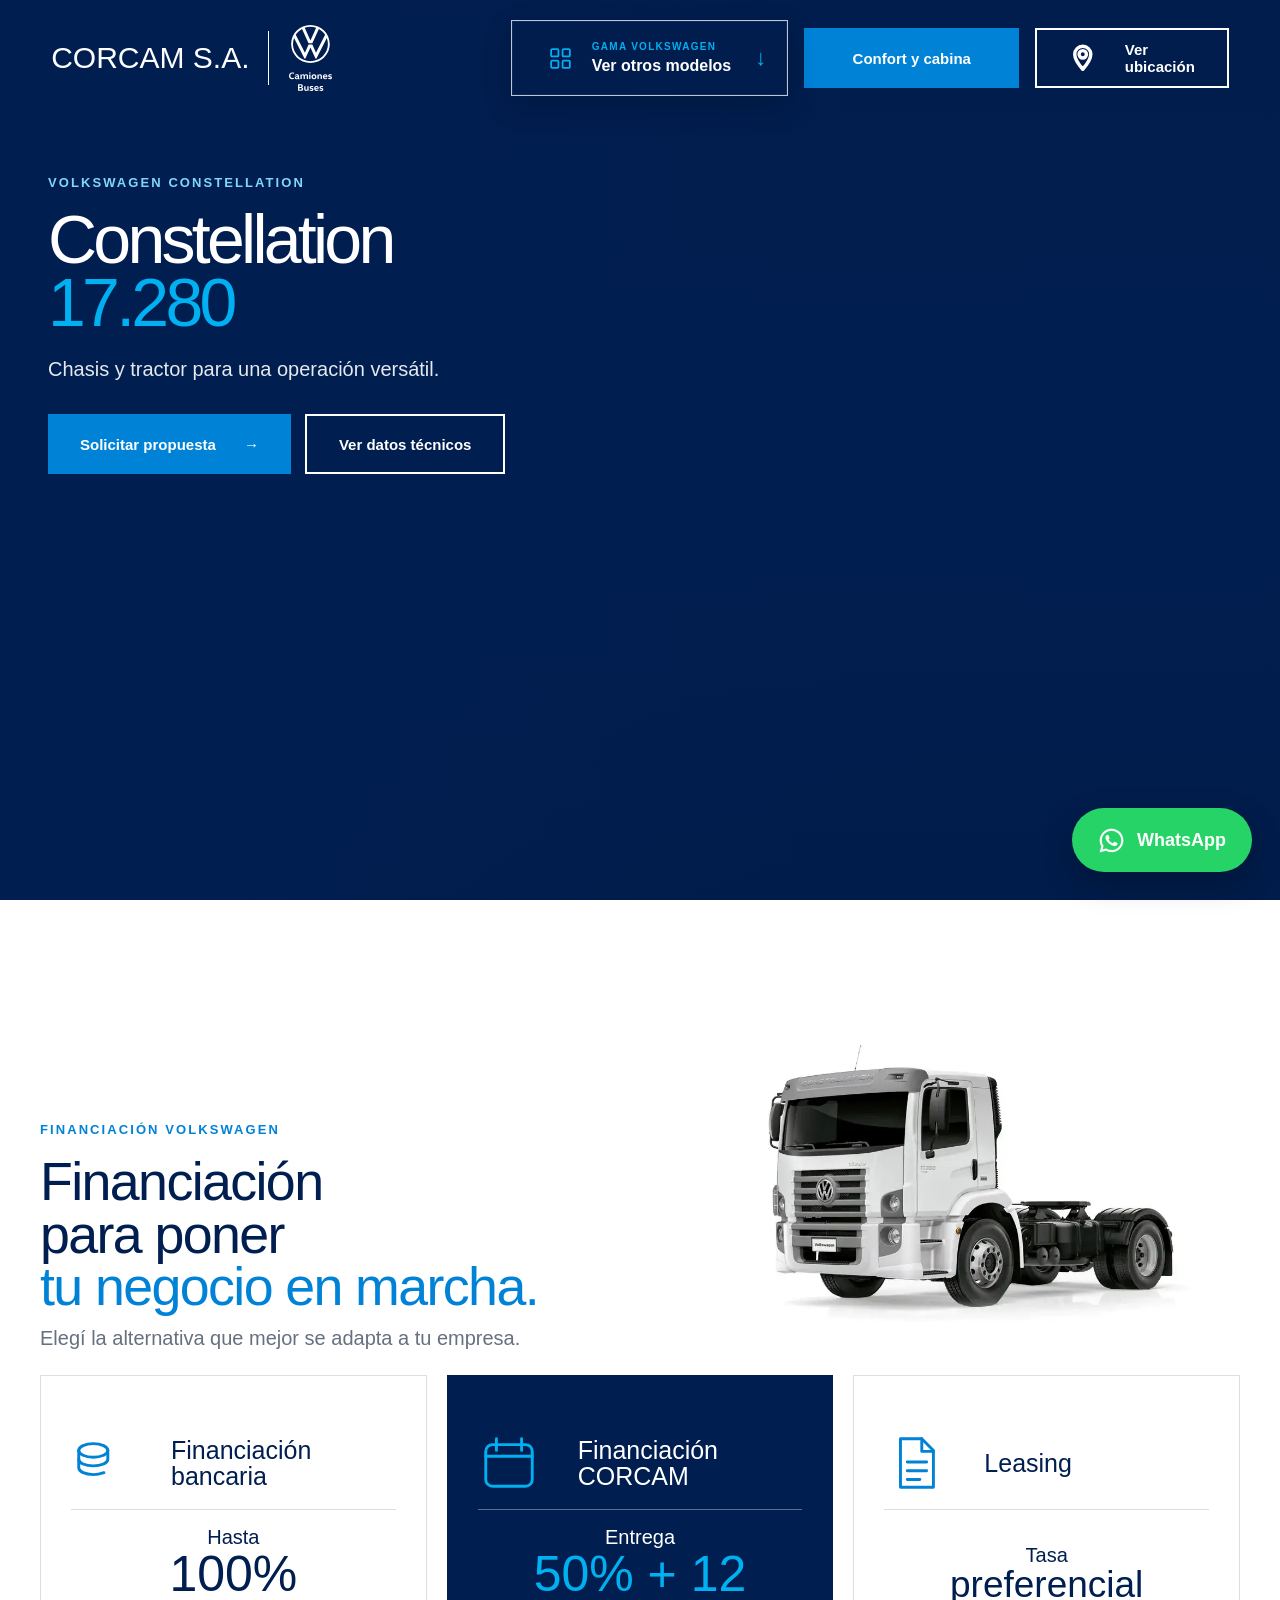
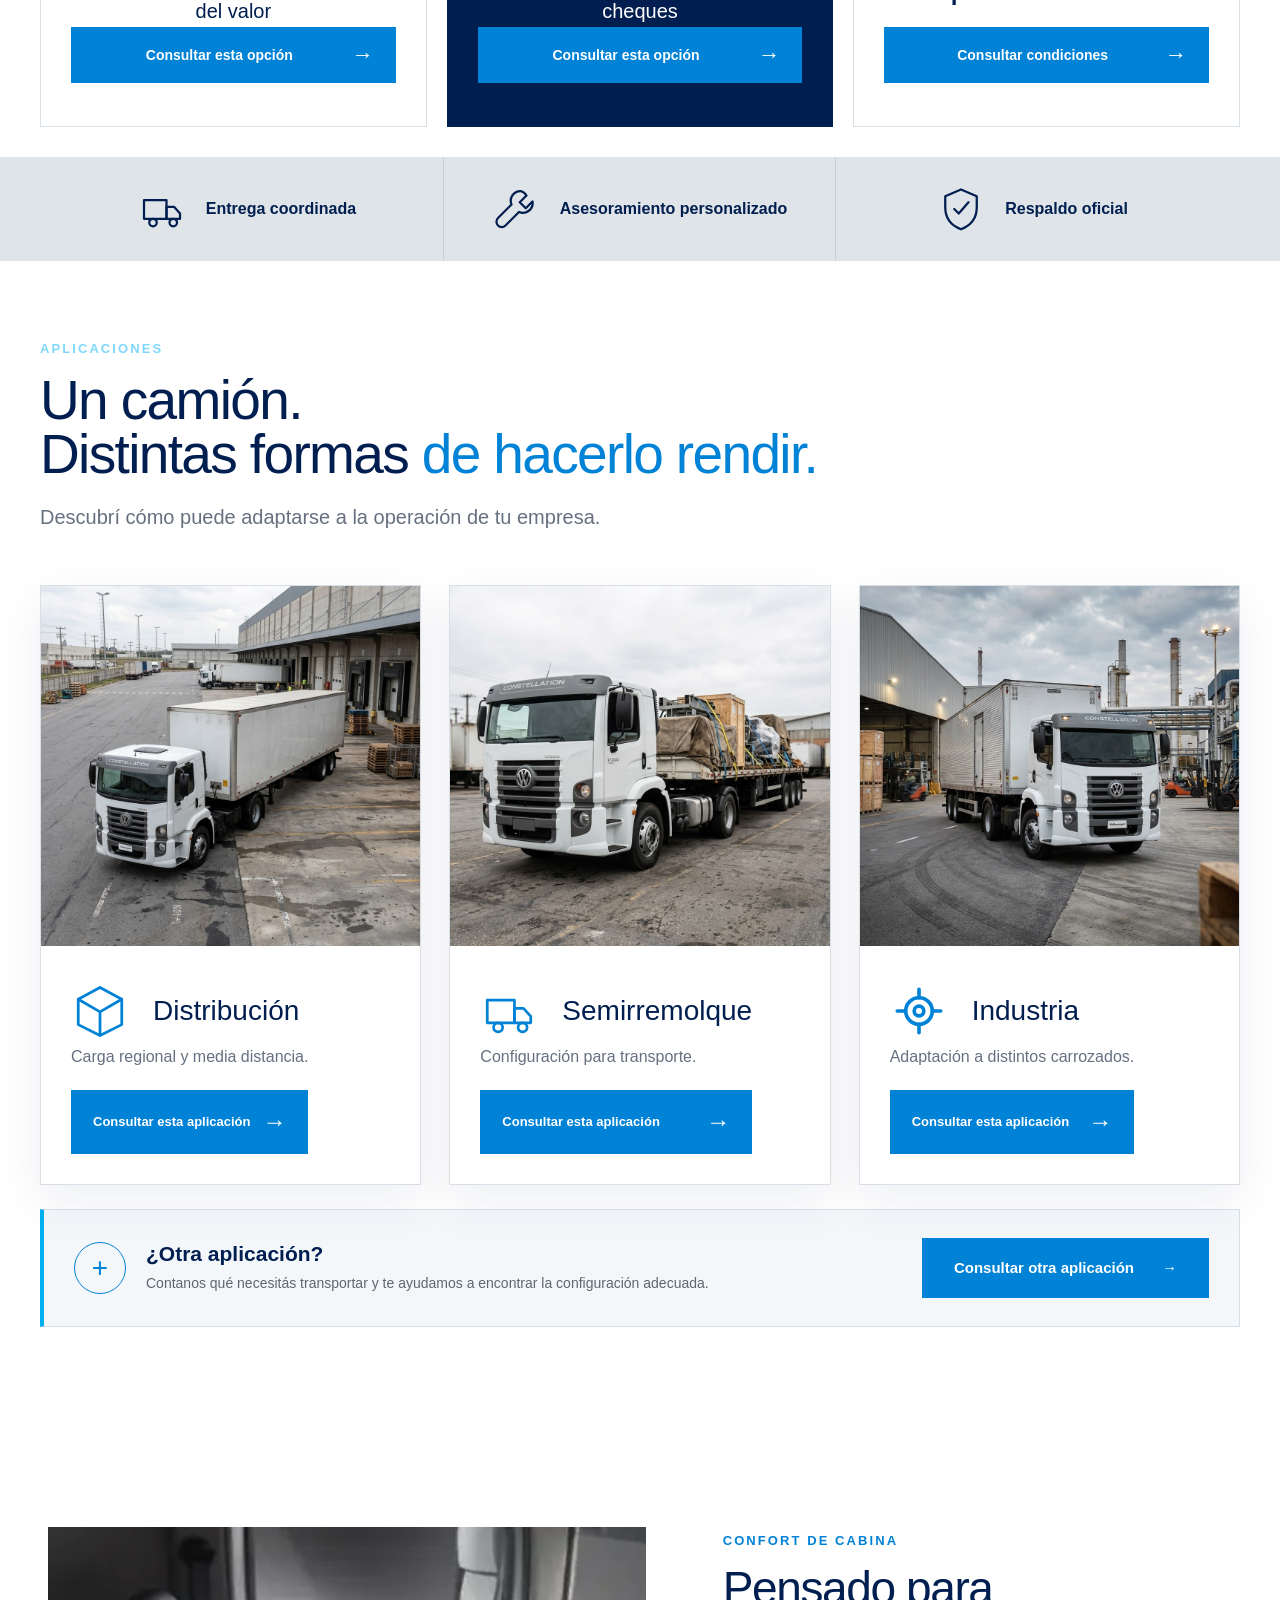
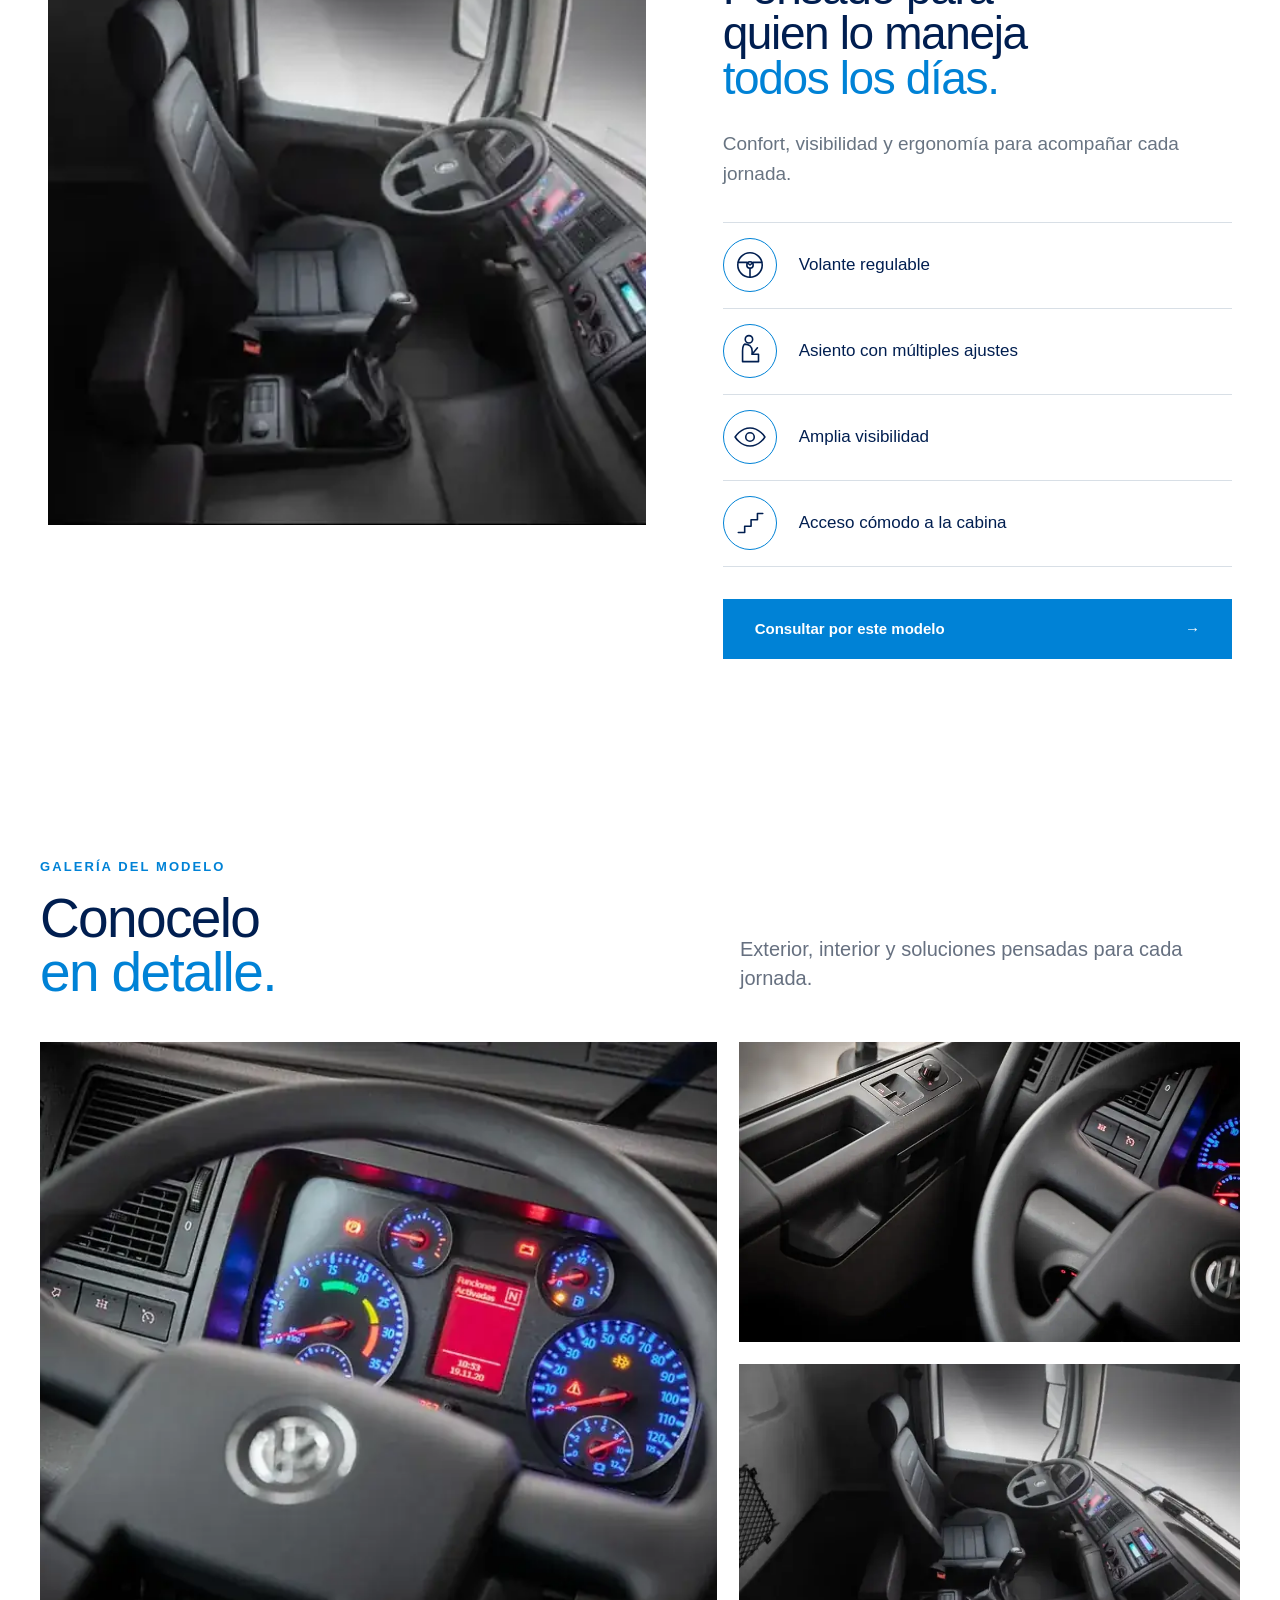
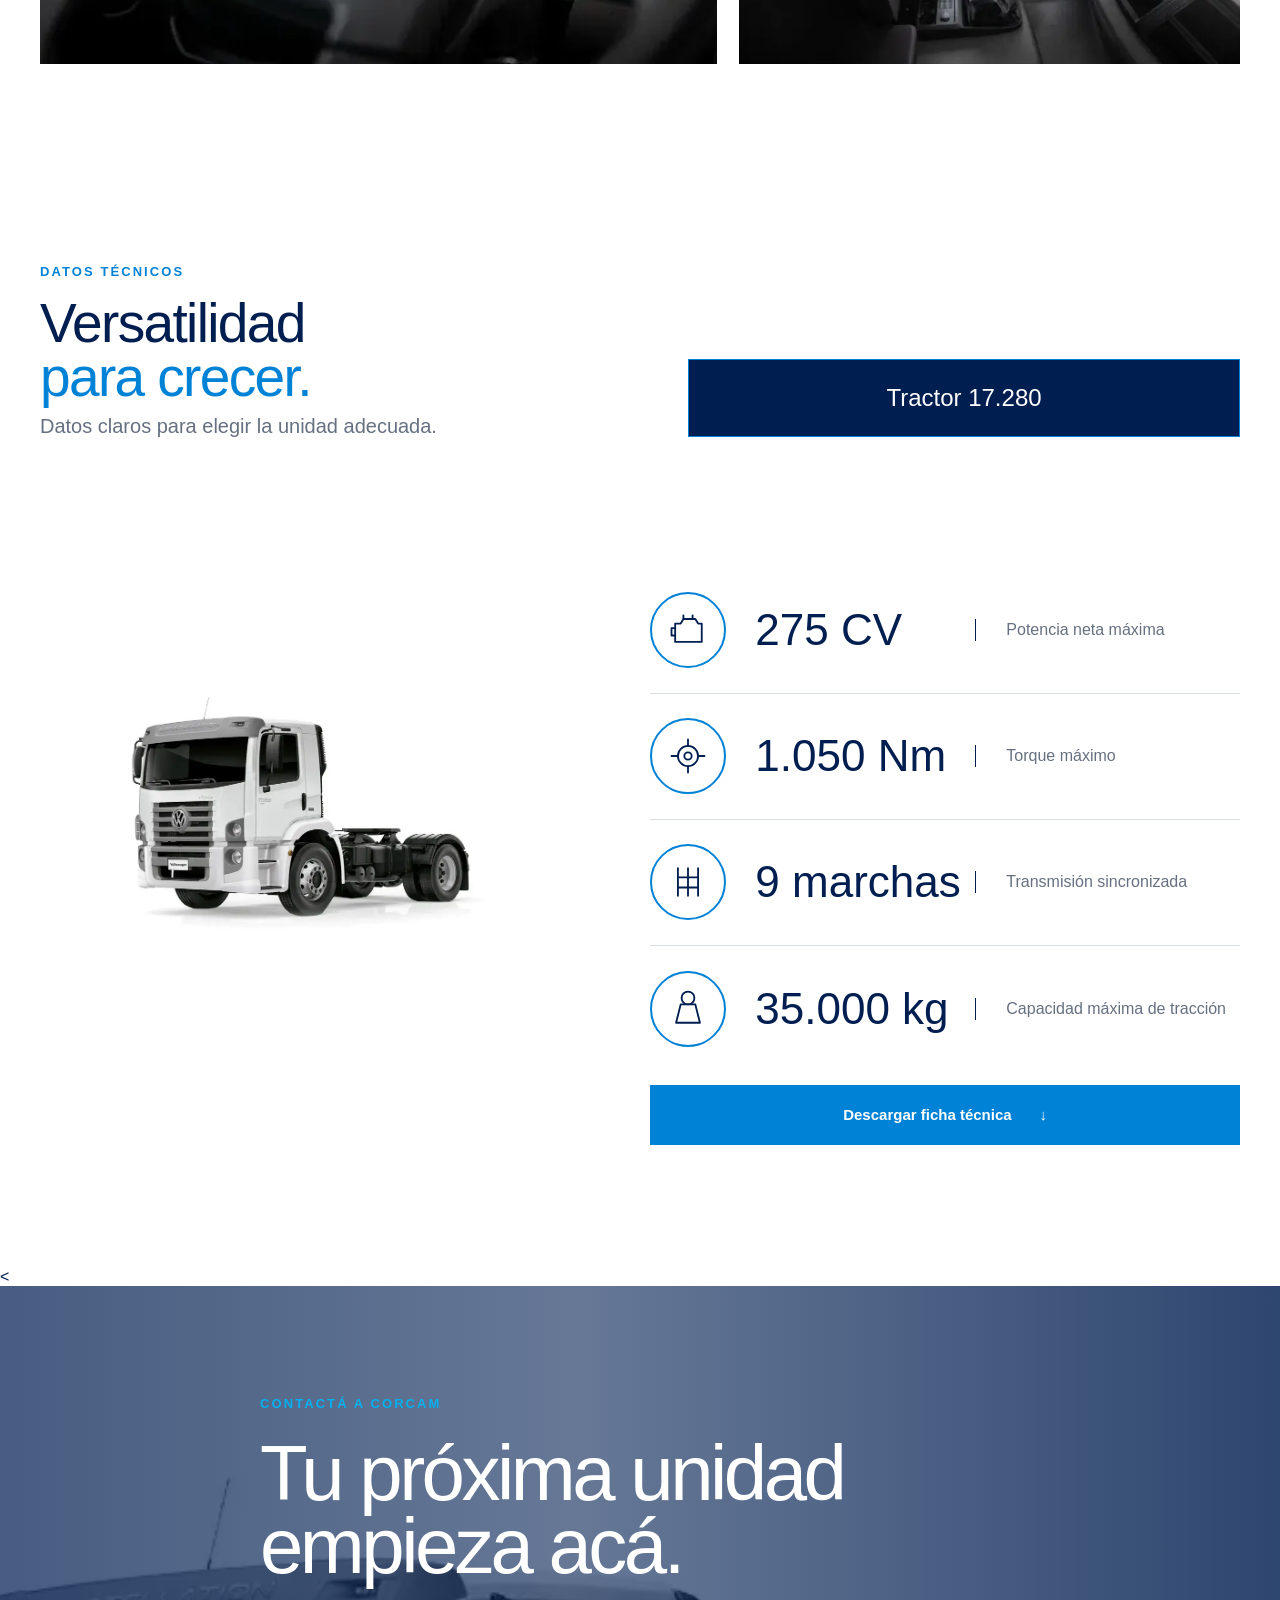
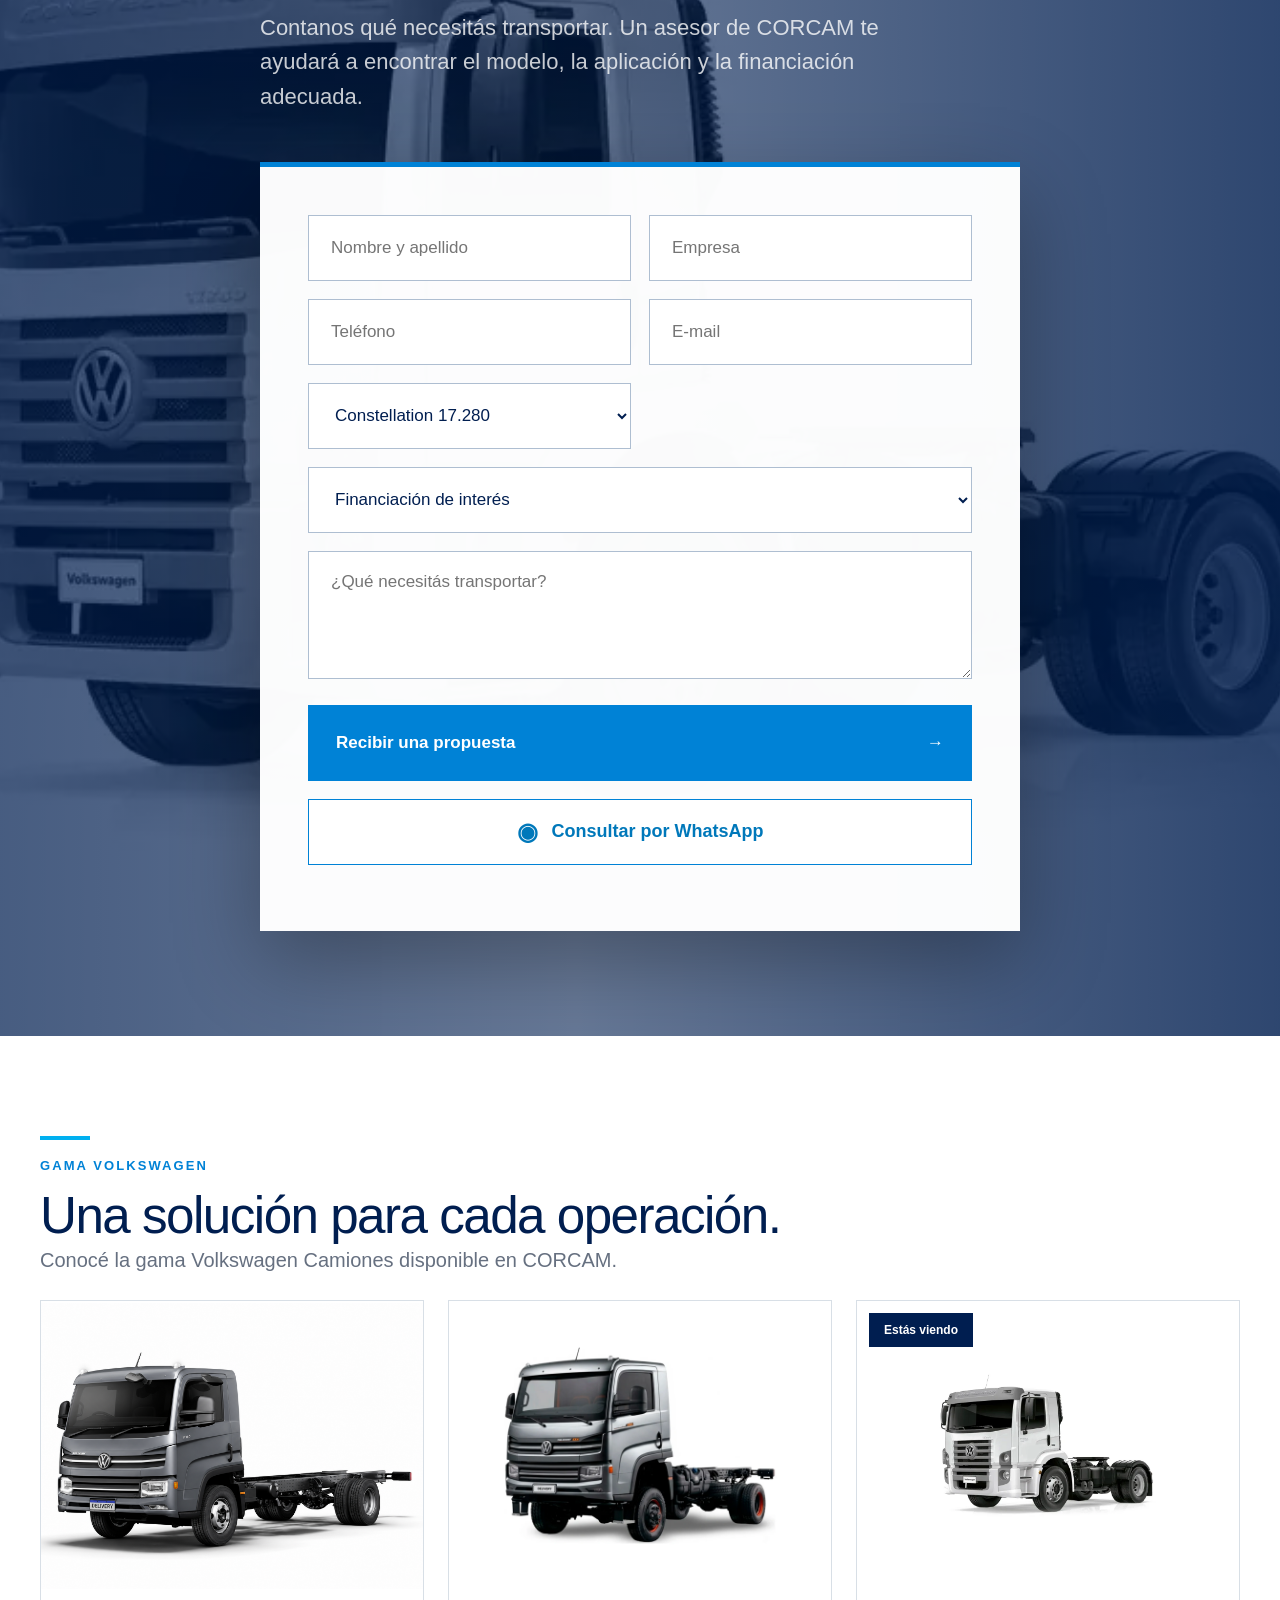
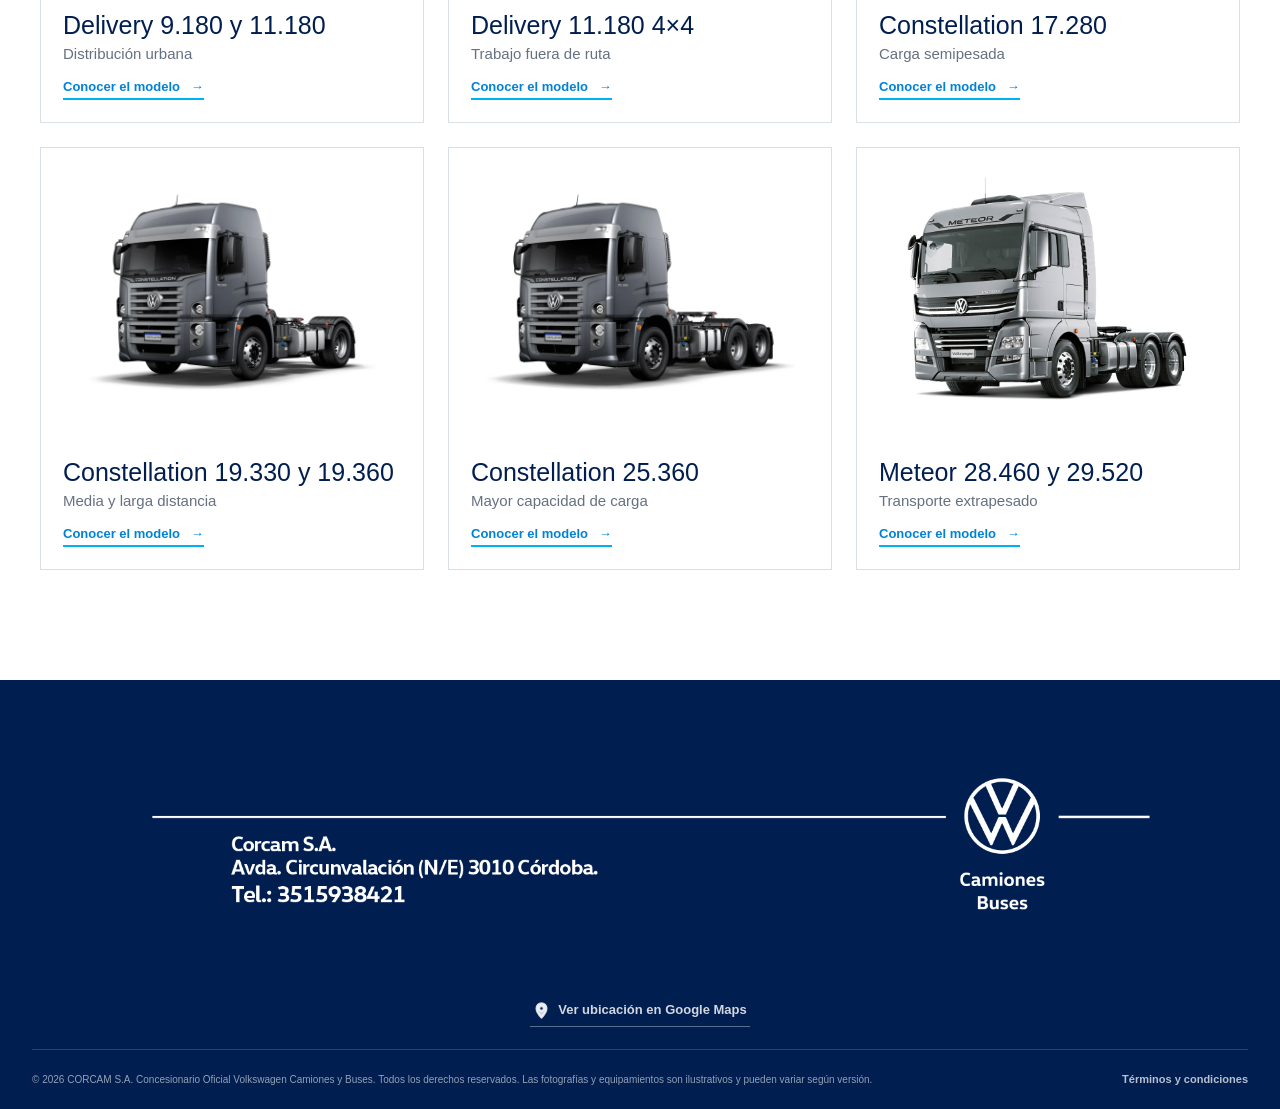
==== commit 62046e22: "agregando otras aplicaciones" ====
--- a/constellation-17280/index.html
+++ b/constellation-17280/index.html
@@ -201,30 +201,160 @@
       <div class="trust-bar"><span><i data-icon="truck"></i>Entrega coordinada</span><span><i data-icon="tools"></i>Asesoramiento personalizado</span><span><i data-icon="shield"></i>Respaldo oficial</span></div>
     </section>
 
-    <section class="applications-section" id="aplicaciones"><div class="section-shell"><p class="eyebrow eyebrow-light">Aplicaciones</p><h2>Un camión.<br>Distintas formas <em>de hacerlo rendir.</em></h2><p>Descubrí cómo puede adaptarse a la operación de tu empresa.</p><div class="application-grid">
-          <button class="application-card" data-application="Distribución">
-           <img
-  src="../assets/images/constellation-17280/aplicacion-distribucion.webp"
-  alt="Volkswagen Constellation 17.280 para distribución regional"
+    <section
+  class="applications-section"
+  id="aplicaciones"
 >
->
-            <div><div class="app-head"><span class="app-icon" data-icon="box"></span><h3>Distribución</h3></div><p>Carga regional y media distancia.</p><b>Consultar esta aplicación <span>→</span></b></div>
-          </button>
-          <button class="application-card" data-application="Semirremolque">
-            <img
-  src="../assets/images/constellation-17280/aplicacion-refrigerado.webp"
-  alt="Volkswagen Constellation 17.280 para transporte refrigerado"
->
-            <div><div class="app-head"><span class="app-icon" data-icon="truck"></span><h3>Semirremolque</h3></div><p>Configuración para transporte.</p><b>Consultar esta aplicación <span>→</span></b></div>
-          </button>
-          <button class="application-card" data-application="Industria">
-           <img
-  src="../assets/images/constellation-17280/aplicacion-industria.webp"
-  alt="Volkswagen Constellation 17.280 para aplicaciones industriales"
->
-            <div><div class="app-head"><span class="app-icon" data-icon="gear"></span><h3>Industria</h3></div><p>Adaptación a distintos carrozados.</p><b>Consultar esta aplicación <span>→</span></b></div>
-          </button>
-      </div></div></section>
+  <div class="section-shell">
+
+    <p class="eyebrow eyebrow-light">
+      Aplicaciones
+    </p>
+
+    <h2>
+      Un camión.<br>
+      Distintas formas
+      <em>de hacerlo rendir.</em>
+    </h2>
+
+    <p>
+      Descubrí cómo puede adaptarse a la operación de tu empresa.
+    </p>
+
+    <div class="application-grid">
+
+      <button
+        class="application-card"
+        type="button"
+        data-application="Distribución"
+      >
+        <img
+          src="../assets/images/constellation-17280/aplicacion-distribucion.webp"
+          alt="Volkswagen Constellation 17.280 para distribución regional"
+        >
+
+        <div>
+          <div class="app-head">
+            <span
+              class="app-icon"
+              data-icon="box"
+            ></span>
+
+            <h3>Distribución</h3>
+          </div>
+
+          <p>
+            Carga regional y media distancia.
+          </p>
+
+          <b>
+            Consultar esta aplicación
+            <span>→</span>
+          </b>
+        </div>
+      </button>
+
+      <button
+        class="application-card"
+        type="button"
+        data-application="Semirremolque"
+      >
+        <img
+          src="../assets/images/constellation-17280/aplicacion-refrigerado.webp"
+          alt="Volkswagen Constellation 17.280 para semirremolque"
+        >
+
+        <div>
+          <div class="app-head">
+            <span
+              class="app-icon"
+              data-icon="truck"
+            ></span>
+
+            <h3>Semirremolque</h3>
+          </div>
+
+          <p>
+            Configuración para transporte.
+          </p>
+
+          <b>
+            Consultar esta aplicación
+            <span>→</span>
+          </b>
+        </div>
+      </button>
+
+      <button
+        class="application-card"
+        type="button"
+        data-application="Industria"
+      >
+        <img
+          src="../assets/images/constellation-17280/aplicacion-industria.webp"
+          alt="Volkswagen Constellation 17.280 para aplicaciones industriales"
+        >
+
+        <div>
+          <div class="app-head">
+            <span
+              class="app-icon"
+              data-icon="gear"
+            ></span>
+
+            <h3>Industria</h3>
+          </div>
+
+          <p>
+            Adaptación a distintos carrozados.
+          </p>
+
+          <b>
+            Consultar esta aplicación
+            <span>→</span>
+          </b>
+        </div>
+      </button>
+
+    </div>
+
+    <!-- OTRA APLICACIÓN: VA DESPUÉS DE application-grid -->
+    <div class="application-other">
+
+      <div class="application-other-copy">
+
+        <span
+          class="application-other-icon"
+          aria-hidden="true"
+        >
+          +
+        </span>
+
+        <div>
+          <h3>¿Otra aplicación?</h3>
+
+          <p>
+            Contanos qué necesitás transportar y te ayudamos a encontrar
+            la configuración adecuada.
+          </p>
+        </div>
+
+      </div>
+
+      <a
+        class="button button-primary application-other-button"
+        href="#contacto"
+        data-application="Otros"
+        data-track="application_click"
+      >
+        Consultar otra aplicación
+        <span>→</span>
+      </a>
+
+    </div>
+
+  </div>
+</section>
 
     <section class="cabin-section" id="cabina">
 
@@ -474,35 +604,38 @@
           </select>
         </label>
 
-        <label>
-          <span>Aplicación</span>
-
-          <select name="aplicacion" id="form-application">
-            <option value="">Aplicación</option>
-            <option value="Distribución">Distribución</option>
-            <option value="Semirremolque">Semirremolque</option>
-            <option value="Industria">Industria</option>
-          </select>
-        </label>
+    
 
       </div>
 
       <label>
-        <span>Financiación de interés</span>
-
-        <select name="financiacion" id="form-finance">
-          <option value="">Financiación de interés</option>
-          <option value="Financiación bancaria">
-            Financiación bancaria
-          </option>
-          <option value="Financiación CORCAM">
-            Financiación CORCAM
-          </option>
-          <option value="Leasing">
-            Leasing
-          </option>
-        </select>
-      </label>
+  <span>Financiación de interés</span>
+
+  <select
+    name="financiacion"
+    id="form-finance"
+  >
+    <option value="">
+      Financiación de interés
+    </option>
+
+    <option value="Financiación bancaria">
+      Financiación bancaria
+    </option>
+
+    <option value="Financiación CORCAM">
+      Financiación CORCAM
+    </option>
+
+    <option value="Leasing">
+      Leasing
+    </option>
+
+    <option value="Otros">
+      Otros
+    </option>
+  </select>
+</label>
 
       <label>
         <span>¿Qué necesitás transportar?</span>
--- a/assets/css/styles.css
+++ b/assets/css/styles.css
@@ -3228,4 +3228,108 @@
   .footer-bottom a {
     font-size: 10px;
   }
+}
+
+/* =========================================================
+   OTRA APLICACIÓN
+   ========================================================= */
+
+.application-other {
+  width: 100%;
+  margin-top: 24px;
+  padding: 28px 30px;
+
+  display: flex;
+  align-items: center;
+  justify-content: space-between;
+  gap: 30px;
+
+  border: 1px solid #d6e0e8;
+  border-left: 4px solid var(--vw-cyan);
+  background: #f4f7fa;
+}
+
+.application-other-copy {
+  display: flex;
+  align-items: center;
+  gap: 20px;
+}
+
+.application-other-icon {
+  width: 52px;
+  height: 52px;
+  flex: 0 0 52px;
+
+  display: grid;
+  place-items: center;
+
+  color: var(--vw-blue);
+  border: 1px solid var(--vw-blue);
+  border-radius: 50%;
+
+  font-size: 28px;
+  font-weight: 300;
+  line-height: 1;
+}
+
+.application-other h3 {
+  margin: 0 0 7px;
+  color: var(--vw-navy);
+
+  font-size: 21px;
+  font-weight: 700;
+  line-height: 1.15;
+}
+
+.application-other p {
+  max-width: 630px;
+  margin: 0;
+  color: #5d6670;
+
+  font-size: 14px;
+  line-height: 1.5;
+}
+
+.application-other-button {
+  min-width: 250px;
+  flex: 0 0 auto;
+}
+
+/* Mobile */
+
+@media (max-width: 700px) {
+
+  .application-other {
+    margin-top: 16px;
+    padding: 22px 20px;
+
+    flex-direction: column;
+    align-items: stretch;
+    gap: 20px;
+  }
+
+  .application-other-copy {
+    align-items: flex-start;
+    gap: 14px;
+  }
+
+  .application-other-icon {
+    width: 42px;
+    height: 42px;
+    flex-basis: 42px;
+    font-size: 24px;
+  }
+
+  .application-other h3 {
+    font-size: 18px;
+  }
+
+  .application-other p {
+    font-size: 13px;
+  }
+
+  .application-other-button {
+    width: 100%;
+    min-width: 0;
+  }
 }
